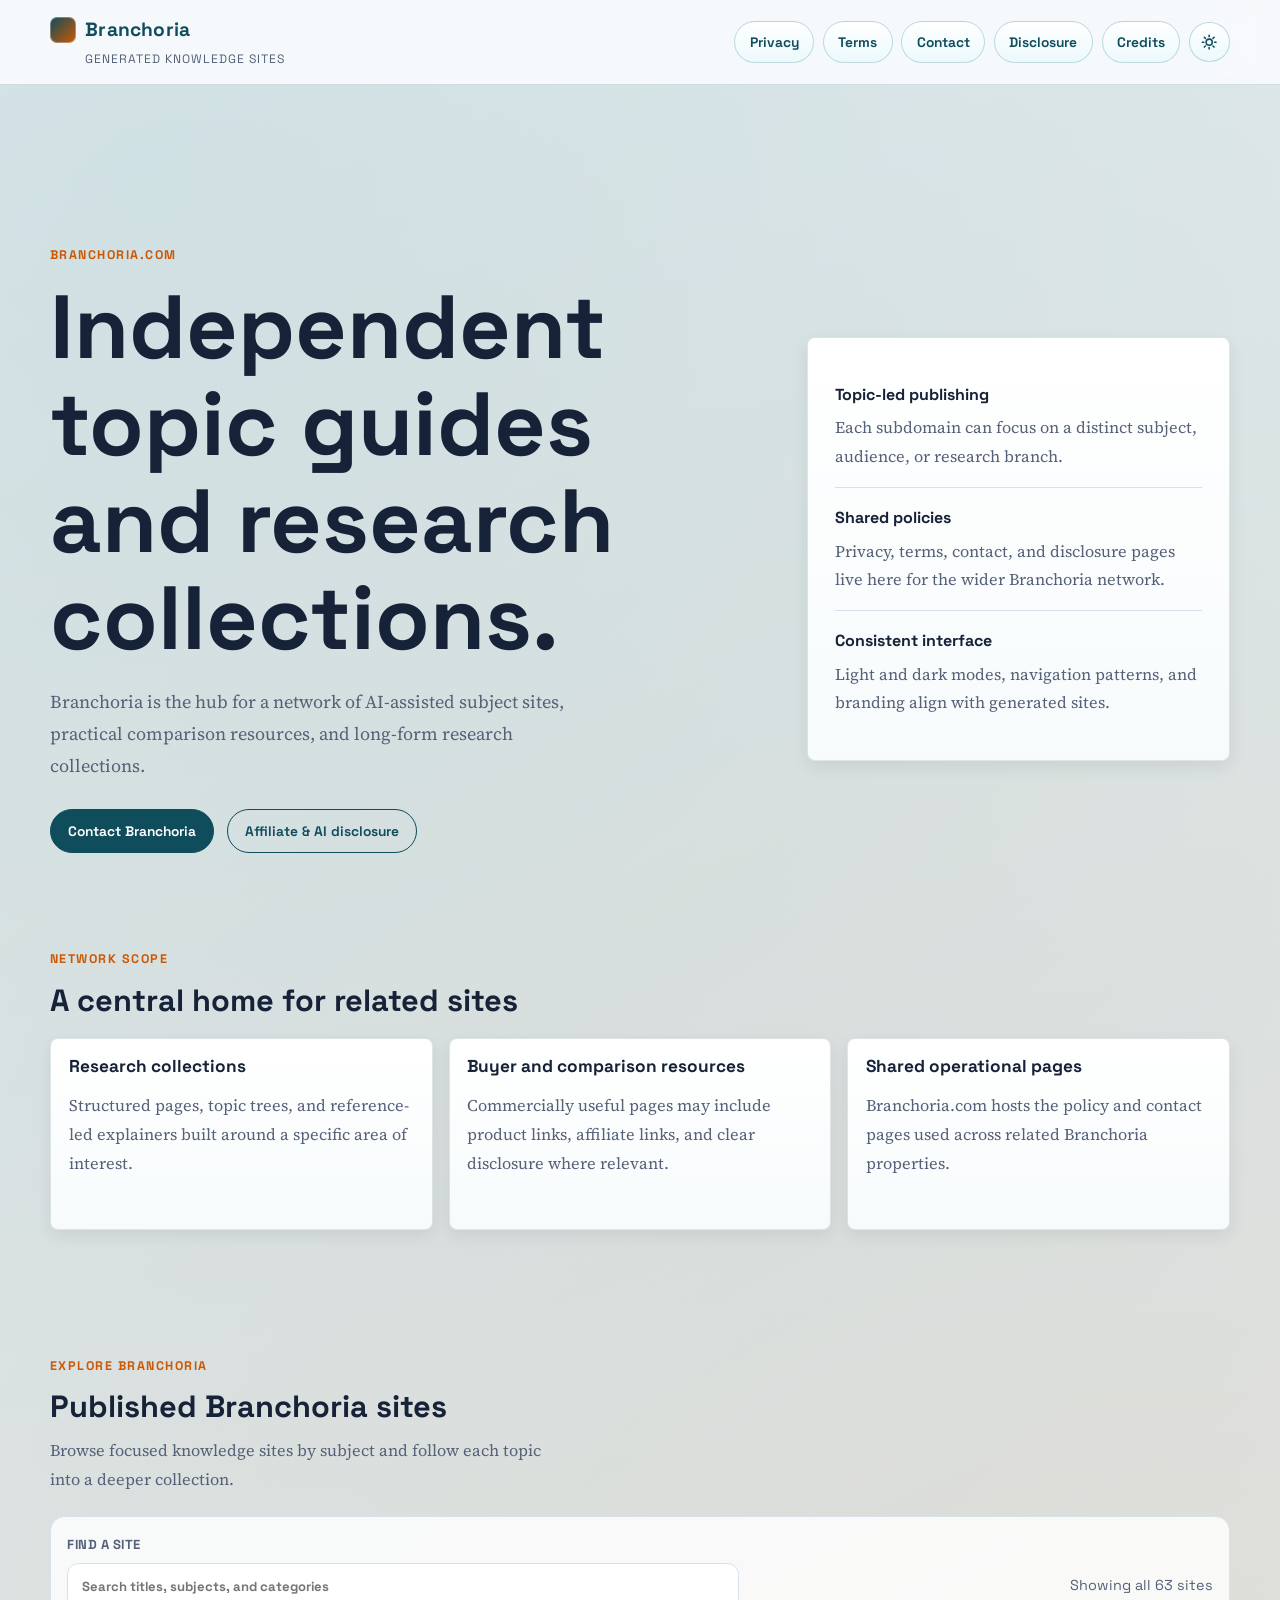
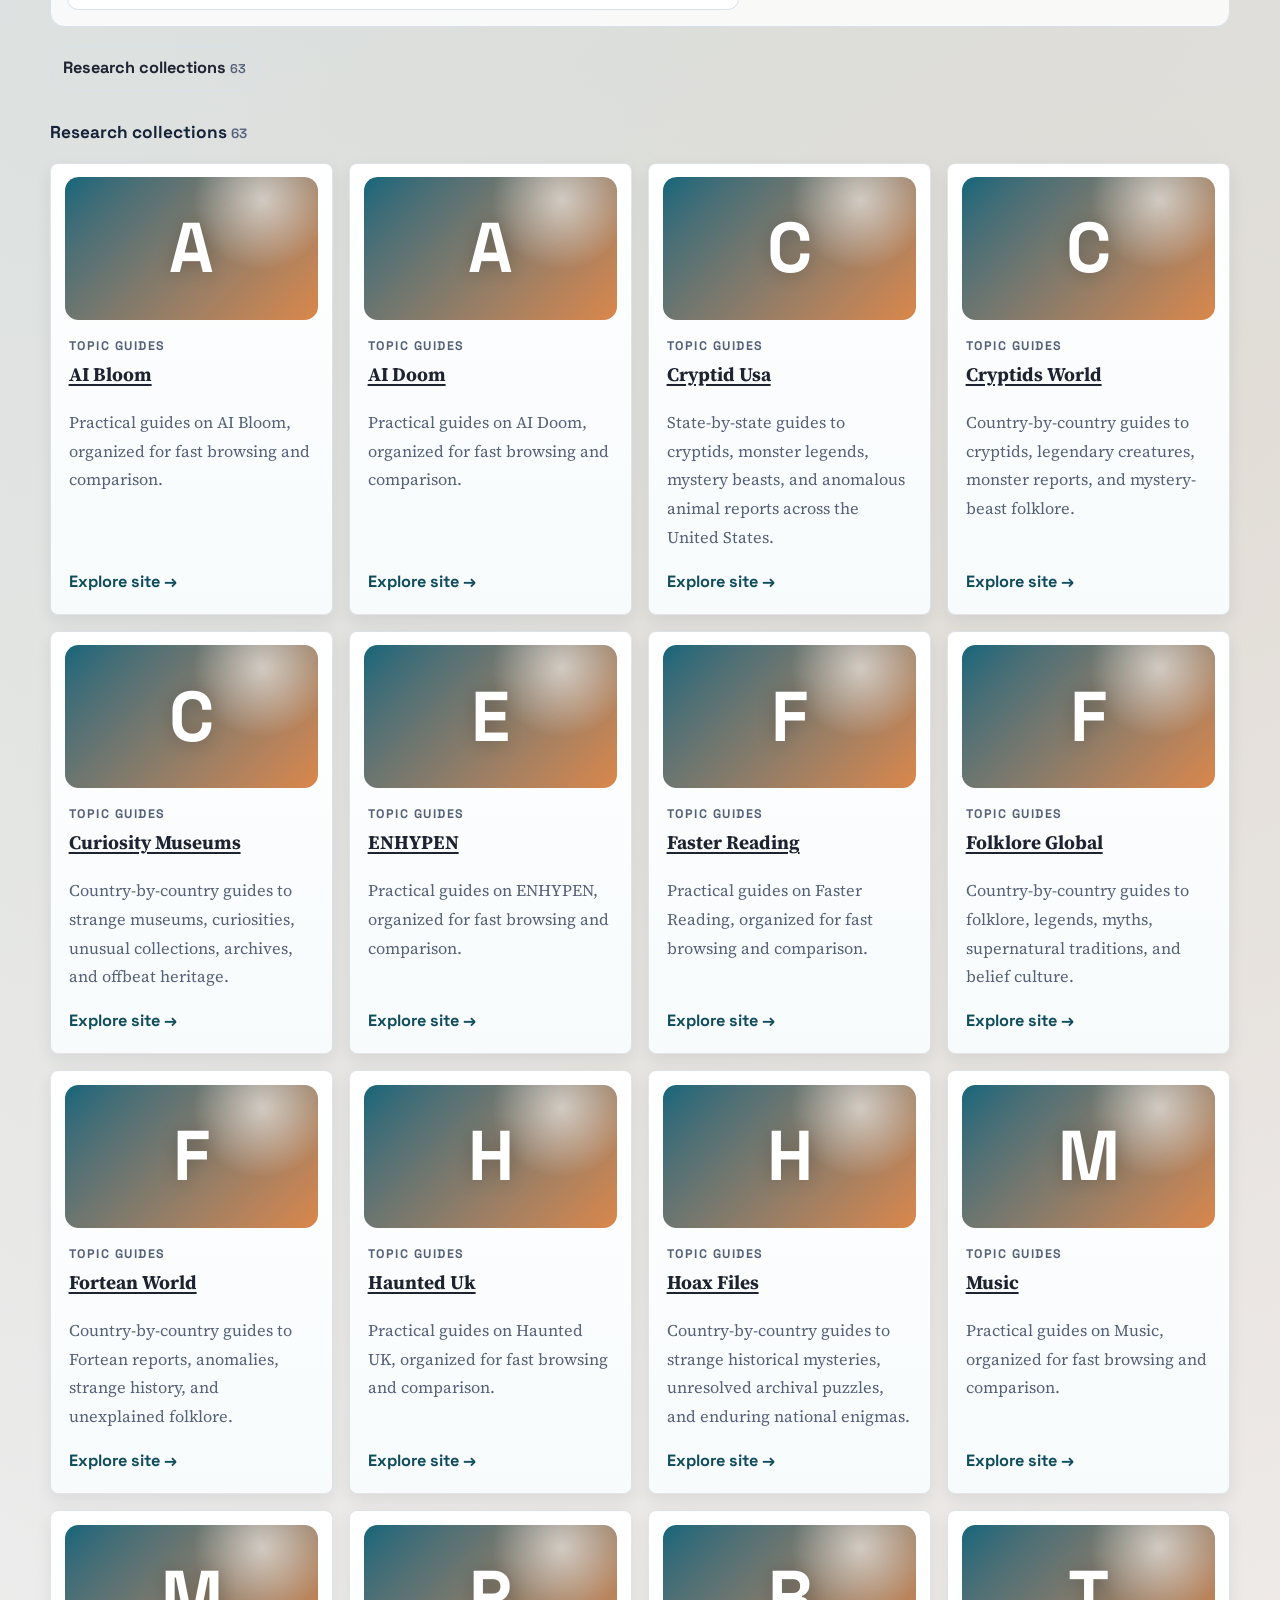
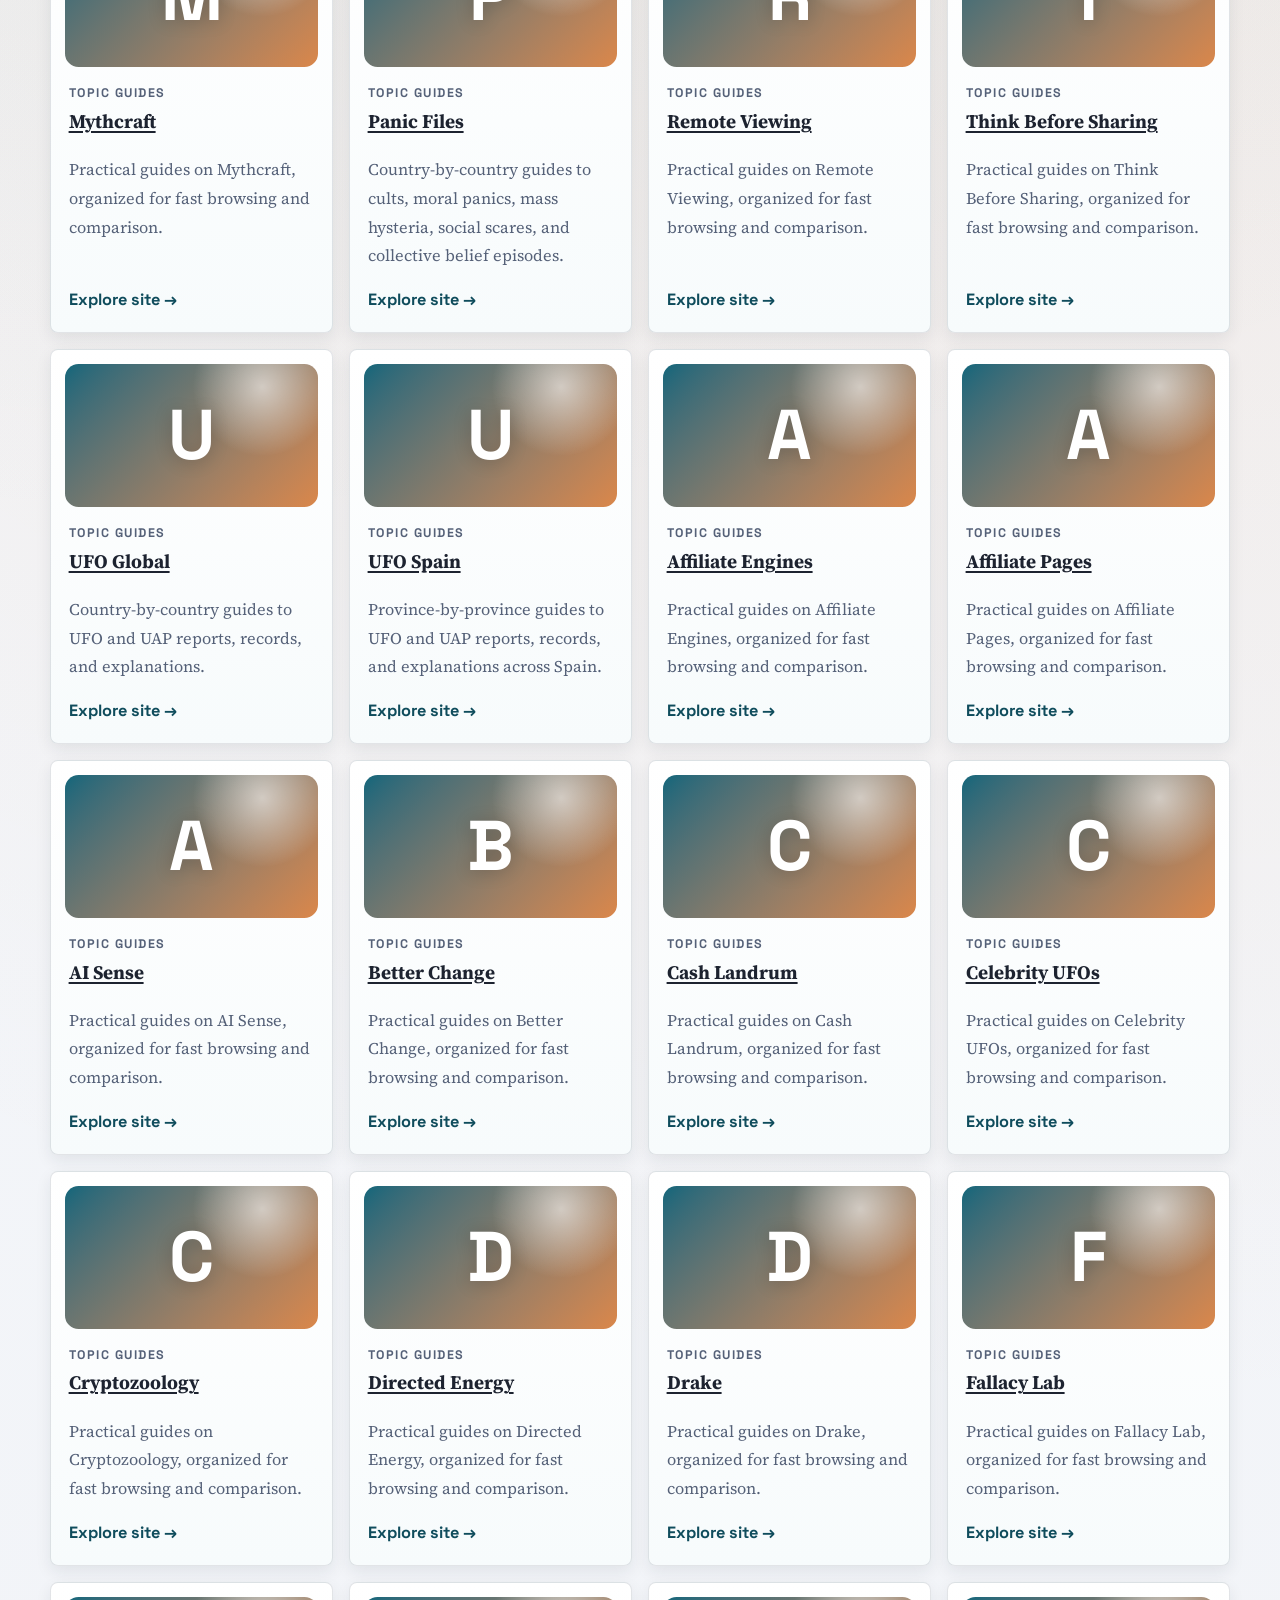
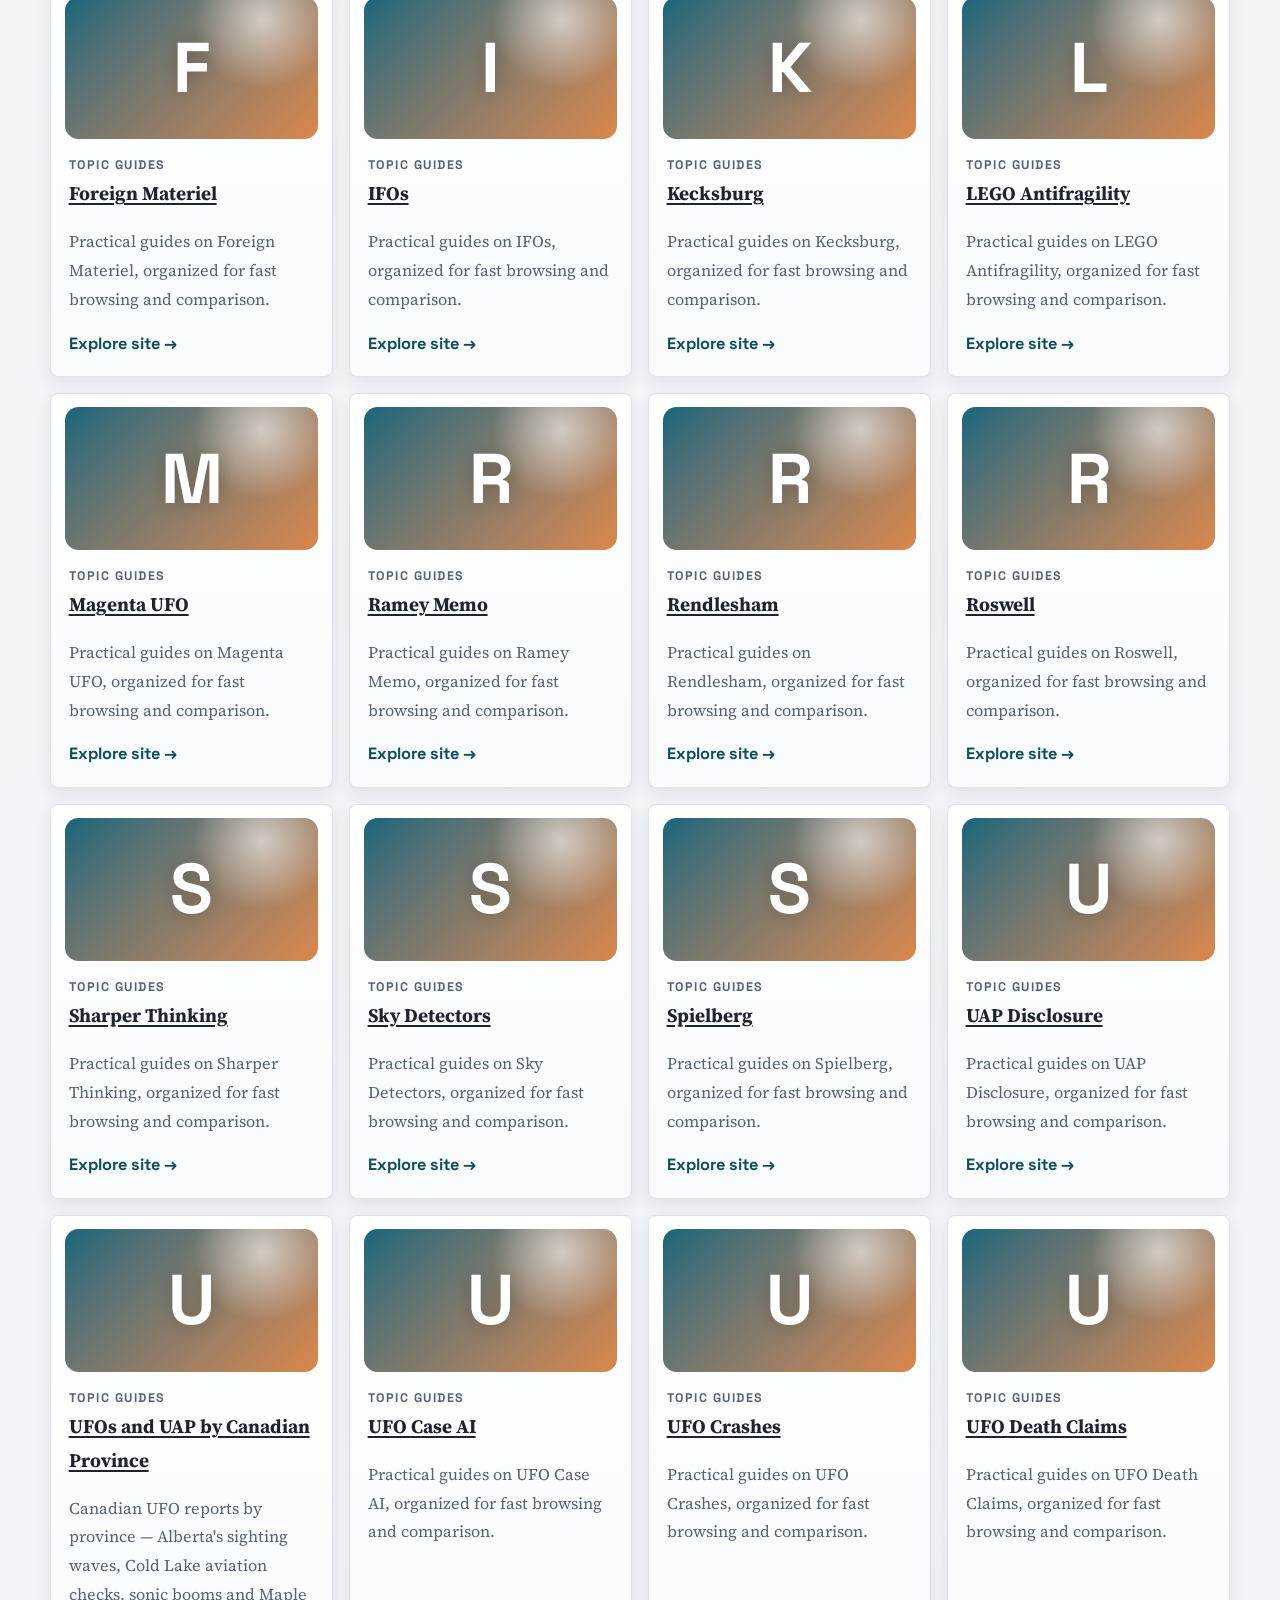
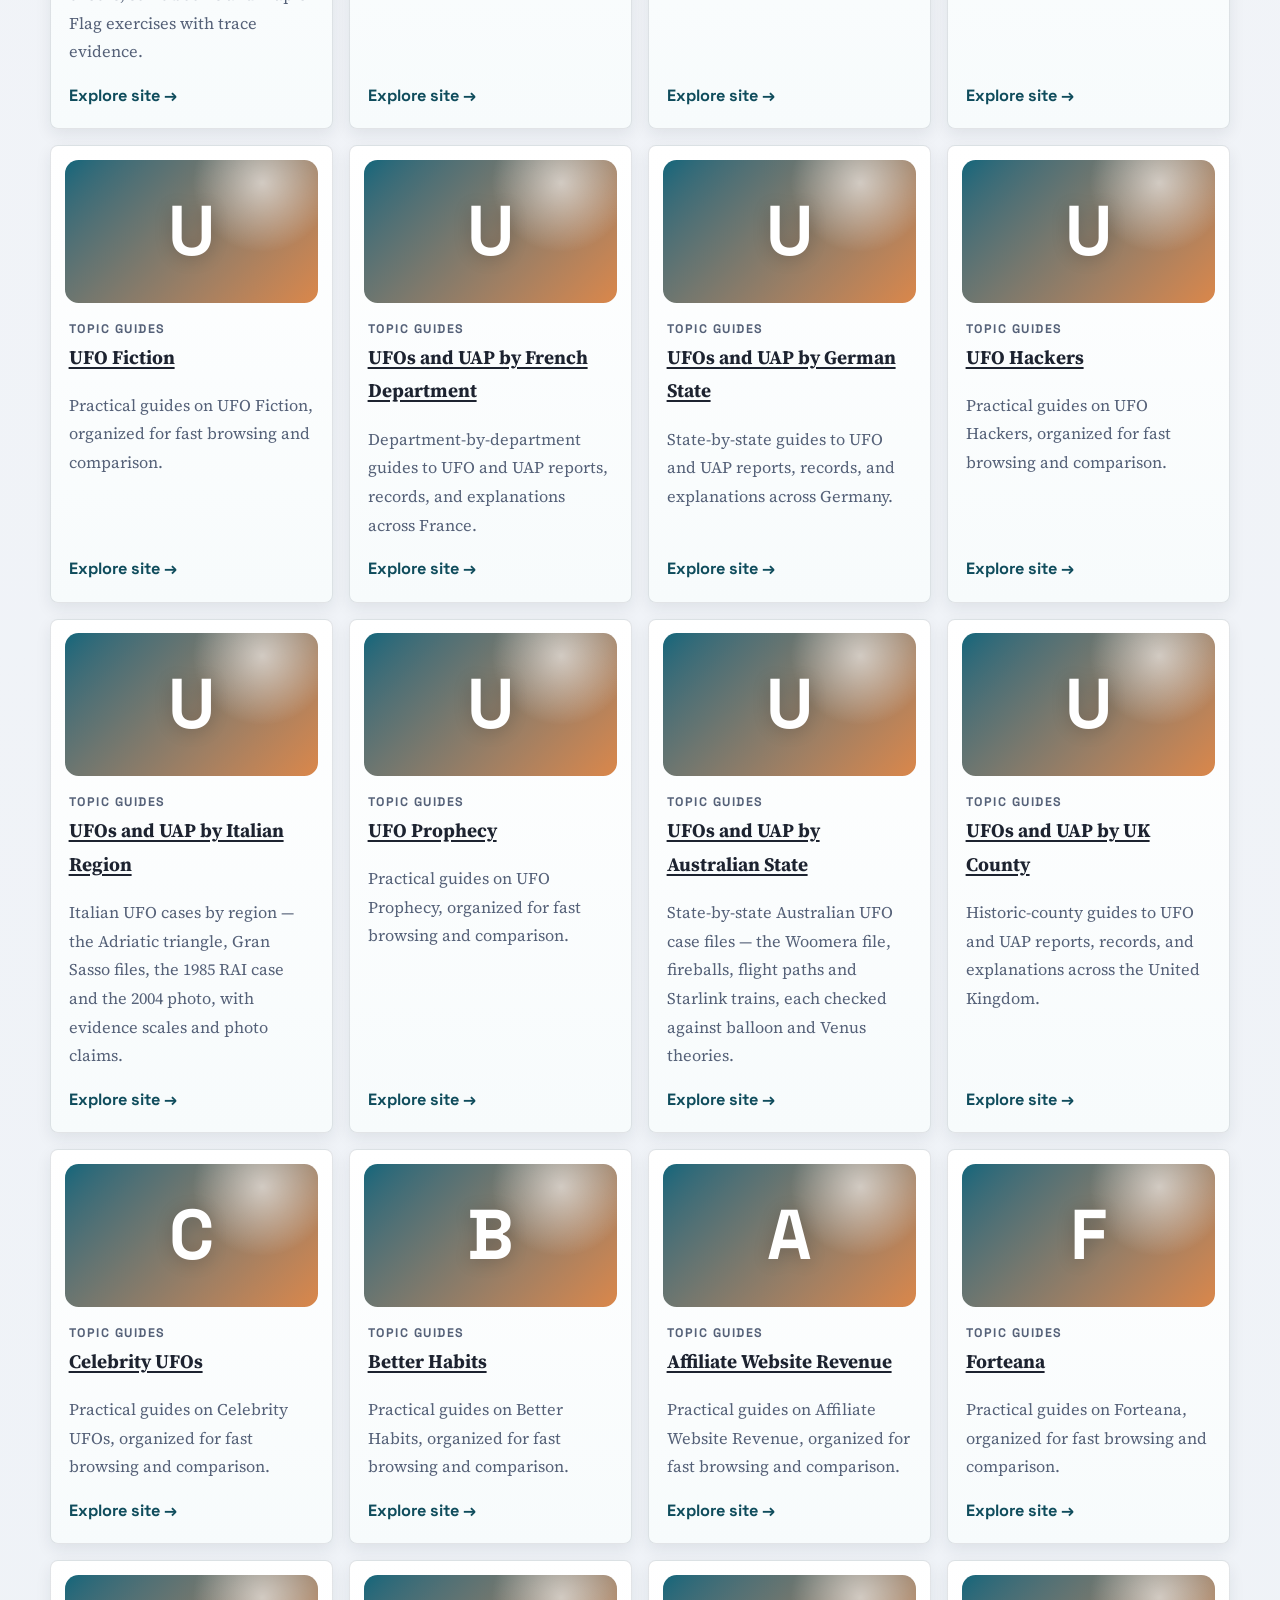
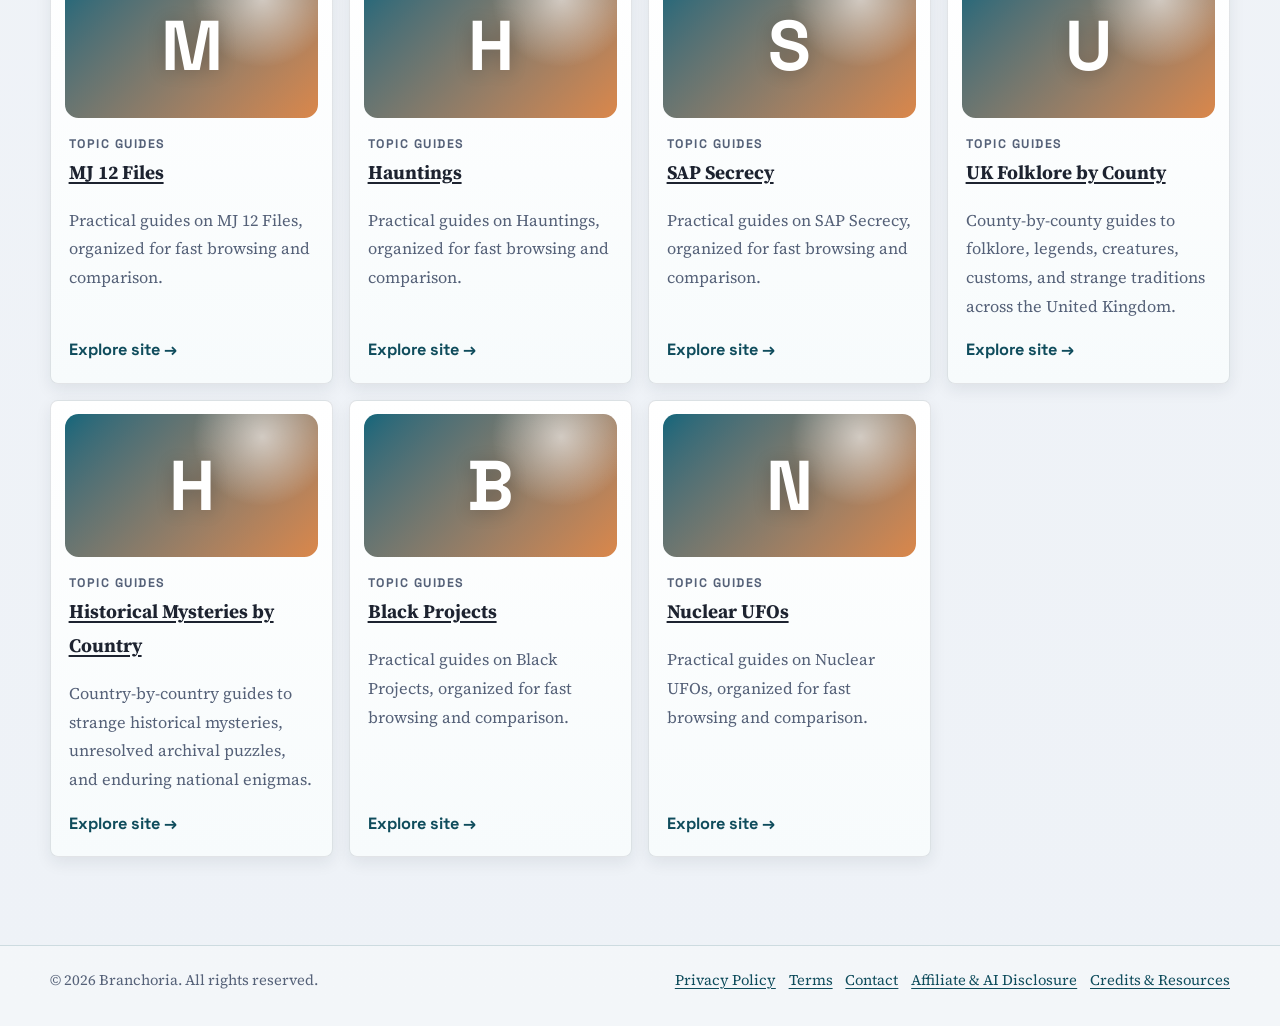
==== index.html @ f09fe83a "feat(hub): integrate the 9 dark-cohort branchoria properties into the network directory Adds the 202" ====
<!doctype html>
<html lang="en" data-theme="light" data-color-mode="automatic" data-appearance-color-default="automatic">
<head>
  <meta charset="utf-8">
  <meta name="viewport" content="width=device-width, initial-scale=1">
  <title>Branchoria</title>
  <meta name="description" content="Branchoria publishes focused topic guides, comparison resources, and long-form research collections.">
  <link rel="canonical" href="https://branchoria.com/" />
  <script>
    (function () {
      var root = document.documentElement;
      var mode = "automatic";
      try {
        mode = window.localStorage.getItem("phoenix-color-mode") || "automatic";
      } catch (err) {}
      var dark = false;
      try {
        dark = window.matchMedia && window.matchMedia("(prefers-color-scheme: dark)").matches;
      } catch (err) {}
      root.setAttribute("data-color-mode", mode);
      root.setAttribute("data-theme", mode === "dark" || (mode === "automatic" && dark) ? "dark" : "light");
    })();
  </script>
  <link rel="preconnect" href="https://fonts.googleapis.com">
  <link rel="preconnect" href="https://fonts.gstatic.com" crossorigin>
  <link href="https://fonts.googleapis.com/css2?family=Space+Grotesk:wght@400;500;700&family=Source+Serif+4:opsz,wght@8..60,400;8..60,600&display=swap" rel="stylesheet">
  <link rel="stylesheet" href="/assets/styles.css">
  <script src="/assets/theme-toggle.js" defer></script>
  <script src="/assets/network-directory.js" defer></script>
  <script async src="https://www.googletagmanager.com/gtag/js?id=G-67VRCP5C49"></script>
  <script>
    window.dataLayer = window.dataLayer || [];
    function gtag(){dataLayer.push(arguments);}
    gtag("js", new Date());
    gtag("config", "G-67VRCP5C49");
  </script>
</head>
<body class="page-home">
  <header class="site-header">
    <div class="container header-inner">
      <a class="brand-block" href="/" aria-label="Branchoria home">
        <span class="site-title"><span class="brand-mark" aria-hidden="true"></span>Branchoria</span>
        <span class="site-tagline">Generated knowledge sites</span>
      </a>
      <nav class="site-nav" aria-label="Primary navigation">
        <a class="nav-pill" href="/privacy-policy/">Privacy</a>
        <a class="nav-pill" href="/terms/">Terms</a>
        <a class="nav-pill" href="/contact/">Contact</a>
        <a class="nav-pill" href="/disclosure/">Disclosure</a>
        <a class="nav-pill" href="/credits/">Credits</a>
        <button class="theme-toggle" type="button" data-theme-toggle aria-label="Switch color mode" title="Switch color mode">
          <svg viewBox="0 0 24 24" aria-hidden="true"><path d="M12 3v2"></path><path d="M12 19v2"></path><path d="m5.64 5.64 1.42 1.42"></path><path d="m16.94 16.94 1.42 1.42"></path><path d="M3 12h2"></path><path d="M19 12h2"></path><path d="m5.64 18.36 1.42-1.42"></path><path d="m16.94 7.06 1.42-1.42"></path><circle cx="12" cy="12" r="4"></circle></svg>
        </button>
      </nav>
    </div>
  </header>

  <main class="page-content">
    <div class="container">
      <section class="hero" aria-labelledby="branchoria-title">
        <div>
          <p class="eyebrow">Branchoria.com</p>
          <h1 id="branchoria-title">Independent topic guides and research collections.</h1>
          <p class="lede">Branchoria is the hub for a network of AI-assisted subject sites, practical comparison resources, and long-form research collections.</p>
          <div class="actions">
            <a class="button" href="/contact/">Contact Branchoria</a>
            <a class="button secondary" href="/disclosure/">Affiliate &amp; AI disclosure</a>
          </div>
        </div>
        <aside class="hero-panel" aria-label="Branchoria network summary">
          <div class="hero-stat">
            <strong>Topic-led publishing</strong>
            <span>Each subdomain can focus on a distinct subject, audience, or research branch.</span>
          </div>
          <div class="hero-stat">
            <strong>Shared policies</strong>
            <span>Privacy, terms, contact, and disclosure pages live here for the wider Branchoria network.</span>
          </div>
          <div class="hero-stat">
            <strong>Consistent interface</strong>
            <span>Light and dark modes, navigation patterns, and branding align with generated sites.</span>
          </div>
        </aside>
      </section>

      <section aria-labelledby="network-scope">
        <p class="eyebrow">Network scope</p>
        <h2 id="network-scope">A central home for related sites</h2>
        <div class="section-grid">
          <article class="feature-card">
            <h3>Research collections</h3>
            <p>Structured pages, topic trees, and reference-led explainers built around a specific area of interest.</p>
          </article>
          <article class="feature-card">
            <h3>Buyer and comparison resources</h3>
            <p>Commercially useful pages may include product links, affiliate links, and clear disclosure where relevant.</p>
          </article>
          <article class="feature-card">
            <h3>Shared operational pages</h3>
            <p>Branchoria.com hosts the policy and contact pages used across related Branchoria properties.</p>
          </article>
        </div>
      </section>
<!-- PHOENIX:NETWORK-DIRECTORY:START -->
      <section class="network-directory network-directory-branchoria" aria-labelledby="network-directory-title-branchoria" data-network-directory>
        <p class="eyebrow">Explore Branchoria</p>
        <h2 id="network-directory-title-branchoria">Published Branchoria sites</h2>
        <p class="section-intro">Browse focused knowledge sites by subject and follow each topic into a deeper collection.</p>
        <div class="network-directory-toolbar">
          <label for="network-filter-branchoria"><span>Find a site</span><input id="network-filter-branchoria" type="search" placeholder="Search titles, subjects, and categories" autocomplete="off" data-network-filter></label>
          <p class="network-results" aria-live="polite" data-network-results>Showing all 63 sites</p>
        </div>
        <nav class="network-category-index" aria-label="Site categories">
          <a class="network-category-link" href="#network-branchoria-research-collections-1" data-network-category-link="network-branchoria-research-collections-1">Research collections <span>63</span></a>
        </nav>
        <section class="network-category" aria-labelledby="network-branchoria-research-collections-1" data-network-category>
          <h3 id="network-branchoria-research-collections-1">Research collections <span class="network-category-count">63</span></h3>
          <div class="section-grid network-site-grid">
            <article class="feature-card network-site-card" data-network-site-card data-search-text="ai bloom practical guides on ai bloom, organized for fast browsing and comparison. research collections topic guides ">
              <div class="network-site-media network-site-placeholder" aria-hidden="true"><span>A</span></div>
              <p class="eyebrow">Topic guides</p>
              <h4><a href="https://ai-bloom.branchoria.com/">AI Bloom</a></h4>
              <p>Practical guides on AI Bloom, organized for fast browsing and comparison.</p>
              <a class="network-site-link" href="https://ai-bloom.branchoria.com/">Explore site <span aria-hidden="true">&rarr;</span></a>
            </article>
            <article class="feature-card network-site-card" data-network-site-card data-search-text="ai doom practical guides on ai doom, organized for fast browsing and comparison. research collections topic guides ">
              <div class="network-site-media network-site-placeholder" aria-hidden="true"><span>A</span></div>
              <p class="eyebrow">Topic guides</p>
              <h4><a href="https://ai-doom.branchoria.com/">AI Doom</a></h4>
              <p>Practical guides on AI Doom, organized for fast browsing and comparison.</p>
              <a class="network-site-link" href="https://ai-doom.branchoria.com/">Explore site <span aria-hidden="true">&rarr;</span></a>
            </article>
            <article class="feature-card network-site-card" data-network-site-card data-search-text="cryptid usa state-by-state guides to cryptids, monster legends, mystery beasts, and anomalous animal reports across the united states. research collections topic guides ">
              <div class="network-site-media network-site-placeholder" aria-hidden="true"><span>C</span></div>
              <p class="eyebrow">Topic guides</p>
              <h4><a href="https://cryptid-usa.branchoria.com/">Cryptid Usa</a></h4>
              <p>State-by-state guides to cryptids, monster legends, mystery beasts, and anomalous animal reports across the United States.</p>
              <a class="network-site-link" href="https://cryptid-usa.branchoria.com/">Explore site <span aria-hidden="true">&rarr;</span></a>
            </article>
            <article class="feature-card network-site-card" data-network-site-card data-search-text="cryptids world country-by-country guides to cryptids, legendary creatures, monster reports, and mystery-beast folklore. research collections topic guides ">
              <div class="network-site-media network-site-placeholder" aria-hidden="true"><span>C</span></div>
              <p class="eyebrow">Topic guides</p>
              <h4><a href="https://cryptids-world.branchoria.com/">Cryptids World</a></h4>
              <p>Country-by-country guides to cryptids, legendary creatures, monster reports, and mystery-beast folklore.</p>
              <a class="network-site-link" href="https://cryptids-world.branchoria.com/">Explore site <span aria-hidden="true">&rarr;</span></a>
            </article>
            <article class="feature-card network-site-card" data-network-site-card data-search-text="curiosity museums country-by-country guides to strange museums, curiosities, unusual collections, archives, and offbeat heritage. research collections topic guides ">
              <div class="network-site-media network-site-placeholder" aria-hidden="true"><span>C</span></div>
              <p class="eyebrow">Topic guides</p>
              <h4><a href="https://curiosity-museums.branchoria.com/">Curiosity Museums</a></h4>
              <p>Country-by-country guides to strange museums, curiosities, unusual collections, archives, and offbeat heritage.</p>
              <a class="network-site-link" href="https://curiosity-museums.branchoria.com/">Explore site <span aria-hidden="true">&rarr;</span></a>
            </article>
            <article class="feature-card network-site-card" data-network-site-card data-search-text="enhypen practical guides on enhypen, organized for fast browsing and comparison. research collections topic guides ">
              <div class="network-site-media network-site-placeholder" aria-hidden="true"><span>E</span></div>
              <p class="eyebrow">Topic guides</p>
              <h4><a href="https://enhypen.branchoria.com/">ENHYPEN</a></h4>
              <p>Practical guides on ENHYPEN, organized for fast browsing and comparison.</p>
              <a class="network-site-link" href="https://enhypen.branchoria.com/">Explore site <span aria-hidden="true">&rarr;</span></a>
            </article>
            <article class="feature-card network-site-card" data-network-site-card data-search-text="faster reading practical guides on faster reading, organized for fast browsing and comparison. research collections topic guides ">
              <div class="network-site-media network-site-placeholder" aria-hidden="true"><span>F</span></div>
              <p class="eyebrow">Topic guides</p>
              <h4><a href="https://faster-reading.branchoria.com/">Faster Reading</a></h4>
              <p>Practical guides on Faster Reading, organized for fast browsing and comparison.</p>
              <a class="network-site-link" href="https://faster-reading.branchoria.com/">Explore site <span aria-hidden="true">&rarr;</span></a>
            </article>
            <article class="feature-card network-site-card" data-network-site-card data-search-text="folklore global country-by-country guides to folklore, legends, myths, supernatural traditions, and belief culture. research collections topic guides ">
              <div class="network-site-media network-site-placeholder" aria-hidden="true"><span>F</span></div>
              <p class="eyebrow">Topic guides</p>
              <h4><a href="https://folklore-global.branchoria.com/">Folklore Global</a></h4>
              <p>Country-by-country guides to folklore, legends, myths, supernatural traditions, and belief culture.</p>
              <a class="network-site-link" href="https://folklore-global.branchoria.com/">Explore site <span aria-hidden="true">&rarr;</span></a>
            </article>
            <article class="feature-card network-site-card" data-network-site-card data-search-text="fortean world country-by-country guides to fortean reports, anomalies, strange history, and unexplained folklore. research collections topic guides ">
              <div class="network-site-media network-site-placeholder" aria-hidden="true"><span>F</span></div>
              <p class="eyebrow">Topic guides</p>
              <h4><a href="https://fortean-world.branchoria.com/">Fortean World</a></h4>
              <p>Country-by-country guides to Fortean reports, anomalies, strange history, and unexplained folklore.</p>
              <a class="network-site-link" href="https://fortean-world.branchoria.com/">Explore site <span aria-hidden="true">&rarr;</span></a>
            </article>
            <article class="feature-card network-site-card" data-network-site-card data-search-text="haunted uk practical guides on haunted uk, organized for fast browsing and comparison. research collections topic guides ">
              <div class="network-site-media network-site-placeholder" aria-hidden="true"><span>H</span></div>
              <p class="eyebrow">Topic guides</p>
              <h4><a href="https://haunted-uk.branchoria.com/">Haunted Uk</a></h4>
              <p>Practical guides on Haunted UK, organized for fast browsing and comparison.</p>
              <a class="network-site-link" href="https://haunted-uk.branchoria.com/">Explore site <span aria-hidden="true">&rarr;</span></a>
            </article>
            <article class="feature-card network-site-card" data-network-site-card data-search-text="hoax files country-by-country guides to strange historical mysteries, unresolved archival puzzles, and enduring national enigmas. research collections topic guides ">
              <div class="network-site-media network-site-placeholder" aria-hidden="true"><span>H</span></div>
              <p class="eyebrow">Topic guides</p>
              <h4><a href="https://hoax-files.branchoria.com/">Hoax Files</a></h4>
              <p>Country-by-country guides to strange historical mysteries, unresolved archival puzzles, and enduring national enigmas.</p>
              <a class="network-site-link" href="https://hoax-files.branchoria.com/">Explore site <span aria-hidden="true">&rarr;</span></a>
            </article>
            <article class="feature-card network-site-card" data-network-site-card data-search-text="music practical guides on music, organized for fast browsing and comparison. research collections topic guides ">
              <div class="network-site-media network-site-placeholder" aria-hidden="true"><span>M</span></div>
              <p class="eyebrow">Topic guides</p>
              <h4><a href="https://music.branchoria.com/">Music</a></h4>
              <p>Practical guides on Music, organized for fast browsing and comparison.</p>
              <a class="network-site-link" href="https://music.branchoria.com/">Explore site <span aria-hidden="true">&rarr;</span></a>
            </article>
            <article class="feature-card network-site-card" data-network-site-card data-search-text="mythcraft practical guides on mythcraft, organized for fast browsing and comparison. research collections topic guides ">
              <div class="network-site-media network-site-placeholder" aria-hidden="true"><span>M</span></div>
              <p class="eyebrow">Topic guides</p>
              <h4><a href="https://mythcraft.branchoria.com/">Mythcraft</a></h4>
              <p>Practical guides on Mythcraft, organized for fast browsing and comparison.</p>
              <a class="network-site-link" href="https://mythcraft.branchoria.com/">Explore site <span aria-hidden="true">&rarr;</span></a>
            </article>
            <article class="feature-card network-site-card" data-network-site-card data-search-text="panic files country-by-country guides to cults, moral panics, mass hysteria, social scares, and collective belief episodes. research collections topic guides ">
              <div class="network-site-media network-site-placeholder" aria-hidden="true"><span>P</span></div>
              <p class="eyebrow">Topic guides</p>
              <h4><a href="https://panic-files.branchoria.com/">Panic Files</a></h4>
              <p>Country-by-country guides to cults, moral panics, mass hysteria, social scares, and collective belief episodes.</p>
              <a class="network-site-link" href="https://panic-files.branchoria.com/">Explore site <span aria-hidden="true">&rarr;</span></a>
            </article>
            <article class="feature-card network-site-card" data-network-site-card data-search-text="remote viewing practical guides on remote viewing, organized for fast browsing and comparison. research collections topic guides ">
              <div class="network-site-media network-site-placeholder" aria-hidden="true"><span>R</span></div>
              <p class="eyebrow">Topic guides</p>
              <h4><a href="https://remote-viewing.branchoria.com/">Remote Viewing</a></h4>
              <p>Practical guides on Remote Viewing, organized for fast browsing and comparison.</p>
              <a class="network-site-link" href="https://remote-viewing.branchoria.com/">Explore site <span aria-hidden="true">&rarr;</span></a>
            </article>
            <article class="feature-card network-site-card" data-network-site-card data-search-text="think before sharing practical guides on think before sharing, organized for fast browsing and comparison. research collections topic guides ">
              <div class="network-site-media network-site-placeholder" aria-hidden="true"><span>T</span></div>
              <p class="eyebrow">Topic guides</p>
              <h4><a href="https://think-before-sharing.branchoria.com/">Think Before Sharing</a></h4>
              <p>Practical guides on Think Before Sharing, organized for fast browsing and comparison.</p>
              <a class="network-site-link" href="https://think-before-sharing.branchoria.com/">Explore site <span aria-hidden="true">&rarr;</span></a>
            </article>
            <article class="feature-card network-site-card" data-network-site-card data-search-text="ufo global country-by-country guides to ufo and uap reports, records, and explanations. research collections topic guides ">
              <div class="network-site-media network-site-placeholder" aria-hidden="true"><span>U</span></div>
              <p class="eyebrow">Topic guides</p>
              <h4><a href="https://ufo-global.branchoria.com/">UFO Global</a></h4>
              <p>Country-by-country guides to UFO and UAP reports, records, and explanations.</p>
              <a class="network-site-link" href="https://ufo-global.branchoria.com/">Explore site <span aria-hidden="true">&rarr;</span></a>
            </article>
            <article class="feature-card network-site-card" data-network-site-card data-search-text="ufo spain province-by-province guides to ufo and uap reports, records, and explanations across spain. research collections topic guides ">
              <div class="network-site-media network-site-placeholder" aria-hidden="true"><span>U</span></div>
              <p class="eyebrow">Topic guides</p>
              <h4><a href="https://ufo-spain.branchoria.com/">UFO Spain</a></h4>
              <p>Province-by-province guides to UFO and UAP reports, records, and explanations across Spain.</p>
              <a class="network-site-link" href="https://ufo-spain.branchoria.com/">Explore site <span aria-hidden="true">&rarr;</span></a>
            </article>
            <article class="feature-card network-site-card" data-network-site-card data-search-text="affiliate engines practical guides on affiliate engines, organized for fast browsing and comparison. research collections topic guides ">
              <div class="network-site-media network-site-placeholder" aria-hidden="true"><span>A</span></div>
              <p class="eyebrow">Topic guides</p>
              <h4><a href="https://affiliate-engines.branchoria.com/">Affiliate Engines</a></h4>
              <p>Practical guides on Affiliate Engines, organized for fast browsing and comparison.</p>
              <a class="network-site-link" href="https://affiliate-engines.branchoria.com/">Explore site <span aria-hidden="true">&rarr;</span></a>
            </article>
            <article class="feature-card network-site-card" data-network-site-card data-search-text="affiliate pages practical guides on affiliate pages, organized for fast browsing and comparison. research collections topic guides ">
              <div class="network-site-media network-site-placeholder" aria-hidden="true"><span>A</span></div>
              <p class="eyebrow">Topic guides</p>
              <h4><a href="https://affiliate-pages.branchoria.com/">Affiliate Pages</a></h4>
              <p>Practical guides on Affiliate Pages, organized for fast browsing and comparison.</p>
              <a class="network-site-link" href="https://affiliate-pages.branchoria.com/">Explore site <span aria-hidden="true">&rarr;</span></a>
            </article>
            <article class="feature-card network-site-card" data-network-site-card data-search-text="ai sense practical guides on ai sense, organized for fast browsing and comparison. research collections topic guides ">
              <div class="network-site-media network-site-placeholder" aria-hidden="true"><span>A</span></div>
              <p class="eyebrow">Topic guides</p>
              <h4><a href="https://ai-sense.branchoria.com/">AI Sense</a></h4>
              <p>Practical guides on AI Sense, organized for fast browsing and comparison.</p>
              <a class="network-site-link" href="https://ai-sense.branchoria.com/">Explore site <span aria-hidden="true">&rarr;</span></a>
            </article>
            <article class="feature-card network-site-card" data-network-site-card data-search-text="better change practical guides on better change, organized for fast browsing and comparison. research collections topic guides ">
              <div class="network-site-media network-site-placeholder" aria-hidden="true"><span>B</span></div>
              <p class="eyebrow">Topic guides</p>
              <h4><a href="https://better-change.branchoria.com/">Better Change</a></h4>
              <p>Practical guides on Better Change, organized for fast browsing and comparison.</p>
              <a class="network-site-link" href="https://better-change.branchoria.com/">Explore site <span aria-hidden="true">&rarr;</span></a>
            </article>
            <article class="feature-card network-site-card" data-network-site-card data-search-text="cash landrum practical guides on cash landrum, organized for fast browsing and comparison. research collections topic guides ">
              <div class="network-site-media network-site-placeholder" aria-hidden="true"><span>C</span></div>
              <p class="eyebrow">Topic guides</p>
              <h4><a href="https://cash-landrum.branchoria.com/">Cash Landrum</a></h4>
              <p>Practical guides on Cash Landrum, organized for fast browsing and comparison.</p>
              <a class="network-site-link" href="https://cash-landrum.branchoria.com/">Explore site <span aria-hidden="true">&rarr;</span></a>
            </article>
            <article class="feature-card network-site-card" data-network-site-card data-search-text="celebrity ufos practical guides on celebrity ufos, organized for fast browsing and comparison. research collections topic guides ">
              <div class="network-site-media network-site-placeholder" aria-hidden="true"><span>C</span></div>
              <p class="eyebrow">Topic guides</p>
              <h4><a href="https://celebrity-ufos.branchoria.com/">Celebrity UFOs</a></h4>
              <p>Practical guides on Celebrity UFOs, organized for fast browsing and comparison.</p>
              <a class="network-site-link" href="https://celebrity-ufos.branchoria.com/">Explore site <span aria-hidden="true">&rarr;</span></a>
            </article>
            <article class="feature-card network-site-card" data-network-site-card data-search-text="cryptozoology practical guides on cryptozoology, organized for fast browsing and comparison. research collections topic guides ">
              <div class="network-site-media network-site-placeholder" aria-hidden="true"><span>C</span></div>
              <p class="eyebrow">Topic guides</p>
              <h4><a href="https://cryptozoology.branchoria.com/">Cryptozoology</a></h4>
              <p>Practical guides on Cryptozoology, organized for fast browsing and comparison.</p>
              <a class="network-site-link" href="https://cryptozoology.branchoria.com/">Explore site <span aria-hidden="true">&rarr;</span></a>
            </article>
            <article class="feature-card network-site-card" data-network-site-card data-search-text="directed energy practical guides on directed energy, organized for fast browsing and comparison. research collections topic guides ">
              <div class="network-site-media network-site-placeholder" aria-hidden="true"><span>D</span></div>
              <p class="eyebrow">Topic guides</p>
              <h4><a href="https://directed-energy.branchoria.com/">Directed Energy</a></h4>
              <p>Practical guides on Directed Energy, organized for fast browsing and comparison.</p>
              <a class="network-site-link" href="https://directed-energy.branchoria.com/">Explore site <span aria-hidden="true">&rarr;</span></a>
            </article>
            <article class="feature-card network-site-card" data-network-site-card data-search-text="drake practical guides on drake, organized for fast browsing and comparison. research collections topic guides ">
              <div class="network-site-media network-site-placeholder" aria-hidden="true"><span>D</span></div>
              <p class="eyebrow">Topic guides</p>
              <h4><a href="https://drake.branchoria.com/">Drake</a></h4>
              <p>Practical guides on Drake, organized for fast browsing and comparison.</p>
              <a class="network-site-link" href="https://drake.branchoria.com/">Explore site <span aria-hidden="true">&rarr;</span></a>
            </article>
            <article class="feature-card network-site-card" data-network-site-card data-search-text="fallacy lab practical guides on fallacy lab, organized for fast browsing and comparison. research collections topic guides ">
              <div class="network-site-media network-site-placeholder" aria-hidden="true"><span>F</span></div>
              <p class="eyebrow">Topic guides</p>
              <h4><a href="https://fallacy-lab.branchoria.com/">Fallacy Lab</a></h4>
              <p>Practical guides on Fallacy Lab, organized for fast browsing and comparison.</p>
              <a class="network-site-link" href="https://fallacy-lab.branchoria.com/">Explore site <span aria-hidden="true">&rarr;</span></a>
            </article>
            <article class="feature-card network-site-card" data-network-site-card data-search-text="foreign materiel practical guides on foreign materiel, organized for fast browsing and comparison. research collections topic guides ">
              <div class="network-site-media network-site-placeholder" aria-hidden="true"><span>F</span></div>
              <p class="eyebrow">Topic guides</p>
              <h4><a href="https://foreign-materiel.branchoria.com/">Foreign Materiel</a></h4>
              <p>Practical guides on Foreign Materiel, organized for fast browsing and comparison.</p>
              <a class="network-site-link" href="https://foreign-materiel.branchoria.com/">Explore site <span aria-hidden="true">&rarr;</span></a>
            </article>
            <article class="feature-card network-site-card" data-network-site-card data-search-text="ifos practical guides on ifos, organized for fast browsing and comparison. research collections topic guides ">
              <div class="network-site-media network-site-placeholder" aria-hidden="true"><span>I</span></div>
              <p class="eyebrow">Topic guides</p>
              <h4><a href="https://ifos.branchoria.com/">IFOs</a></h4>
              <p>Practical guides on IFOs, organized for fast browsing and comparison.</p>
              <a class="network-site-link" href="https://ifos.branchoria.com/">Explore site <span aria-hidden="true">&rarr;</span></a>
            </article>
            <article class="feature-card network-site-card" data-network-site-card data-search-text="kecksburg practical guides on kecksburg, organized for fast browsing and comparison. research collections topic guides ">
              <div class="network-site-media network-site-placeholder" aria-hidden="true"><span>K</span></div>
              <p class="eyebrow">Topic guides</p>
              <h4><a href="https://kecksburg.branchoria.com/">Kecksburg</a></h4>
              <p>Practical guides on Kecksburg, organized for fast browsing and comparison.</p>
              <a class="network-site-link" href="https://kecksburg.branchoria.com/">Explore site <span aria-hidden="true">&rarr;</span></a>
            </article>
            <article class="feature-card network-site-card" data-network-site-card data-search-text="lego antifragility practical guides on lego antifragility, organized for fast browsing and comparison. research collections topic guides ">
              <div class="network-site-media network-site-placeholder" aria-hidden="true"><span>L</span></div>
              <p class="eyebrow">Topic guides</p>
              <h4><a href="https://lego-antifragility.branchoria.com/">LEGO Antifragility</a></h4>
              <p>Practical guides on LEGO Antifragility, organized for fast browsing and comparison.</p>
              <a class="network-site-link" href="https://lego-antifragility.branchoria.com/">Explore site <span aria-hidden="true">&rarr;</span></a>
            </article>
            <article class="feature-card network-site-card" data-network-site-card data-search-text="magenta ufo practical guides on magenta ufo, organized for fast browsing and comparison. research collections topic guides ">
              <div class="network-site-media network-site-placeholder" aria-hidden="true"><span>M</span></div>
              <p class="eyebrow">Topic guides</p>
              <h4><a href="https://magenta-ufo.branchoria.com/">Magenta UFO</a></h4>
              <p>Practical guides on Magenta UFO, organized for fast browsing and comparison.</p>
              <a class="network-site-link" href="https://magenta-ufo.branchoria.com/">Explore site <span aria-hidden="true">&rarr;</span></a>
            </article>
            <article class="feature-card network-site-card" data-network-site-card data-search-text="ramey memo practical guides on ramey memo, organized for fast browsing and comparison. research collections topic guides ">
              <div class="network-site-media network-site-placeholder" aria-hidden="true"><span>R</span></div>
              <p class="eyebrow">Topic guides</p>
              <h4><a href="https://ramey-memo.branchoria.com/">Ramey Memo</a></h4>
              <p>Practical guides on Ramey Memo, organized for fast browsing and comparison.</p>
              <a class="network-site-link" href="https://ramey-memo.branchoria.com/">Explore site <span aria-hidden="true">&rarr;</span></a>
            </article>
            <article class="feature-card network-site-card" data-network-site-card data-search-text="rendlesham practical guides on rendlesham, organized for fast browsing and comparison. research collections topic guides ">
              <div class="network-site-media network-site-placeholder" aria-hidden="true"><span>R</span></div>
              <p class="eyebrow">Topic guides</p>
              <h4><a href="https://rendlesham.branchoria.com/">Rendlesham</a></h4>
              <p>Practical guides on Rendlesham, organized for fast browsing and comparison.</p>
              <a class="network-site-link" href="https://rendlesham.branchoria.com/">Explore site <span aria-hidden="true">&rarr;</span></a>
            </article>
            <article class="feature-card network-site-card" data-network-site-card data-search-text="roswell practical guides on roswell, organized for fast browsing and comparison. research collections topic guides ">
              <div class="network-site-media network-site-placeholder" aria-hidden="true"><span>R</span></div>
              <p class="eyebrow">Topic guides</p>
              <h4><a href="https://roswell.branchoria.com/">Roswell</a></h4>
              <p>Practical guides on Roswell, organized for fast browsing and comparison.</p>
              <a class="network-site-link" href="https://roswell.branchoria.com/">Explore site <span aria-hidden="true">&rarr;</span></a>
            </article>
            <article class="feature-card network-site-card" data-network-site-card data-search-text="sharper thinking practical guides on sharper thinking, organized for fast browsing and comparison. research collections topic guides ">
              <div class="network-site-media network-site-placeholder" aria-hidden="true"><span>S</span></div>
              <p class="eyebrow">Topic guides</p>
              <h4><a href="https://sharper-thinking.branchoria.com/">Sharper Thinking</a></h4>
              <p>Practical guides on Sharper Thinking, organized for fast browsing and comparison.</p>
              <a class="network-site-link" href="https://sharper-thinking.branchoria.com/">Explore site <span aria-hidden="true">&rarr;</span></a>
            </article>
            <article class="feature-card network-site-card" data-network-site-card data-search-text="sky detectors practical guides on sky detectors, organized for fast browsing and comparison. research collections topic guides ">
              <div class="network-site-media network-site-placeholder" aria-hidden="true"><span>S</span></div>
              <p class="eyebrow">Topic guides</p>
              <h4><a href="https://sky-detectors.branchoria.com/">Sky Detectors</a></h4>
              <p>Practical guides on Sky Detectors, organized for fast browsing and comparison.</p>
              <a class="network-site-link" href="https://sky-detectors.branchoria.com/">Explore site <span aria-hidden="true">&rarr;</span></a>
            </article>
            <article class="feature-card network-site-card" data-network-site-card data-search-text="spielberg practical guides on spielberg, organized for fast browsing and comparison. research collections topic guides ">
              <div class="network-site-media network-site-placeholder" aria-hidden="true"><span>S</span></div>
              <p class="eyebrow">Topic guides</p>
              <h4><a href="https://spielberg.branchoria.com/">Spielberg</a></h4>
              <p>Practical guides on Spielberg, organized for fast browsing and comparison.</p>
              <a class="network-site-link" href="https://spielberg.branchoria.com/">Explore site <span aria-hidden="true">&rarr;</span></a>
            </article>
            <article class="feature-card network-site-card" data-network-site-card data-search-text="uap disclosure practical guides on uap disclosure, organized for fast browsing and comparison. research collections topic guides ">
              <div class="network-site-media network-site-placeholder" aria-hidden="true"><span>U</span></div>
              <p class="eyebrow">Topic guides</p>
              <h4><a href="https://uap-disclosure.branchoria.com/">UAP Disclosure</a></h4>
              <p>Practical guides on UAP Disclosure, organized for fast browsing and comparison.</p>
              <a class="network-site-link" href="https://uap-disclosure.branchoria.com/">Explore site <span aria-hidden="true">&rarr;</span></a>
            </article>
            <article class="feature-card network-site-card" data-network-site-card data-search-text="ufos and uap by canadian province canadian ufo reports by province — alberta&#x27;s sighting waves, cold lake aviation checks, sonic booms and maple flag exercises with trace evidence. research collections topic guides ">
              <div class="network-site-media network-site-placeholder" aria-hidden="true"><span>U</span></div>
              <p class="eyebrow">Topic guides</p>
              <h4><a href="https://ufo-canada.branchoria.com/">UFOs and UAP by Canadian Province</a></h4>
              <p>Canadian UFO reports by province — Alberta&#x27;s sighting waves, Cold Lake aviation checks, sonic booms and Maple Flag exercises with trace evidence.</p>
              <a class="network-site-link" href="https://ufo-canada.branchoria.com/">Explore site <span aria-hidden="true">&rarr;</span></a>
            </article>
            <article class="feature-card network-site-card" data-network-site-card data-search-text="ufo case ai practical guides on ufo case ai, organized for fast browsing and comparison. research collections topic guides ">
              <div class="network-site-media network-site-placeholder" aria-hidden="true"><span>U</span></div>
              <p class="eyebrow">Topic guides</p>
              <h4><a href="https://ufo-case-ai.branchoria.com/">UFO Case AI</a></h4>
              <p>Practical guides on UFO Case AI, organized for fast browsing and comparison.</p>
              <a class="network-site-link" href="https://ufo-case-ai.branchoria.com/">Explore site <span aria-hidden="true">&rarr;</span></a>
            </article>
            <article class="feature-card network-site-card" data-network-site-card data-search-text="ufo crashes practical guides on ufo crashes, organized for fast browsing and comparison. research collections topic guides ">
              <div class="network-site-media network-site-placeholder" aria-hidden="true"><span>U</span></div>
              <p class="eyebrow">Topic guides</p>
              <h4><a href="https://ufo-crashes.branchoria.com/">UFO Crashes</a></h4>
              <p>Practical guides on UFO Crashes, organized for fast browsing and comparison.</p>
              <a class="network-site-link" href="https://ufo-crashes.branchoria.com/">Explore site <span aria-hidden="true">&rarr;</span></a>
            </article>
            <article class="feature-card network-site-card" data-network-site-card data-search-text="ufo death claims practical guides on ufo death claims, organized for fast browsing and comparison. research collections topic guides ">
              <div class="network-site-media network-site-placeholder" aria-hidden="true"><span>U</span></div>
              <p class="eyebrow">Topic guides</p>
              <h4><a href="https://ufo-death-claims.branchoria.com/">UFO Death Claims</a></h4>
              <p>Practical guides on UFO Death Claims, organized for fast browsing and comparison.</p>
              <a class="network-site-link" href="https://ufo-death-claims.branchoria.com/">Explore site <span aria-hidden="true">&rarr;</span></a>
            </article>
            <article class="feature-card network-site-card" data-network-site-card data-search-text="ufo fiction practical guides on ufo fiction, organized for fast browsing and comparison. research collections topic guides ">
              <div class="network-site-media network-site-placeholder" aria-hidden="true"><span>U</span></div>
              <p class="eyebrow">Topic guides</p>
              <h4><a href="https://ufo-fiction.branchoria.com/">UFO Fiction</a></h4>
              <p>Practical guides on UFO Fiction, organized for fast browsing and comparison.</p>
              <a class="network-site-link" href="https://ufo-fiction.branchoria.com/">Explore site <span aria-hidden="true">&rarr;</span></a>
            </article>
            <article class="feature-card network-site-card" data-network-site-card data-search-text="ufos and uap by french department department-by-department guides to ufo and uap reports, records, and explanations across france. research collections topic guides ">
              <div class="network-site-media network-site-placeholder" aria-hidden="true"><span>U</span></div>
              <p class="eyebrow">Topic guides</p>
              <h4><a href="https://ufo-france.branchoria.com/">UFOs and UAP by French Department</a></h4>
              <p>Department-by-department guides to UFO and UAP reports, records, and explanations across France.</p>
              <a class="network-site-link" href="https://ufo-france.branchoria.com/">Explore site <span aria-hidden="true">&rarr;</span></a>
            </article>
            <article class="feature-card network-site-card" data-network-site-card data-search-text="ufos and uap by german state state-by-state guides to ufo and uap reports, records, and explanations across germany. research collections topic guides ">
              <div class="network-site-media network-site-placeholder" aria-hidden="true"><span>U</span></div>
              <p class="eyebrow">Topic guides</p>
              <h4><a href="https://ufo-germany.branchoria.com/">UFOs and UAP by German State</a></h4>
              <p>State-by-state guides to UFO and UAP reports, records, and explanations across Germany.</p>
              <a class="network-site-link" href="https://ufo-germany.branchoria.com/">Explore site <span aria-hidden="true">&rarr;</span></a>
            </article>
            <article class="feature-card network-site-card" data-network-site-card data-search-text="ufo hackers practical guides on ufo hackers, organized for fast browsing and comparison. research collections topic guides ">
              <div class="network-site-media network-site-placeholder" aria-hidden="true"><span>U</span></div>
              <p class="eyebrow">Topic guides</p>
              <h4><a href="https://ufo-hackers.branchoria.com/">UFO Hackers</a></h4>
              <p>Practical guides on UFO Hackers, organized for fast browsing and comparison.</p>
              <a class="network-site-link" href="https://ufo-hackers.branchoria.com/">Explore site <span aria-hidden="true">&rarr;</span></a>
            </article>
            <article class="feature-card network-site-card" data-network-site-card data-search-text="ufos and uap by italian region italian ufo cases by region — the adriatic triangle, gran sasso files, the 1985 rai case and the 2004 photo, with evidence scales and photo claims. research collections topic guides ">
              <div class="network-site-media network-site-placeholder" aria-hidden="true"><span>U</span></div>
              <p class="eyebrow">Topic guides</p>
              <h4><a href="https://ufo-italy.branchoria.com/">UFOs and UAP by Italian Region</a></h4>
              <p>Italian UFO cases by region — the Adriatic triangle, Gran Sasso files, the 1985 RAI case and the 2004 photo, with evidence scales and photo claims.</p>
              <a class="network-site-link" href="https://ufo-italy.branchoria.com/">Explore site <span aria-hidden="true">&rarr;</span></a>
            </article>
            <article class="feature-card network-site-card" data-network-site-card data-search-text="ufo prophecy practical guides on ufo prophecy, organized for fast browsing and comparison. research collections topic guides ">
              <div class="network-site-media network-site-placeholder" aria-hidden="true"><span>U</span></div>
              <p class="eyebrow">Topic guides</p>
              <h4><a href="https://ufo-prophecy.branchoria.com/">UFO Prophecy</a></h4>
              <p>Practical guides on UFO Prophecy, organized for fast browsing and comparison.</p>
              <a class="network-site-link" href="https://ufo-prophecy.branchoria.com/">Explore site <span aria-hidden="true">&rarr;</span></a>
            </article>
            <article class="feature-card network-site-card" data-network-site-card data-search-text="ufos and uap by australian state state-by-state australian ufo case files — the woomera file, fireballs, flight paths and starlink trains, each checked against balloon and venus theories. research collections topic guides ">
              <div class="network-site-media network-site-placeholder" aria-hidden="true"><span>U</span></div>
              <p class="eyebrow">Topic guides</p>
              <h4><a href="https://ufos-and-uap-by-australian-state.branchoria.com/">UFOs and UAP by Australian State</a></h4>
              <p>State-by-state Australian UFO case files — the Woomera file, fireballs, flight paths and Starlink trains, each checked against balloon and Venus theories.</p>
              <a class="network-site-link" href="https://ufos-and-uap-by-australian-state.branchoria.com/">Explore site <span aria-hidden="true">&rarr;</span></a>
            </article>
            <article class="feature-card network-site-card" data-network-site-card data-search-text="ufos and uap by uk county historic-county guides to ufo and uap reports, records, and explanations across the united kingdom. research collections topic guides ">
              <div class="network-site-media network-site-placeholder" aria-hidden="true"><span>U</span></div>
              <p class="eyebrow">Topic guides</p>
              <h4><a href="https://ufos-and-uap-by-uk-county.branchoria.com/">UFOs and UAP by UK County</a></h4>
              <p>Historic-county guides to UFO and UAP reports, records, and explanations across the United Kingdom.</p>
              <a class="network-site-link" href="https://ufos-and-uap-by-uk-county.branchoria.com/">Explore site <span aria-hidden="true">&rarr;</span></a>
            </article>
            <article class="feature-card network-site-card" data-network-site-card data-search-text="celebrity ufos practical guides on celebrity ufos, organized for fast browsing and comparison. research collections topic guides ">
              <div class="network-site-media network-site-placeholder" aria-hidden="true"><span>C</span></div>
              <p class="eyebrow">Topic guides</p>
              <h4><a href="https://ufos-celebrities.branchoria.com/">Celebrity UFOs</a></h4>
              <p>Practical guides on Celebrity UFOs, organized for fast browsing and comparison.</p>
              <a class="network-site-link" href="https://ufos-celebrities.branchoria.com/">Explore site <span aria-hidden="true">&rarr;</span></a>
            </article>
            <article class="feature-card network-site-card" data-network-site-card data-search-text="better habits practical guides on better habits, organized for fast browsing and comparison. research collections topic guides ">
              <div class="network-site-media network-site-placeholder" aria-hidden="true"><span>B</span></div>
              <p class="eyebrow">Topic guides</p>
              <h4><a href="https://better-habits.branchoria.com/">Better Habits</a></h4>
              <p>Practical guides on Better Habits, organized for fast browsing and comparison.</p>
              <a class="network-site-link" href="https://better-habits.branchoria.com/">Explore site <span aria-hidden="true">&rarr;</span></a>
            </article>
            <article class="feature-card network-site-card" data-network-site-card data-search-text="affiliate website revenue practical guides on affiliate website revenue, organized for fast browsing and comparison. research collections topic guides ">
              <div class="network-site-media network-site-placeholder" aria-hidden="true"><span>A</span></div>
              <p class="eyebrow">Topic guides</p>
              <h4><a href="https://affiliate-websites.branchoria.com/">Affiliate Website Revenue</a></h4>
              <p>Practical guides on Affiliate Website Revenue, organized for fast browsing and comparison.</p>
              <a class="network-site-link" href="https://affiliate-websites.branchoria.com/">Explore site <span aria-hidden="true">&rarr;</span></a>
            </article>
            <article class="feature-card network-site-card" data-network-site-card data-search-text="forteana practical guides on forteana, organized for fast browsing and comparison. research collections topic guides ">
              <div class="network-site-media network-site-placeholder" aria-hidden="true"><span>F</span></div>
              <p class="eyebrow">Topic guides</p>
              <h4><a href="https://forteana.branchoria.com/">Forteana</a></h4>
              <p>Practical guides on Forteana, organized for fast browsing and comparison.</p>
              <a class="network-site-link" href="https://forteana.branchoria.com/">Explore site <span aria-hidden="true">&rarr;</span></a>
            </article>
            <article class="feature-card network-site-card" data-network-site-card data-search-text="mj 12 files practical guides on mj 12 files, organized for fast browsing and comparison. research collections topic guides ">
              <div class="network-site-media network-site-placeholder" aria-hidden="true"><span>M</span></div>
              <p class="eyebrow">Topic guides</p>
              <h4><a href="https://mj-12-files.branchoria.com/">MJ 12 Files</a></h4>
              <p>Practical guides on MJ 12 Files, organized for fast browsing and comparison.</p>
              <a class="network-site-link" href="https://mj-12-files.branchoria.com/">Explore site <span aria-hidden="true">&rarr;</span></a>
            </article>
            <article class="feature-card network-site-card" data-network-site-card data-search-text="hauntings practical guides on hauntings, organized for fast browsing and comparison. research collections topic guides ">
              <div class="network-site-media network-site-placeholder" aria-hidden="true"><span>H</span></div>
              <p class="eyebrow">Topic guides</p>
              <h4><a href="https://hauntings.branchoria.com/">Hauntings</a></h4>
              <p>Practical guides on Hauntings, organized for fast browsing and comparison.</p>
              <a class="network-site-link" href="https://hauntings.branchoria.com/">Explore site <span aria-hidden="true">&rarr;</span></a>
            </article>
            <article class="feature-card network-site-card" data-network-site-card data-search-text="sap secrecy practical guides on sap secrecy, organized for fast browsing and comparison. research collections topic guides ">
              <div class="network-site-media network-site-placeholder" aria-hidden="true"><span>S</span></div>
              <p class="eyebrow">Topic guides</p>
              <h4><a href="https://sap-secrecy.branchoria.com/">SAP Secrecy</a></h4>
              <p>Practical guides on SAP Secrecy, organized for fast browsing and comparison.</p>
              <a class="network-site-link" href="https://sap-secrecy.branchoria.com/">Explore site <span aria-hidden="true">&rarr;</span></a>
            </article>
            <article class="feature-card network-site-card" data-network-site-card data-search-text="uk folklore by county county-by-county guides to folklore, legends, creatures, customs, and strange traditions across the united kingdom. research collections topic guides ">
              <div class="network-site-media network-site-placeholder" aria-hidden="true"><span>U</span></div>
              <p class="eyebrow">Topic guides</p>
              <h4><a href="https://folklore-uk.branchoria.com/">UK Folklore by County</a></h4>
              <p>County-by-county guides to folklore, legends, creatures, customs, and strange traditions across the United Kingdom.</p>
              <a class="network-site-link" href="https://folklore-uk.branchoria.com/">Explore site <span aria-hidden="true">&rarr;</span></a>
            </article>
            <article class="feature-card network-site-card" data-network-site-card data-search-text="historical mysteries by country country-by-country guides to strange historical mysteries, unresolved archival puzzles, and enduring national enigmas. research collections topic guides ">
              <div class="network-site-media network-site-placeholder" aria-hidden="true"><span>H</span></div>
              <p class="eyebrow">Topic guides</p>
              <h4><a href="https://history-mysteries.branchoria.com/">Historical Mysteries by Country</a></h4>
              <p>Country-by-country guides to strange historical mysteries, unresolved archival puzzles, and enduring national enigmas.</p>
              <a class="network-site-link" href="https://history-mysteries.branchoria.com/">Explore site <span aria-hidden="true">&rarr;</span></a>
            </article>
            <article class="feature-card network-site-card" data-network-site-card data-search-text="black projects practical guides on black projects, organized for fast browsing and comparison. research collections topic guides ">
              <div class="network-site-media network-site-placeholder" aria-hidden="true"><span>B</span></div>
              <p class="eyebrow">Topic guides</p>
              <h4><a href="https://black-projects.branchoria.com/">Black Projects</a></h4>
              <p>Practical guides on Black Projects, organized for fast browsing and comparison.</p>
              <a class="network-site-link" href="https://black-projects.branchoria.com/">Explore site <span aria-hidden="true">&rarr;</span></a>
            </article>
            <article class="feature-card network-site-card" data-network-site-card data-search-text="nuclear ufos practical guides on nuclear ufos, organized for fast browsing and comparison. research collections topic guides ">
              <div class="network-site-media network-site-placeholder" aria-hidden="true"><span>N</span></div>
              <p class="eyebrow">Topic guides</p>
              <h4><a href="https://nuclear-ufos.branchoria.com/">Nuclear UFOs</a></h4>
              <p>Practical guides on Nuclear UFOs, organized for fast browsing and comparison.</p>
              <a class="network-site-link" href="https://nuclear-ufos.branchoria.com/">Explore site <span aria-hidden="true">&rarr;</span></a>
            </article>
          </div>
        </section>
      </section>
<!-- PHOENIX:NETWORK-DIRECTORY:END -->
    </div>
  </main>

  <footer class="site-footer">
    <div class="container footer-inner">
      <p>&copy; 2026 Branchoria. All rights reserved.</p>
      <nav class="footer-links" aria-label="Footer navigation">
        <a href="/privacy-policy/">Privacy Policy</a>
        <a href="/terms/">Terms</a>
        <a href="/contact/">Contact</a>
        <a href="/disclosure/">Affiliate &amp; AI Disclosure</a>
        <a href="/credits/">Credits &amp; Resources</a>
      </nav>
    </div>
  </footer>
</body>
</html>
---- assets/styles.css ----
:root {
  color-scheme: light;
  --page-bg: #f2f4f8;
  --surface: #ffffff;
  --surface-alt: #fafbfd;
  --text: #1d2330;
  --muted: #556178;
  --heading: #162238;
  --brand: #0b7285;
  --brand-dark: #0f4c5c;
  --accent: #cc5803;
  --border: #d8e1eb;
  --surface-border: rgba(23, 32, 56, 0.12);
  --header-bg: rgba(249, 251, 253, 0.92);
  --header-border: rgba(12, 76, 92, 0.16);
  --card-bg: linear-gradient(180deg, #ffffff 0%, #f7fbfc 100%);
  --card-shadow: 0 6px 16px rgba(23, 32, 56, 0.08);
  --toggle-bg: linear-gradient(180deg, #ffffff 0%, #ecf9fc 100%);
  --toggle-border: rgba(11, 114, 133, 0.25);
  --toggle-color: #0f4c5c;
  --toggle-hover-bg: linear-gradient(180deg, #ffffff 0%, #dbf0f5 100%);
  --layout-max-width: 1180px;
  --layout-fluid-width: 94vw;
}

:root[data-theme="dark"] {
  color-scheme: dark;
  --page-bg: #101725;
  --surface: #111a2b;
  --surface-alt: #0f1a2e;
  --text: #d9e4f2;
  --muted: #9ab0c8;
  --heading: #eef5ff;
  --brand: #7ed2df;
  --brand-dark: #bde7f0;
  --accent: #ffbe86;
  --border: #2c3a52;
  --surface-border: rgba(126, 210, 223, 0.2);
  --header-bg: rgba(11, 18, 31, 0.9);
  --header-border: rgba(126, 210, 223, 0.24);
  --card-bg: linear-gradient(180deg, #17243a 0%, #121d31 100%);
  --card-shadow: 0 10px 22px rgba(0, 0, 0, 0.32);
  --toggle-bg: linear-gradient(180deg, #1e2e46 0%, #18263b 100%);
  --toggle-border: rgba(126, 210, 223, 0.35);
  --toggle-color: #d3ebff;
  --toggle-hover-bg: linear-gradient(180deg, #263a59 0%, #1e2e46 100%);
}

* {
  box-sizing: border-box;
}

html {
  scroll-padding-top: 7rem;
}

body {
  margin: 0;
  min-height: 100vh;
  overflow-x: hidden;
  background:
    radial-gradient(circle at 12% 2%, rgba(11, 114, 133, 0.16) 0%, rgba(11, 114, 133, 0) 40%),
    radial-gradient(circle at 90% 22%, rgba(204, 88, 3, 0.12) 0%, rgba(204, 88, 3, 0) 37%),
    linear-gradient(180deg, #f7fafc 0%, var(--page-bg) 56%, #eef2f7 100%);
  color: var(--text);
  font-family: "Source Serif 4", Georgia, serif;
  font-size: 1.02rem;
  line-height: 1.76;
}

:root[data-theme="dark"] body {
  background:
    radial-gradient(circle at 12% 2%, rgba(126, 210, 223, 0.16) 0%, rgba(126, 210, 223, 0) 40%),
    radial-gradient(circle at 90% 22%, rgba(255, 190, 134, 0.14) 0%, rgba(255, 190, 134, 0) 37%),
    linear-gradient(180deg, #0a1220 0%, var(--page-bg) 56%, #0b1322 100%);
}

a {
  color: var(--brand-dark);
  text-decoration-thickness: 0.08em;
  text-underline-offset: 0.18em;
}

.container {
  width: min(var(--layout-max-width), var(--layout-fluid-width));
  margin: 0 auto;
}

.site-header {
  position: sticky;
  top: 0;
  z-index: 20;
  border-bottom: 1px solid var(--header-border);
  background: var(--header-bg);
  backdrop-filter: blur(8px);
}

.header-inner {
  display: flex;
  flex-wrap: wrap;
  gap: 0.75rem 1.3rem;
  align-items: center;
  justify-content: space-between;
  padding: 0.8rem 0;
}

.brand-block {
  display: grid;
  gap: 0.18rem;
  text-decoration: none;
}

.site-title {
  display: inline-flex;
  gap: 0.55rem;
  align-items: center;
  color: var(--brand-dark);
  font-family: "Space Grotesk", "Segoe UI", sans-serif;
  font-size: clamp(1rem, 1.5vw, 1.2rem);
  font-weight: 700;
  letter-spacing: 0.01em;
}

.brand-mark {
  width: 1.65rem;
  height: 1.65rem;
  border-radius: 0.45rem;
  background: linear-gradient(135deg, var(--brand-dark), var(--accent));
  box-shadow: inset 0 0 0 1px rgba(255, 255, 255, 0.32);
}

.site-tagline {
  margin: 0 0 0 2.2rem;
  color: var(--muted);
  font-family: "Space Grotesk", "Segoe UI", sans-serif;
  font-size: 0.76rem;
  letter-spacing: 0.08em;
  text-transform: uppercase;
}

.site-nav {
  display: flex;
  flex-wrap: wrap;
  gap: 0.55rem;
  align-items: center;
  justify-content: flex-end;
  max-width: 100%;
}

.nav-pill,
.theme-toggle,
.button {
  display: inline-flex;
  align-items: center;
  justify-content: center;
  min-height: 2.5rem;
  border-radius: 999px;
  font-family: "Space Grotesk", "Segoe UI", sans-serif;
  font-size: 0.86rem;
  font-weight: 650;
}

.nav-pill {
  padding: 0.5rem 0.9rem;
  border: 1px solid rgba(11, 114, 133, 0.25);
  background: var(--toggle-bg);
  color: var(--brand-dark);
  text-decoration: none;
}

.nav-pill:hover,
.theme-toggle:hover {
  background: var(--toggle-hover-bg);
  border-color: rgba(15, 76, 92, 0.5);
}

.theme-toggle {
  width: 2.55rem;
  border: 1px solid var(--toggle-border);
  background: var(--toggle-bg);
  color: var(--toggle-color);
  cursor: pointer;
}

.theme-toggle svg {
  width: 1.15rem;
  height: 1.15rem;
  fill: none;
  stroke: currentColor;
  stroke-width: 2;
  stroke-linecap: round;
  stroke-linejoin: round;
}

.page-content {
  padding: clamp(2rem, 5vw, 4rem) 0 clamp(3rem, 7vw, 5.5rem);
}

.hero {
  display: grid;
  grid-template-columns: minmax(0, 1.25fr) minmax(280px, 0.75fr);
  gap: clamp(1.6rem, 4vw, 4rem);
  align-items: center;
  min-height: min(720px, calc(100vh - 5rem));
  padding: clamp(3rem, 8vw, 6rem) 0;
}

.eyebrow {
  margin: 0 0 0.8rem;
  color: var(--accent);
  font-family: "Space Grotesk", "Segoe UI", sans-serif;
  font-size: 0.78rem;
  font-weight: 800;
  letter-spacing: 0.12em;
  text-transform: uppercase;
}

h1,
h2,
h3 {
  margin: 0;
  color: var(--heading);
  font-family: "Space Grotesk", "Segoe UI", sans-serif;
  letter-spacing: 0;
  line-height: 1.08;
}

h1 {
  max-width: 14ch;
  font-size: clamp(2.65rem, 7vw, 5.8rem);
}

.article-hero h1 {
  max-width: 18ch;
  font-size: clamp(2.2rem, 5.5vw, 4.8rem);
}

h2 {
  font-size: clamp(1.35rem, 2.4vw, 2rem);
}

h3 {
  font-size: 1.08rem;
}

.lede {
  max-width: 62ch;
  margin: 1.25rem 0 0;
  color: var(--muted);
  font-size: 1.13rem;
}

.hero-panel,
.content-panel {
  border: 1px solid var(--surface-border);
  border-radius: 8px;
  background: var(--card-bg);
  box-shadow: var(--card-shadow);
}

.hero-panel {
  padding: clamp(1.2rem, 3vw, 1.7rem);
}

.hero-stat {
  padding: 1rem 0;
  border-bottom: 1px solid var(--border);
}

.hero-stat:last-child {
  border-bottom: 0;
}

.hero-stat strong {
  display: block;
  color: var(--heading);
  font-family: "Space Grotesk", "Segoe UI", sans-serif;
  font-size: 1rem;
}

.hero-stat span {
  display: block;
  margin-top: 0.28rem;
  color: var(--muted);
}

.actions {
  display: flex;
  flex-wrap: wrap;
  gap: 0.85rem;
  margin-top: 1.7rem;
}

.button {
  padding: 0.56rem 1.05rem;
  border: 1px solid var(--brand-dark);
  background: var(--brand-dark);
  color: var(--surface);
  text-decoration: none;
}

.button.secondary {
  background: transparent;
  color: var(--brand-dark);
}

.section-grid {
  display: grid;
  grid-template-columns: repeat(3, minmax(0, 1fr));
  gap: 1rem;
  margin-top: 1.3rem;
}

.feature-card {
  min-height: 12rem;
  padding: 1.1rem;
  border: 1px solid var(--surface-border);
  border-radius: 8px;
  background: var(--card-bg);
  box-shadow: var(--card-shadow);
}

.feature-card p,
.content-panel p,
.article-section p {
  color: var(--muted);
}

.feature-card p {
  margin-bottom: 0;
}

.network-directory {
  margin-top: clamp(2.5rem, 6vw, 5rem);
  padding-top: clamp(2rem, 4vw, 3rem);
  border-top: 1px solid var(--border);
}

.section-intro {
  max-width: 62ch;
  margin: 0.8rem 0 0;
  color: var(--muted);
}

.network-site-card {
  display: flex;
  flex-direction: column;
  position: relative;
  overflow: hidden;
  transition: transform 160ms ease, border-color 160ms ease, box-shadow 160ms ease;
}

.network-site-card:hover {
  transform: translateY(-2px);
  border-color: color-mix(in srgb, var(--brand) 38%, var(--surface-border));
  box-shadow: 0 18px 36px rgba(17, 35, 63, 0.12);
}

.network-site-card.is-featured {
  border-color: color-mix(in srgb, var(--brand) 44%, var(--surface-border));
}

.network-site-card h3 a,
.network-site-card h4 a {
  color: inherit;
  text-decoration-thickness: 0.08em;
  text-underline-offset: 0.16em;
}

.network-site-card h4 {
  margin: 0;
  font-size: 1.2rem;
}

.network-category-index {
  display: flex;
  flex-wrap: wrap;
  gap: 0.55rem;
  margin: 1.2rem 0 2rem;
}

.network-category-link {
  padding: 0.45rem 0.75rem;
  border: 1px solid var(--border);
  border-radius: 999px;
  color: inherit;
  font-family: "Space Grotesk", "Segoe UI", sans-serif;
  font-weight: 700;
  text-decoration: none;
}

.network-category-link span,
.network-category-count {
  color: var(--muted);
  font-size: 0.78em;
  font-weight: 600;
}

.network-directory-toolbar {
  display: grid;
  grid-template-columns: minmax(0, 1fr) auto;
  gap: 1rem;
  align-items: end;
  margin: 1.4rem 0 0;
  padding: 1rem;
  border: 1px solid var(--border);
  border-radius: 0.9rem;
  background: color-mix(in srgb, var(--surface) 82%, transparent);
}

.network-directory-toolbar label {
  display: grid;
  gap: 0.42rem;
  color: var(--muted);
  font-family: "Space Grotesk", "Segoe UI", sans-serif;
  font-size: 0.82rem;
  font-weight: 700;
  letter-spacing: 0.04em;
  text-transform: uppercase;
}

.network-directory-toolbar input {
  width: min(100%, 42rem);
  min-height: 2.8rem;
  padding: 0.68rem 0.85rem;
  border: 1px solid var(--border);
  border-radius: 0.7rem;
  background: var(--surface);
  color: var(--text);
  font: inherit;
  letter-spacing: normal;
  text-transform: none;
}

.network-directory-toolbar input:focus-visible {
  outline: 3px solid color-mix(in srgb, var(--brand) 24%, transparent);
  outline-offset: 2px;
}

.network-results {
  margin: 0 0 0.72rem;
  color: var(--muted);
  font-family: "Space Grotesk", "Segoe UI", sans-serif;
  font-size: 0.9rem;
  white-space: nowrap;
}

.network-category + .network-category {
  margin-top: 2.5rem;
}

.network-directory .network-site-grid {
  grid-template-columns: repeat(auto-fit, minmax(min(100%, 17rem), 1fr));
}

.network-site-media {
  display: block;
  margin: -0.25rem -0.25rem 1rem;
  overflow: hidden;
  border-radius: 0.85rem;
  aspect-ratio: 16 / 9;
  background: var(--surface);
}

.network-site-media img {
  width: 100%;
  height: 100%;
  object-fit: cover;
}

.network-site-placeholder {
  display: grid;
  place-items: center;
  background:
    radial-gradient(circle at 78% 16%, rgba(255, 255, 255, 0.6), transparent 30%),
    linear-gradient(135deg, color-mix(in srgb, var(--brand) 78%, #173b57), color-mix(in srgb, var(--accent) 72%, #ffffff));
}

.network-site-placeholder span {
  color: #fff;
  font-family: "Space Grotesk", "Segoe UI", sans-serif;
  font-size: clamp(2.4rem, 6vw, 4.4rem);
  font-weight: 700;
  line-height: 1;
  text-shadow: 0 2px 18px rgba(0, 0, 0, 0.2);
}

.network-site-badge {
  align-self: flex-start;
  margin: -0.2rem 0 0.65rem;
  padding: 0.28rem 0.5rem;
  border-radius: 999px;
  background: color-mix(in srgb, var(--brand) 12%, var(--surface));
  color: var(--brand-dark);
  font-family: "Space Grotesk", "Segoe UI", sans-serif;
  font-size: 0.7rem;
  font-weight: 700;
  letter-spacing: 0.04em;
  text-transform: uppercase;
}

[data-network-site-card][hidden],
[data-network-category][hidden],
[data-network-category-link][hidden] {
  display: none !important;
}

.network-site-link {
  margin-top: auto;
  padding-top: 1rem;
  font-family: "Space Grotesk", "Segoe UI", sans-serif;
  font-weight: 700;
  text-decoration: none;
}

.article-shell {
  display: grid;
  grid-template-columns: minmax(0, 0.72fr) minmax(0, 1.28fr);
  gap: clamp(1.6rem, 4vw, 3rem);
  align-items: start;
}

.article-shell > * {
  min-width: 0;
}

.article-hero {
  position: sticky;
  top: 6.2rem;
}

.content-panel {
  max-width: 100%;
  min-width: 0;
  padding: clamp(1.2rem, 3vw, 2rem);
}

.article-section {
  padding: 1.25rem 0;
  border-bottom: 1px solid var(--border);
}

.article-section:first-child {
  padding-top: 0;
}

.article-section:last-child {
  padding-bottom: 0;
  border-bottom: 0;
}

.article-section h2 {
  margin-bottom: 0.65rem;
}

.article-section p {
  max-width: 74ch;
}

.lede,
.article-section p,
.feature-card p,
.hero-stat span {
  overflow-wrap: anywhere;
}

.site-footer {
  border-top: 1px solid var(--header-border);
  background: rgba(255, 255, 255, 0.28);
}

:root[data-theme="dark"] .site-footer {
  background: rgba(8, 14, 25, 0.32);
}

.footer-inner {
  display: flex;
  flex-wrap: wrap;
  gap: 0.8rem 1rem;
  align-items: center;
  justify-content: space-between;
  padding: 1.35rem 0 2rem;
  color: var(--muted);
  font-size: 0.92rem;
}

.footer-inner p {
  margin: 0;
}

.footer-links {
  display: flex;
  flex-wrap: wrap;
  gap: 0.55rem 0.8rem;
}

@media (max-width: 900px) {
  .hero,
  .article-shell,
  .section-grid {
    grid-template-columns: 1fr;
  }

  .article-hero {
    position: static;
  }
}

@media (max-width: 680px) {
  .container {
    width: calc(100% - 2rem);
  }

  .header-inner {
    align-items: flex-start;
    flex-direction: column;
  }

  .site-nav {
    display: grid;
    grid-template-columns: repeat(2, max-content);
    justify-content: flex-start;
    width: 100%;
  }

  .nav-pill,
  .theme-toggle {
    min-height: 2.35rem;
    font-size: 0.82rem;
  }

  .nav-pill {
    padding-inline: 0.72rem;
  }

  .content-panel {
    max-width: calc(100vw - 2rem);
    padding: 1.05rem;
    width: min(100%, 330px);
  }

  .lede,
  .article-section p {
    max-width: 30ch;
  }

  .article-section p {
    max-width: 28ch;
  }

  h1,
  .article-hero h1 {
    max-width: 11ch;
    font-size: 2.65rem;
  }

  .network-directory-toolbar {
    grid-template-columns: 1fr;
    align-items: stretch;
  }

  .network-results {
    margin: 0;
    white-space: normal;
  }
}
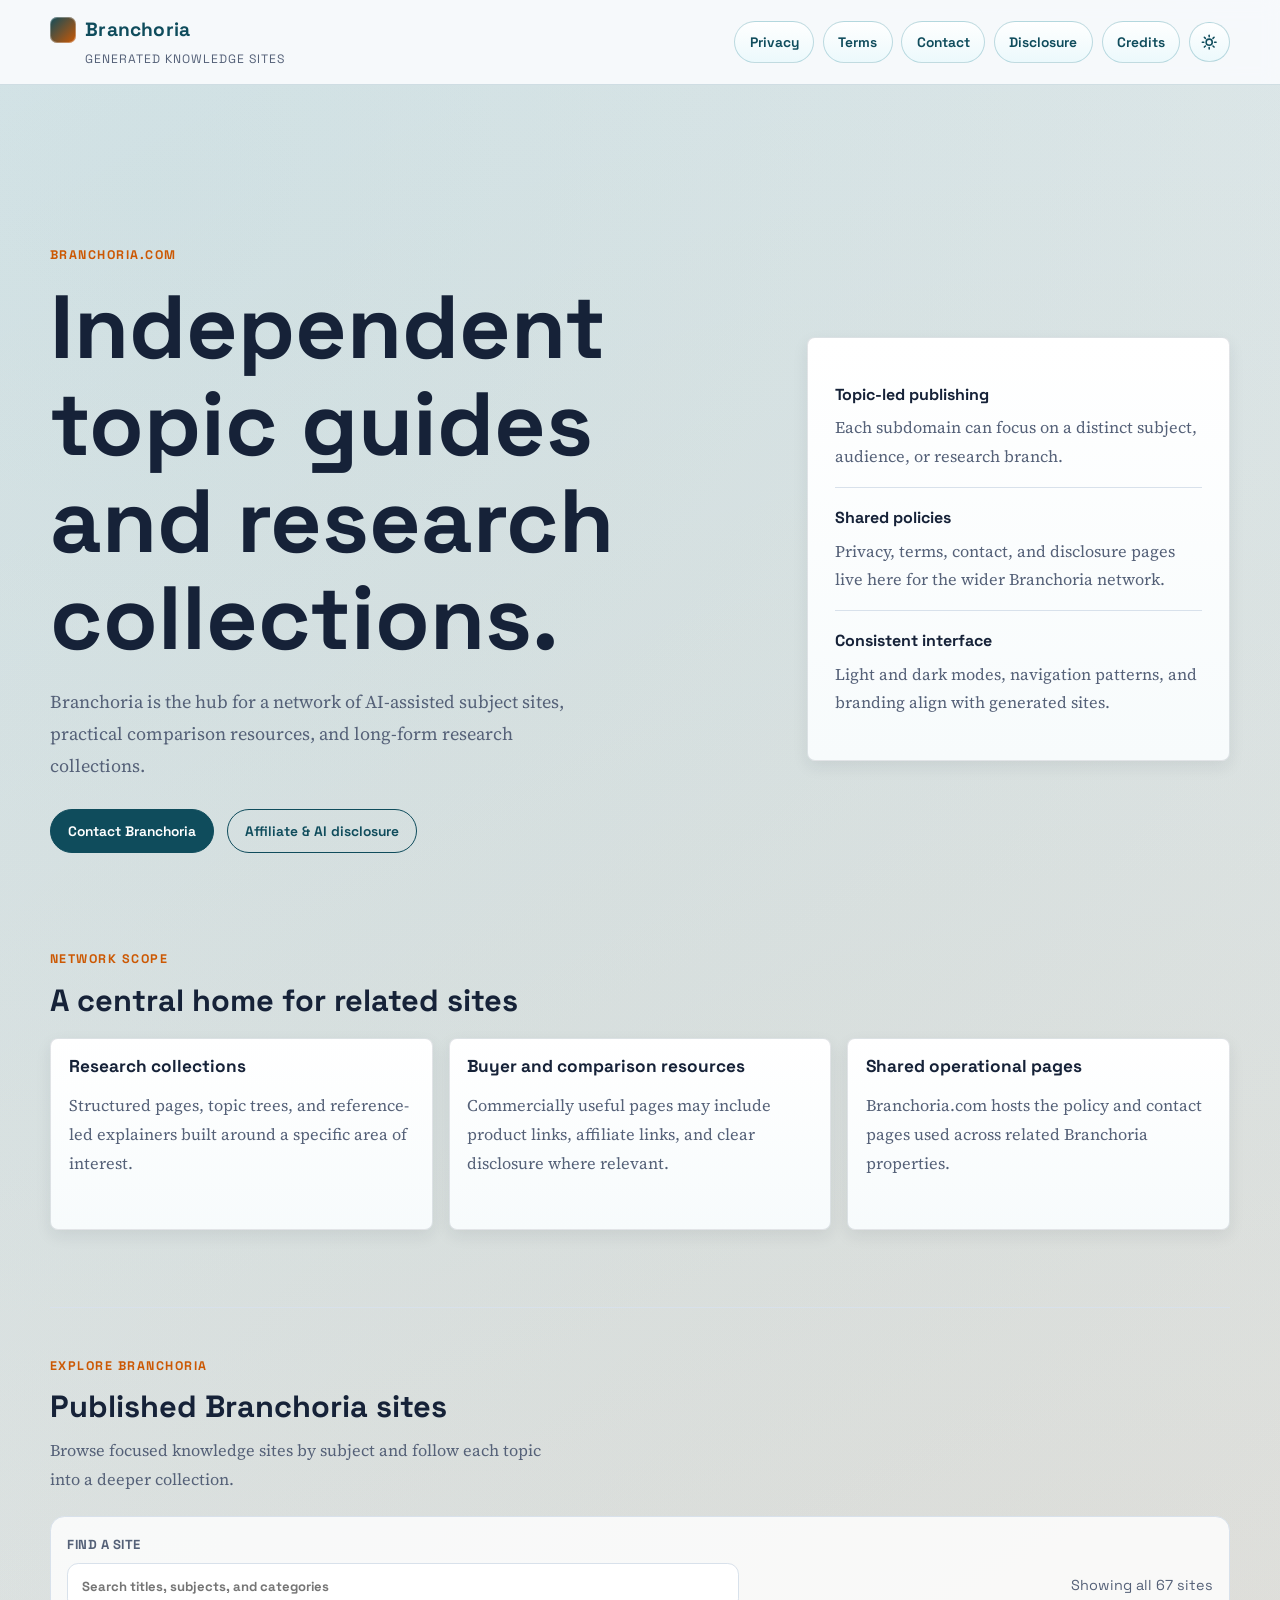
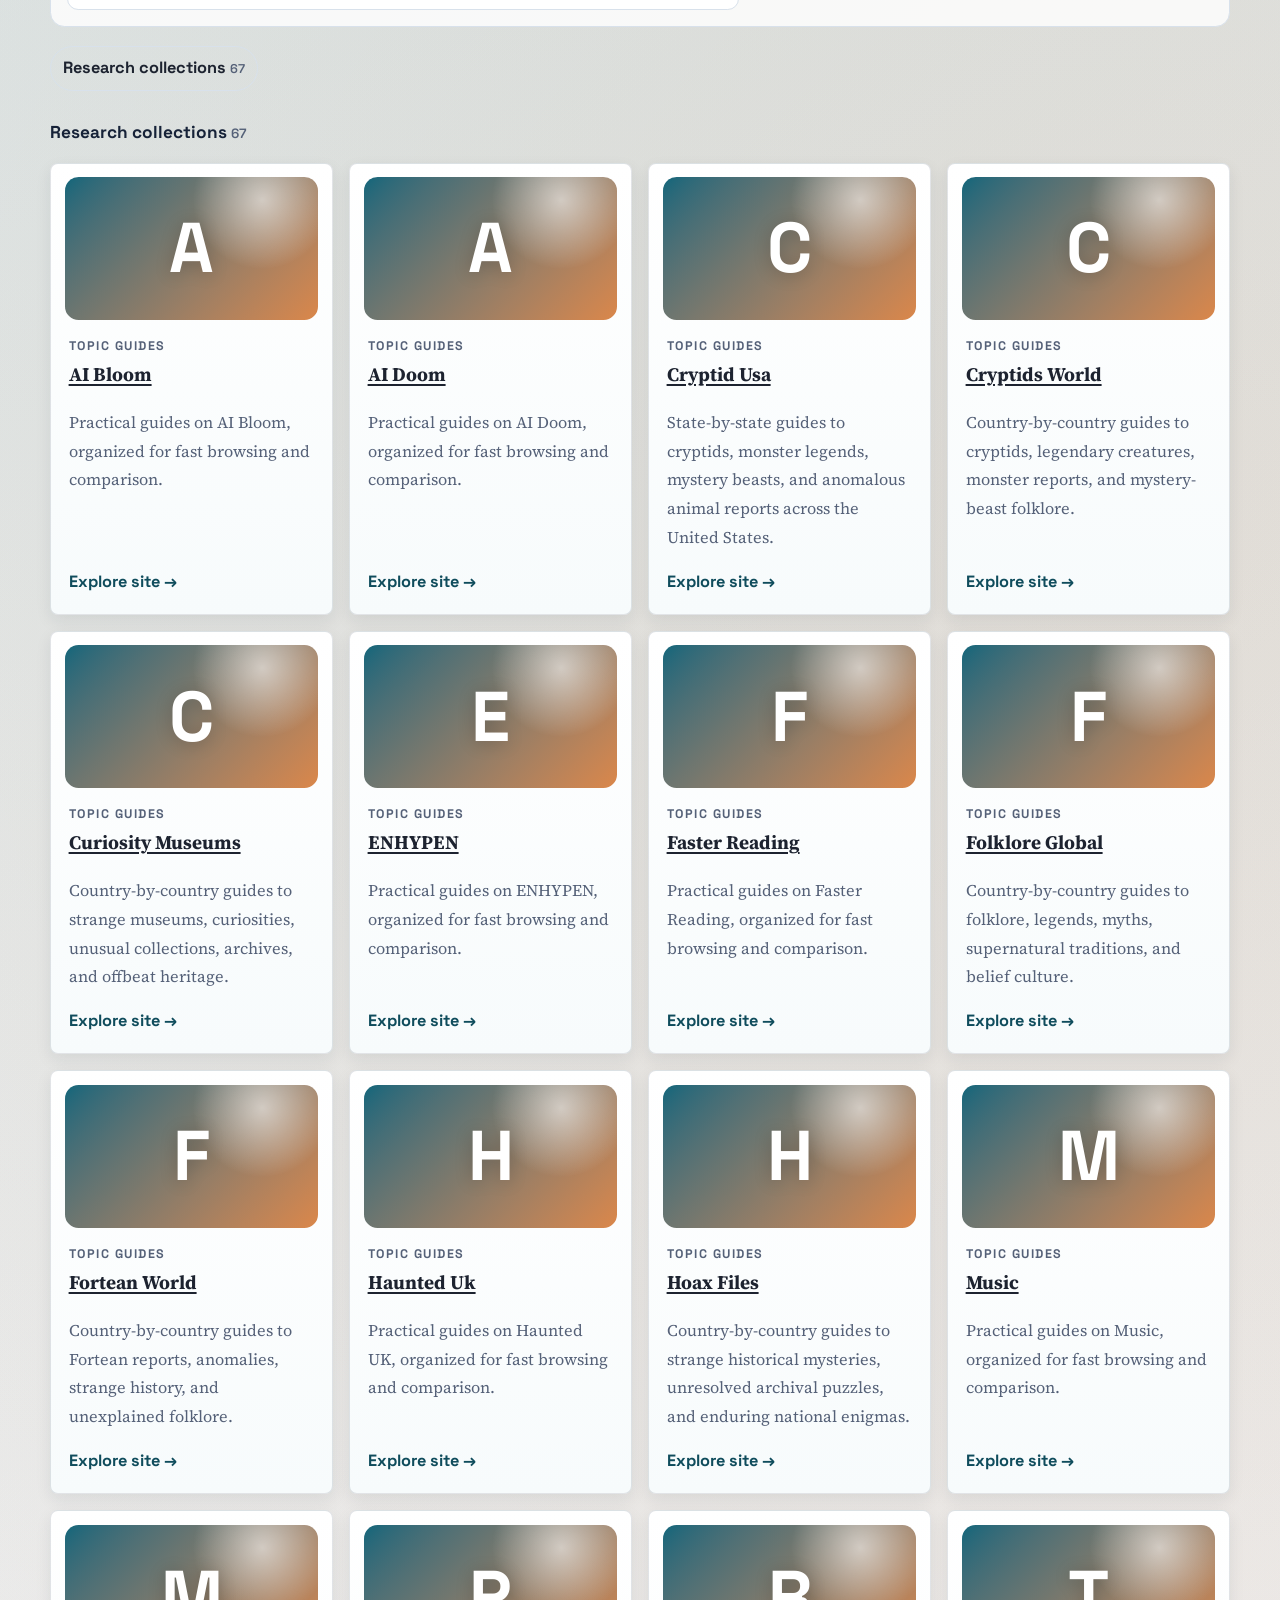
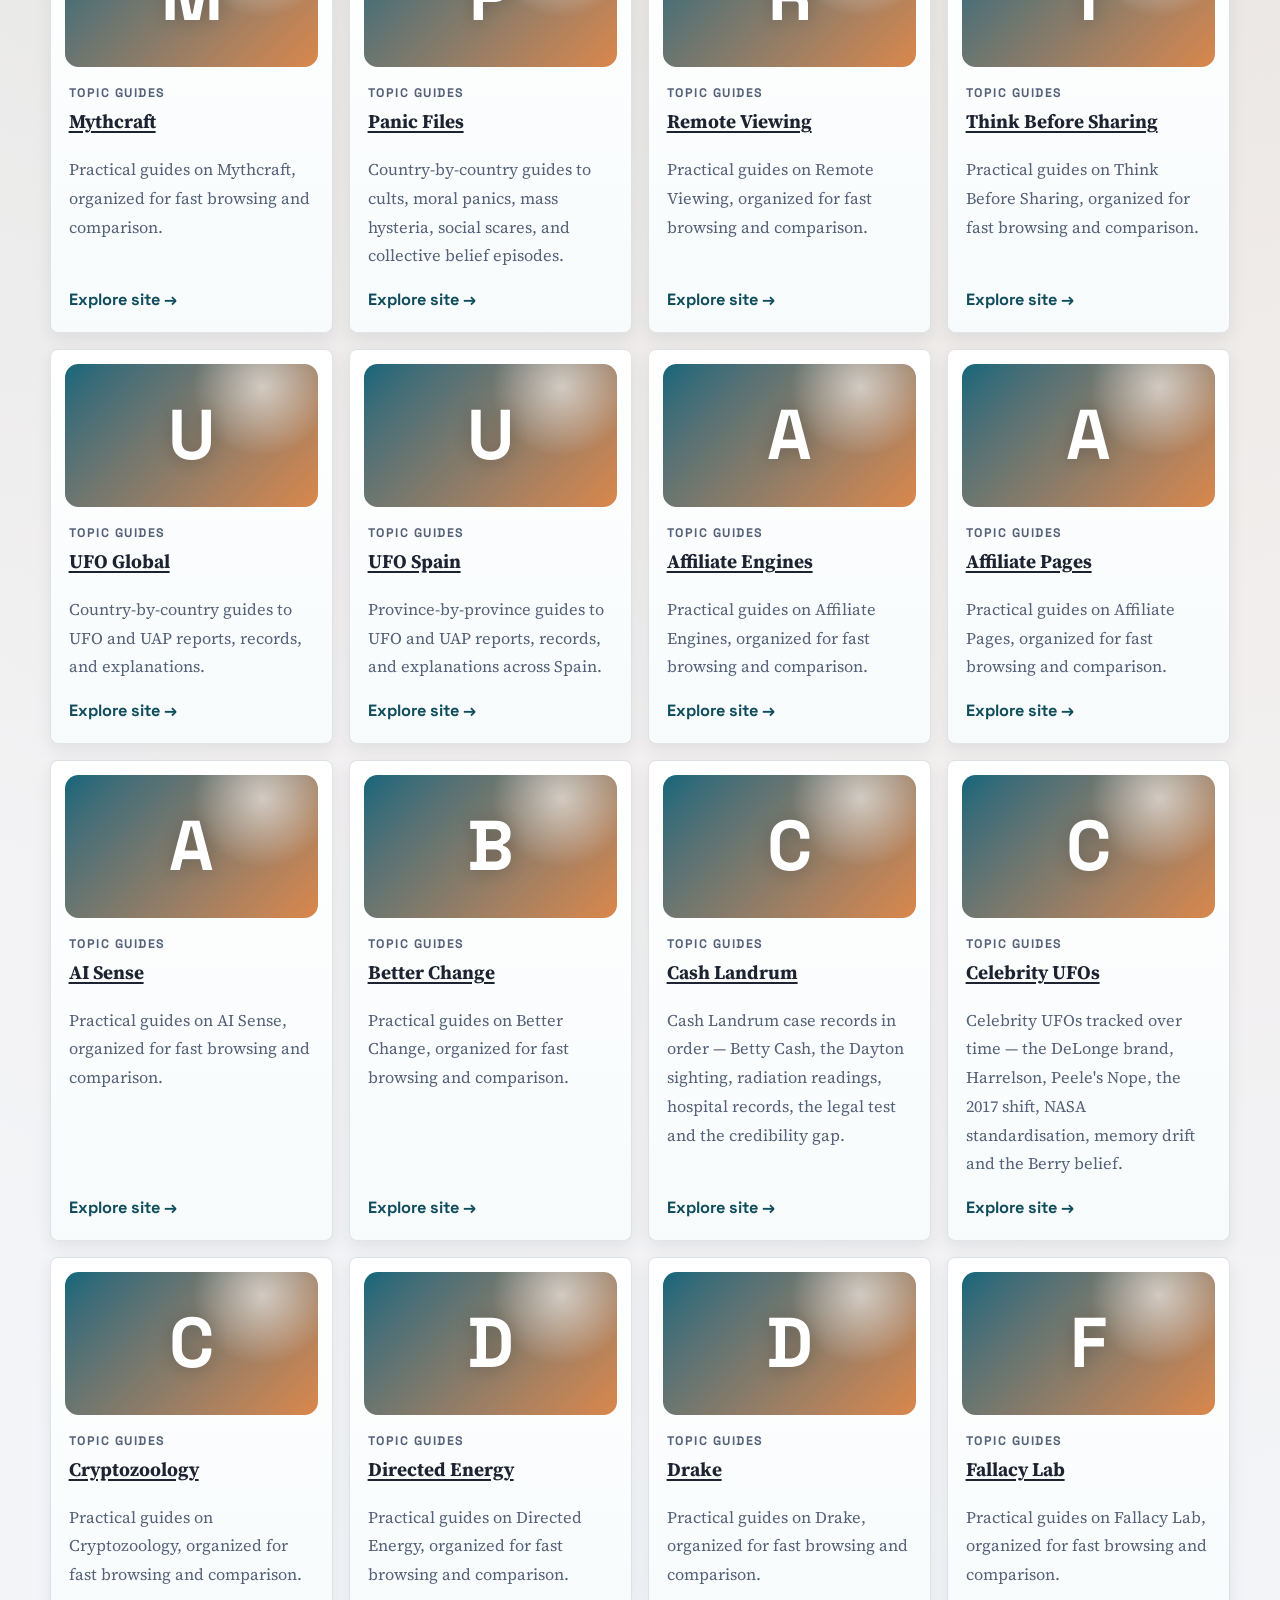
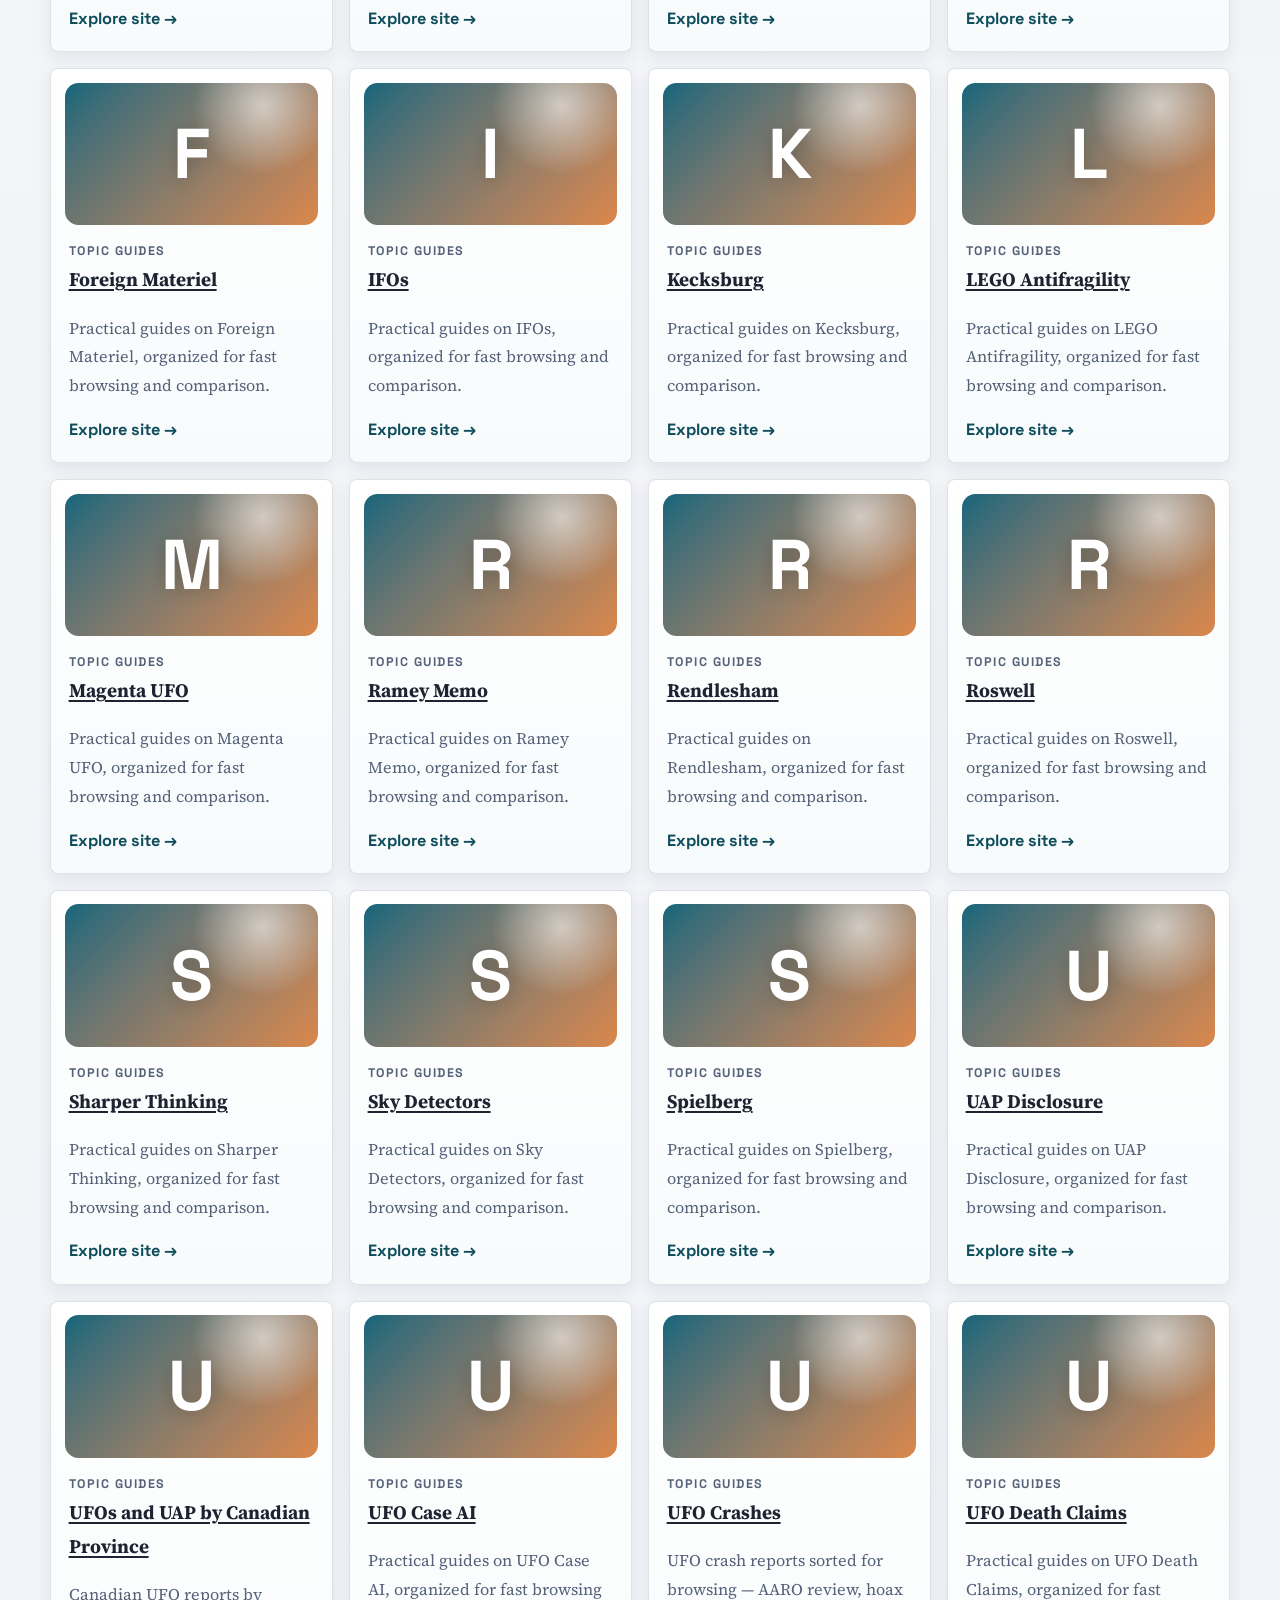
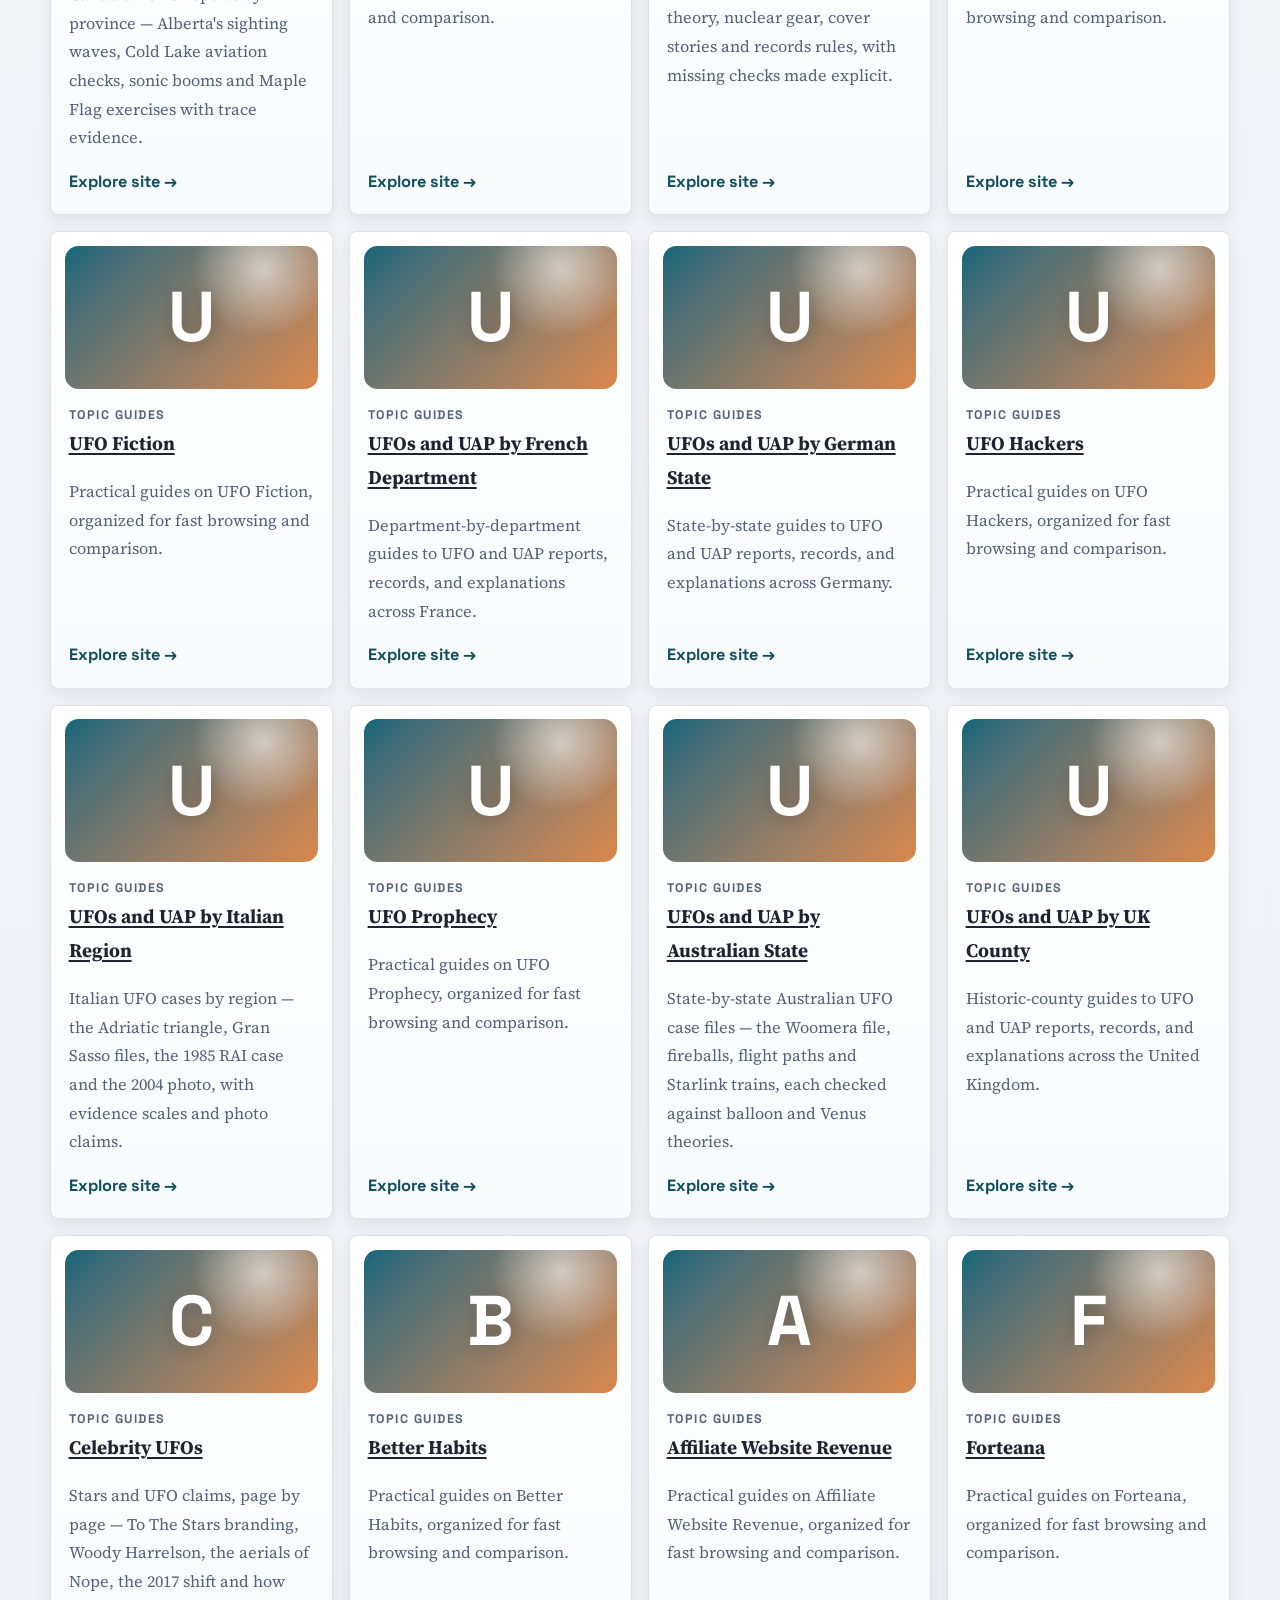
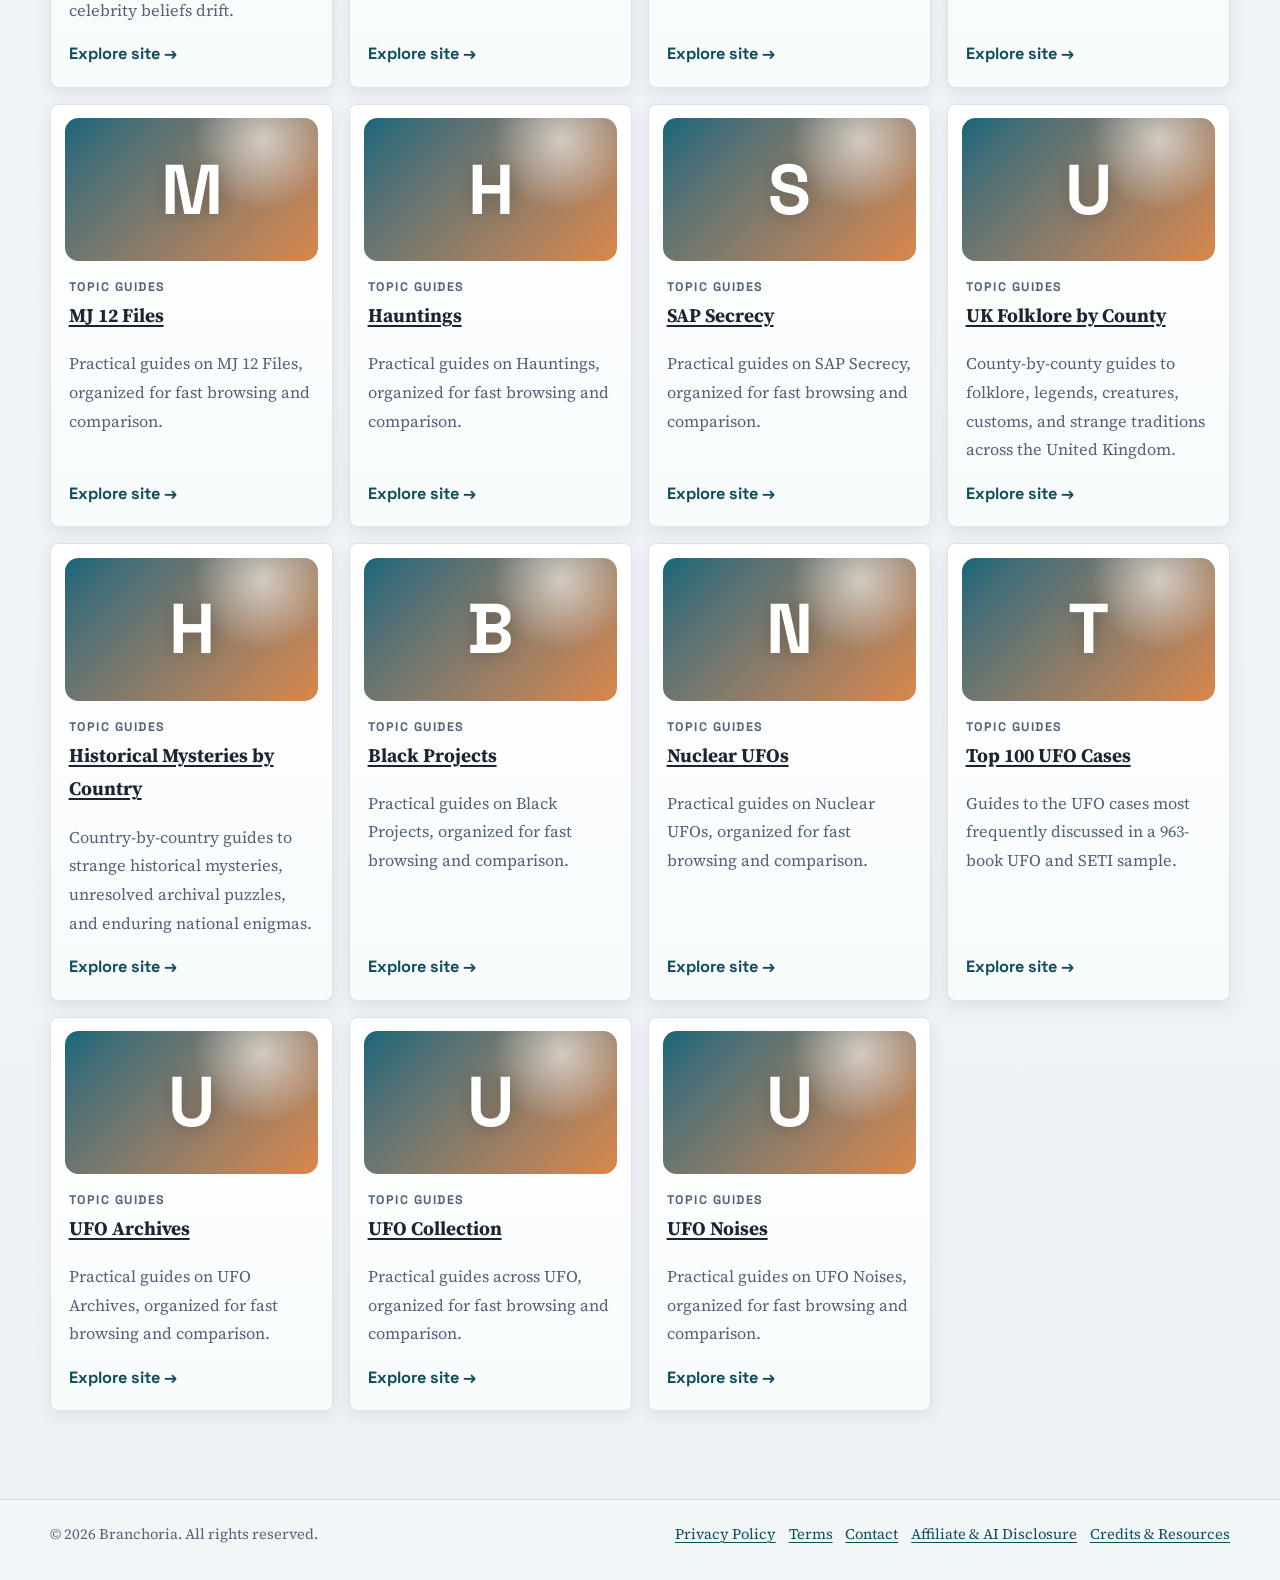
==== commit 6d88df2b: "feat(hub): wave-2 residual integration — add the 4 unlisted branchoria twins on top of the wave-1 di" ====
--- a/index.html
+++ b/index.html
@@ -108,13 +108,13 @@
         <p class="section-intro">Browse focused knowledge sites by subject and follow each topic into a deeper collection.</p>
         <div class="network-directory-toolbar">
           <label for="network-filter-branchoria"><span>Find a site</span><input id="network-filter-branchoria" type="search" placeholder="Search titles, subjects, and categories" autocomplete="off" data-network-filter></label>
-          <p class="network-results" aria-live="polite" data-network-results>Showing all 63 sites</p>
+          <p class="network-results" aria-live="polite" data-network-results>Showing all 67 sites</p>
         </div>
         <nav class="network-category-index" aria-label="Site categories">
-          <a class="network-category-link" href="#network-branchoria-research-collections-1" data-network-category-link="network-branchoria-research-collections-1">Research collections <span>63</span></a>
+          <a class="network-category-link" href="#network-branchoria-research-collections-1" data-network-category-link="network-branchoria-research-collections-1">Research collections <span>67</span></a>
         </nav>
         <section class="network-category" aria-labelledby="network-branchoria-research-collections-1" data-network-category>
-          <h3 id="network-branchoria-research-collections-1">Research collections <span class="network-category-count">63</span></h3>
+          <h3 id="network-branchoria-research-collections-1">Research collections <span class="network-category-count">67</span></h3>
           <div class="section-grid network-site-grid">
             <article class="feature-card network-site-card" data-network-site-card data-search-text="ai bloom practical guides on ai bloom, organized for fast browsing and comparison. research collections topic guides ">
               <div class="network-site-media network-site-placeholder" aria-hidden="true"><span>A</span></div>
@@ -270,18 +270,18 @@
               <p>Practical guides on Better Change, organized for fast browsing and comparison.</p>
               <a class="network-site-link" href="https://better-change.branchoria.com/">Explore site <span aria-hidden="true">&rarr;</span></a>
             </article>
-            <article class="feature-card network-site-card" data-network-site-card data-search-text="cash landrum practical guides on cash landrum, organized for fast browsing and comparison. research collections topic guides ">
+            <article class="feature-card network-site-card" data-network-site-card data-search-text="cash landrum cash landrum case records in order — betty cash, the dayton sighting, radiation readings, hospital records, the legal test and the credibility gap. research collections topic guides ">
               <div class="network-site-media network-site-placeholder" aria-hidden="true"><span>C</span></div>
               <p class="eyebrow">Topic guides</p>
               <h4><a href="https://cash-landrum.branchoria.com/">Cash Landrum</a></h4>
-              <p>Practical guides on Cash Landrum, organized for fast browsing and comparison.</p>
+              <p>Cash Landrum case records in order — Betty Cash, the Dayton sighting, radiation readings, hospital records, the legal test and the credibility gap.</p>
               <a class="network-site-link" href="https://cash-landrum.branchoria.com/">Explore site <span aria-hidden="true">&rarr;</span></a>
             </article>
-            <article class="feature-card network-site-card" data-network-site-card data-search-text="celebrity ufos practical guides on celebrity ufos, organized for fast browsing and comparison. research collections topic guides ">
+            <article class="feature-card network-site-card" data-network-site-card data-search-text="celebrity ufos celebrity ufos tracked over time — the delonge brand, harrelson, peele&#x27;s nope, the 2017 shift, nasa standardisation, memory drift and the berry belief. research collections topic guides ">
               <div class="network-site-media network-site-placeholder" aria-hidden="true"><span>C</span></div>
               <p class="eyebrow">Topic guides</p>
               <h4><a href="https://celebrity-ufos.branchoria.com/">Celebrity UFOs</a></h4>
-              <p>Practical guides on Celebrity UFOs, organized for fast browsing and comparison.</p>
+              <p>Celebrity UFOs tracked over time — the DeLonge brand, Harrelson, Peele&#x27;s Nope, the 2017 shift, NASA standardisation, memory drift and the Berry belief.</p>
               <a class="network-site-link" href="https://celebrity-ufos.branchoria.com/">Explore site <span aria-hidden="true">&rarr;</span></a>
             </article>
             <article class="feature-card network-site-card" data-network-site-card data-search-text="cryptozoology practical guides on cryptozoology, organized for fast browsing and comparison. research collections topic guides ">
@@ -410,11 +410,11 @@
               <p>Practical guides on UFO Case AI, organized for fast browsing and comparison.</p>
               <a class="network-site-link" href="https://ufo-case-ai.branchoria.com/">Explore site <span aria-hidden="true">&rarr;</span></a>
             </article>
-            <article class="feature-card network-site-card" data-network-site-card data-search-text="ufo crashes practical guides on ufo crashes, organized for fast browsing and comparison. research collections topic guides ">
+            <article class="feature-card network-site-card" data-network-site-card data-search-text="ufo crashes ufo crash reports sorted for browsing — aaro review, hoax theory, nuclear gear, cover stories and records rules, with missing checks made explicit. research collections topic guides ">
               <div class="network-site-media network-site-placeholder" aria-hidden="true"><span>U</span></div>
               <p class="eyebrow">Topic guides</p>
               <h4><a href="https://ufo-crashes.branchoria.com/">UFO Crashes</a></h4>
-              <p>Practical guides on UFO Crashes, organized for fast browsing and comparison.</p>
+              <p>UFO crash reports sorted for browsing — AARO review, hoax theory, nuclear gear, cover stories and records rules, with missing checks made explicit.</p>
               <a class="network-site-link" href="https://ufo-crashes.branchoria.com/">Explore site <span aria-hidden="true">&rarr;</span></a>
             </article>
             <article class="feature-card network-site-card" data-network-site-card data-search-text="ufo death claims practical guides on ufo death claims, organized for fast browsing and comparison. research collections topic guides ">
@@ -480,11 +480,11 @@
               <p>Historic-county guides to UFO and UAP reports, records, and explanations across the United Kingdom.</p>
               <a class="network-site-link" href="https://ufos-and-uap-by-uk-county.branchoria.com/">Explore site <span aria-hidden="true">&rarr;</span></a>
             </article>
-            <article class="feature-card network-site-card" data-network-site-card data-search-text="celebrity ufos practical guides on celebrity ufos, organized for fast browsing and comparison. research collections topic guides ">
+            <article class="feature-card network-site-card" data-network-site-card data-search-text="celebrity ufos stars and ufo claims, page by page — to the stars branding, woody harrelson, the aerials of nope, the 2017 shift and how celebrity beliefs drift. research collections topic guides ">
               <div class="network-site-media network-site-placeholder" aria-hidden="true"><span>C</span></div>
               <p class="eyebrow">Topic guides</p>
               <h4><a href="https://ufos-celebrities.branchoria.com/">Celebrity UFOs</a></h4>
-              <p>Practical guides on Celebrity UFOs, organized for fast browsing and comparison.</p>
+              <p>Stars and UFO claims, page by page — To The Stars branding, Woody Harrelson, the aerials of Nope, the 2017 shift and how celebrity beliefs drift.</p>
               <a class="network-site-link" href="https://ufos-celebrities.branchoria.com/">Explore site <span aria-hidden="true">&rarr;</span></a>
             </article>
             <article class="feature-card network-site-card" data-network-site-card data-search-text="better habits practical guides on better habits, organized for fast browsing and comparison. research collections topic guides ">
@@ -556,6 +556,34 @@
               <h4><a href="https://nuclear-ufos.branchoria.com/">Nuclear UFOs</a></h4>
               <p>Practical guides on Nuclear UFOs, organized for fast browsing and comparison.</p>
               <a class="network-site-link" href="https://nuclear-ufos.branchoria.com/">Explore site <span aria-hidden="true">&rarr;</span></a>
+            </article>
+            <article class="feature-card network-site-card" data-network-site-card data-search-text="top 100 ufo cases guides to the ufo cases most frequently discussed in a 963-book ufo and seti sample. research collections topic guides ">
+              <div class="network-site-media network-site-placeholder" aria-hidden="true"><span>T</span></div>
+              <p class="eyebrow">Topic guides</p>
+              <h4><a href="https://arnold-sighting.branchoria.com/">Top 100 UFO Cases</a></h4>
+              <p>Guides to the UFO cases most frequently discussed in a 963-book UFO and SETI sample.</p>
+              <a class="network-site-link" href="https://arnold-sighting.branchoria.com/">Explore site <span aria-hidden="true">&rarr;</span></a>
+            </article>
+            <article class="feature-card network-site-card" data-network-site-card data-search-text="ufo archives practical guides on ufo archives, organized for fast browsing and comparison. research collections topic guides ">
+              <div class="network-site-media network-site-placeholder" aria-hidden="true"><span>U</span></div>
+              <p class="eyebrow">Topic guides</p>
+              <h4><a href="https://ufo-archives.branchoria.com/">UFO Archives</a></h4>
+              <p>Practical guides on UFO Archives, organized for fast browsing and comparison.</p>
+              <a class="network-site-link" href="https://ufo-archives.branchoria.com/">Explore site <span aria-hidden="true">&rarr;</span></a>
+            </article>
+            <article class="feature-card network-site-card" data-network-site-card data-search-text="ufo collection practical guides across ufo, organized for fast browsing and comparison. research collections topic guides ">
+              <div class="network-site-media network-site-placeholder" aria-hidden="true"><span>U</span></div>
+              <p class="eyebrow">Topic guides</p>
+              <h4><a href="https://ufo-collection.branchoria.com/">UFO Collection</a></h4>
+              <p>Practical guides across UFO, organized for fast browsing and comparison.</p>
+              <a class="network-site-link" href="https://ufo-collection.branchoria.com/">Explore site <span aria-hidden="true">&rarr;</span></a>
+            </article>
+            <article class="feature-card network-site-card" data-network-site-card data-search-text="ufo noises practical guides on ufo noises, organized for fast browsing and comparison. research collections topic guides ">
+              <div class="network-site-media network-site-placeholder" aria-hidden="true"><span>U</span></div>
+              <p class="eyebrow">Topic guides</p>
+              <h4><a href="https://ufo-noises.branchoria.com/">UFO Noises</a></h4>
+              <p>Practical guides on UFO Noises, organized for fast browsing and comparison.</p>
+              <a class="network-site-link" href="https://ufo-noises.branchoria.com/">Explore site <span aria-hidden="true">&rarr;</span></a>
             </article>
           </div>
         </section>
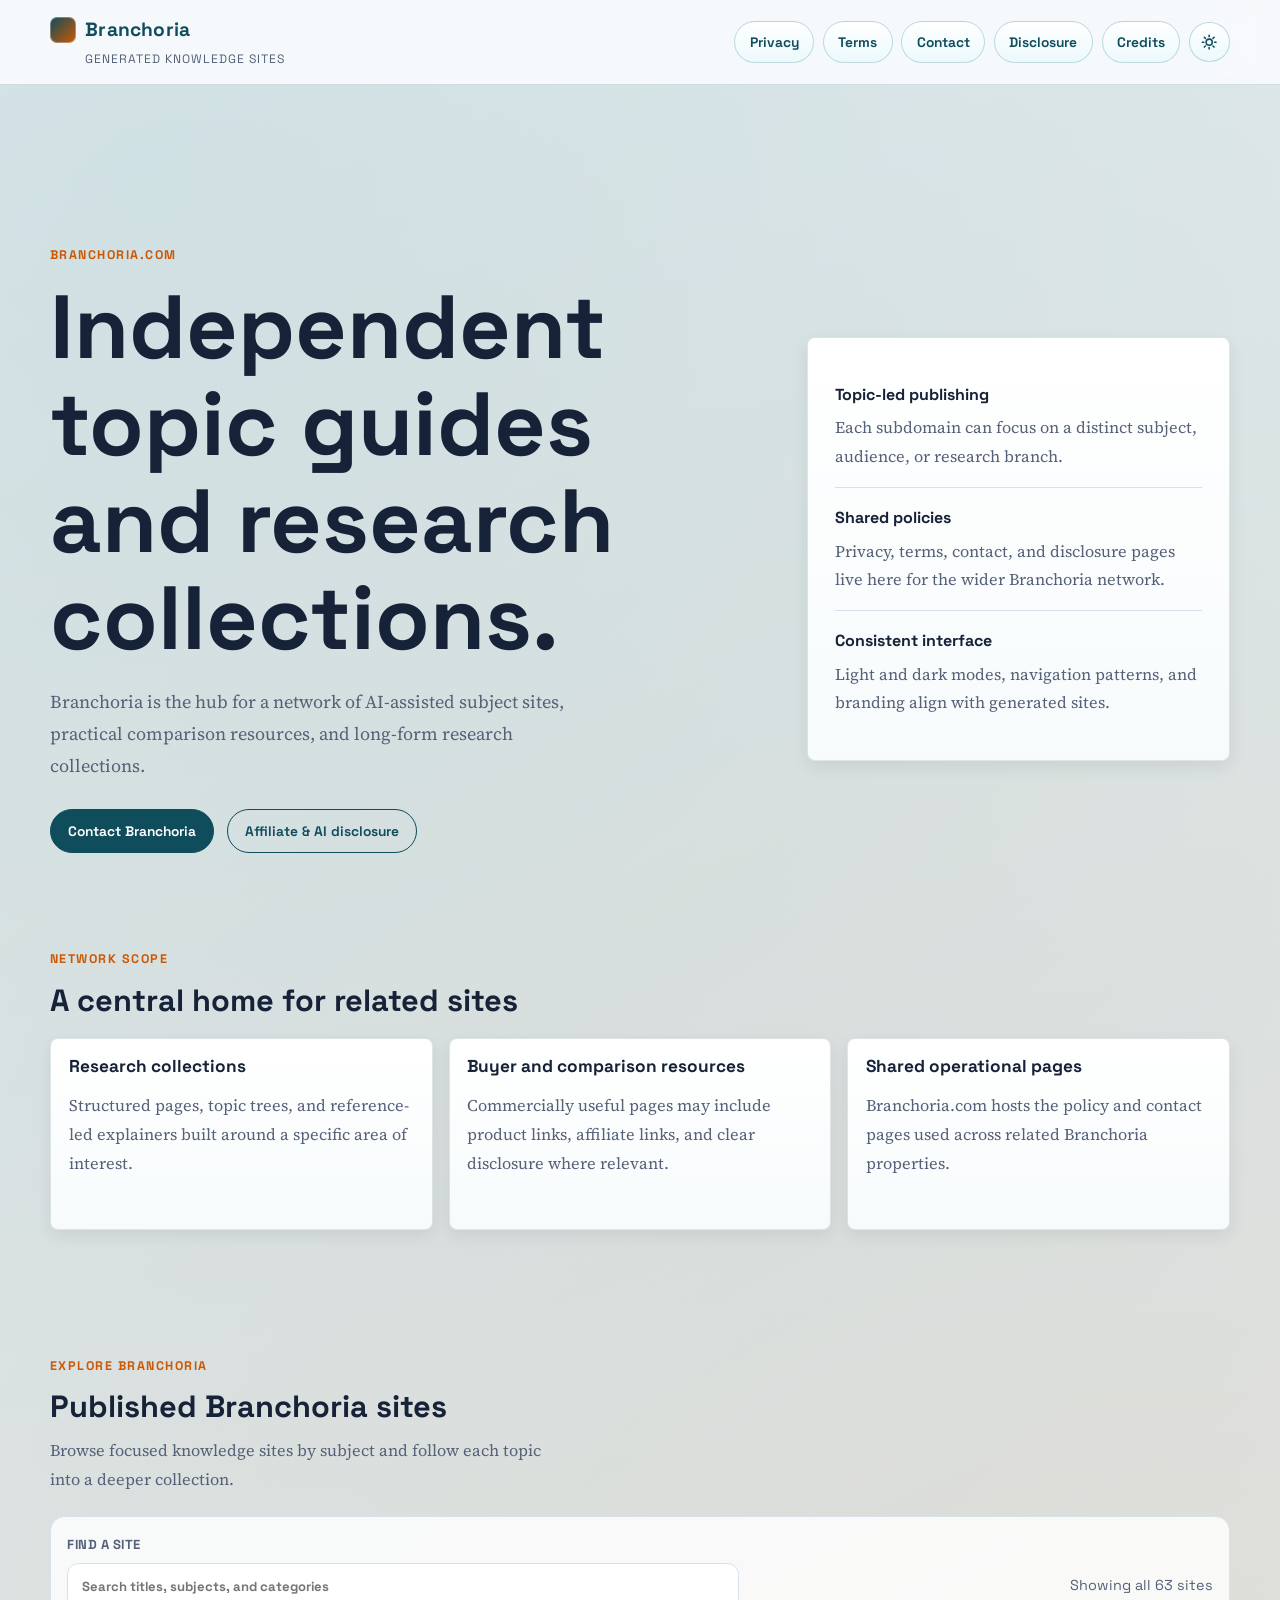
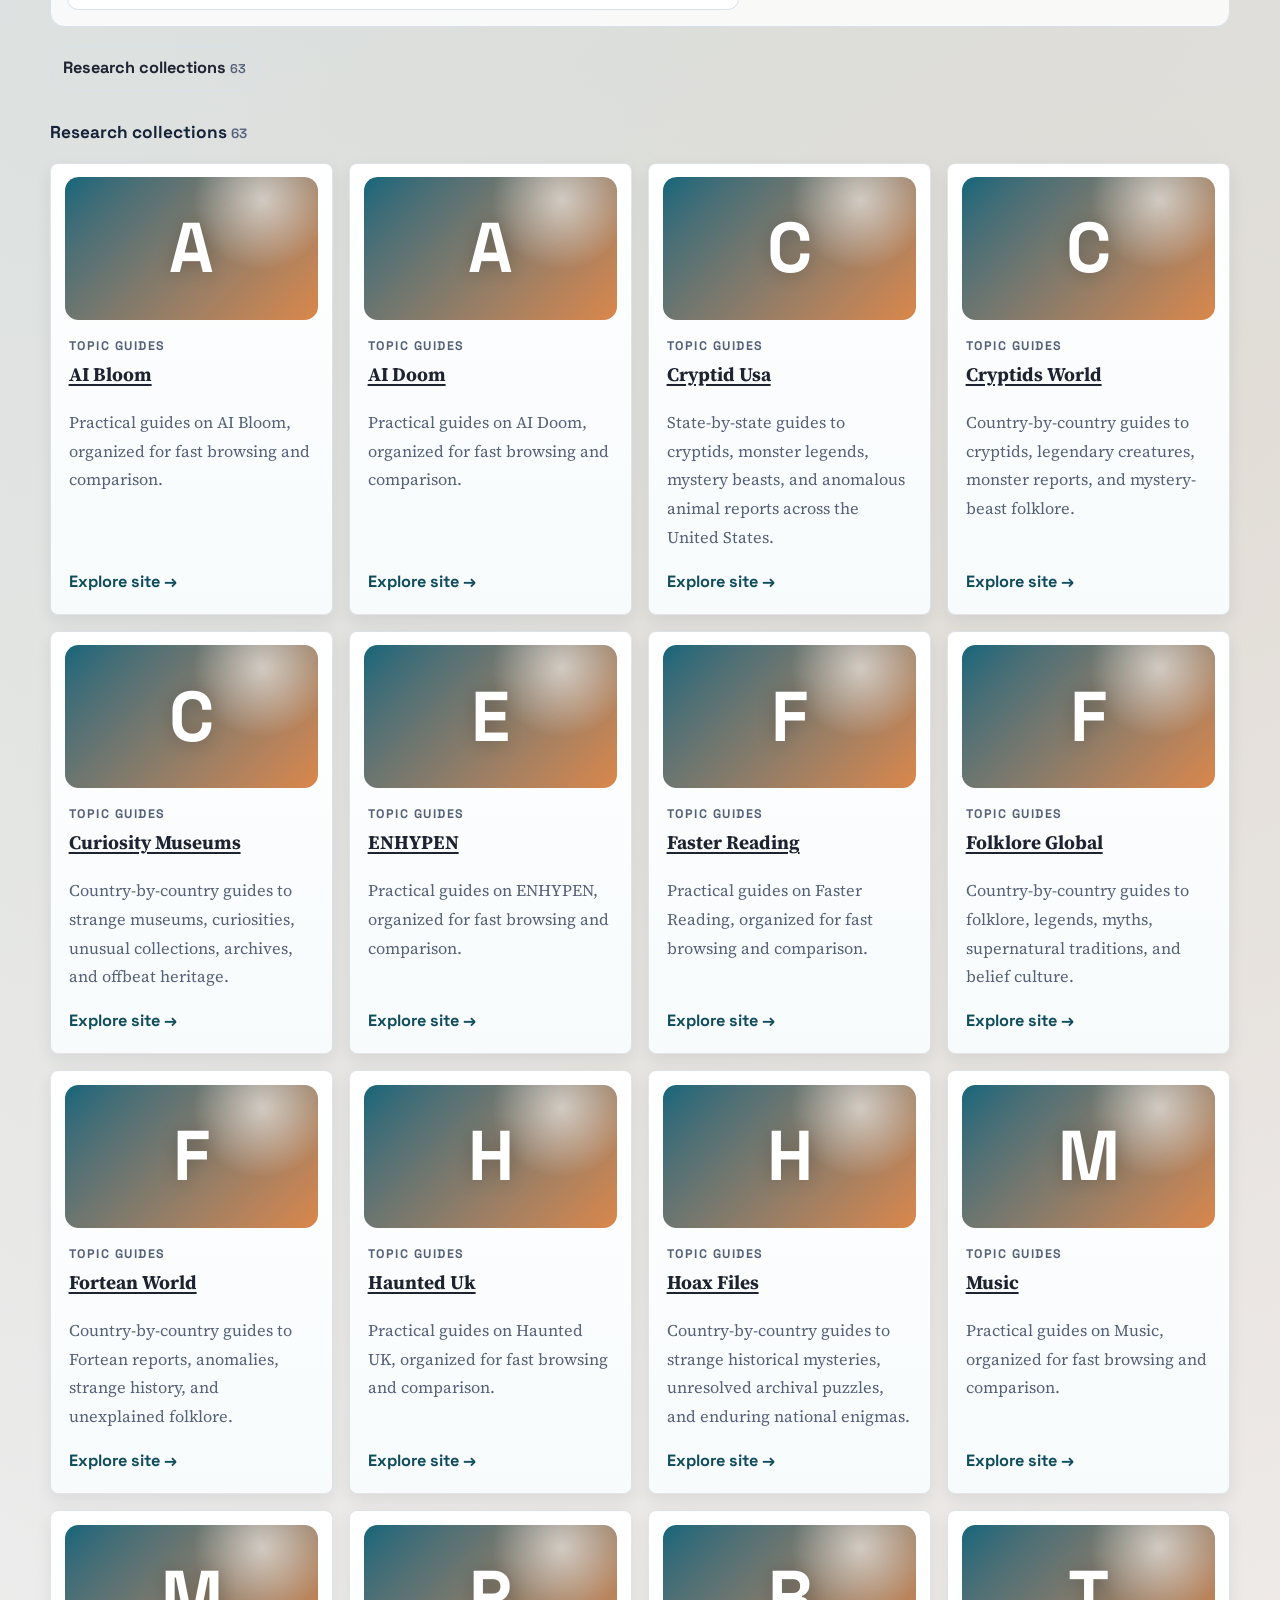
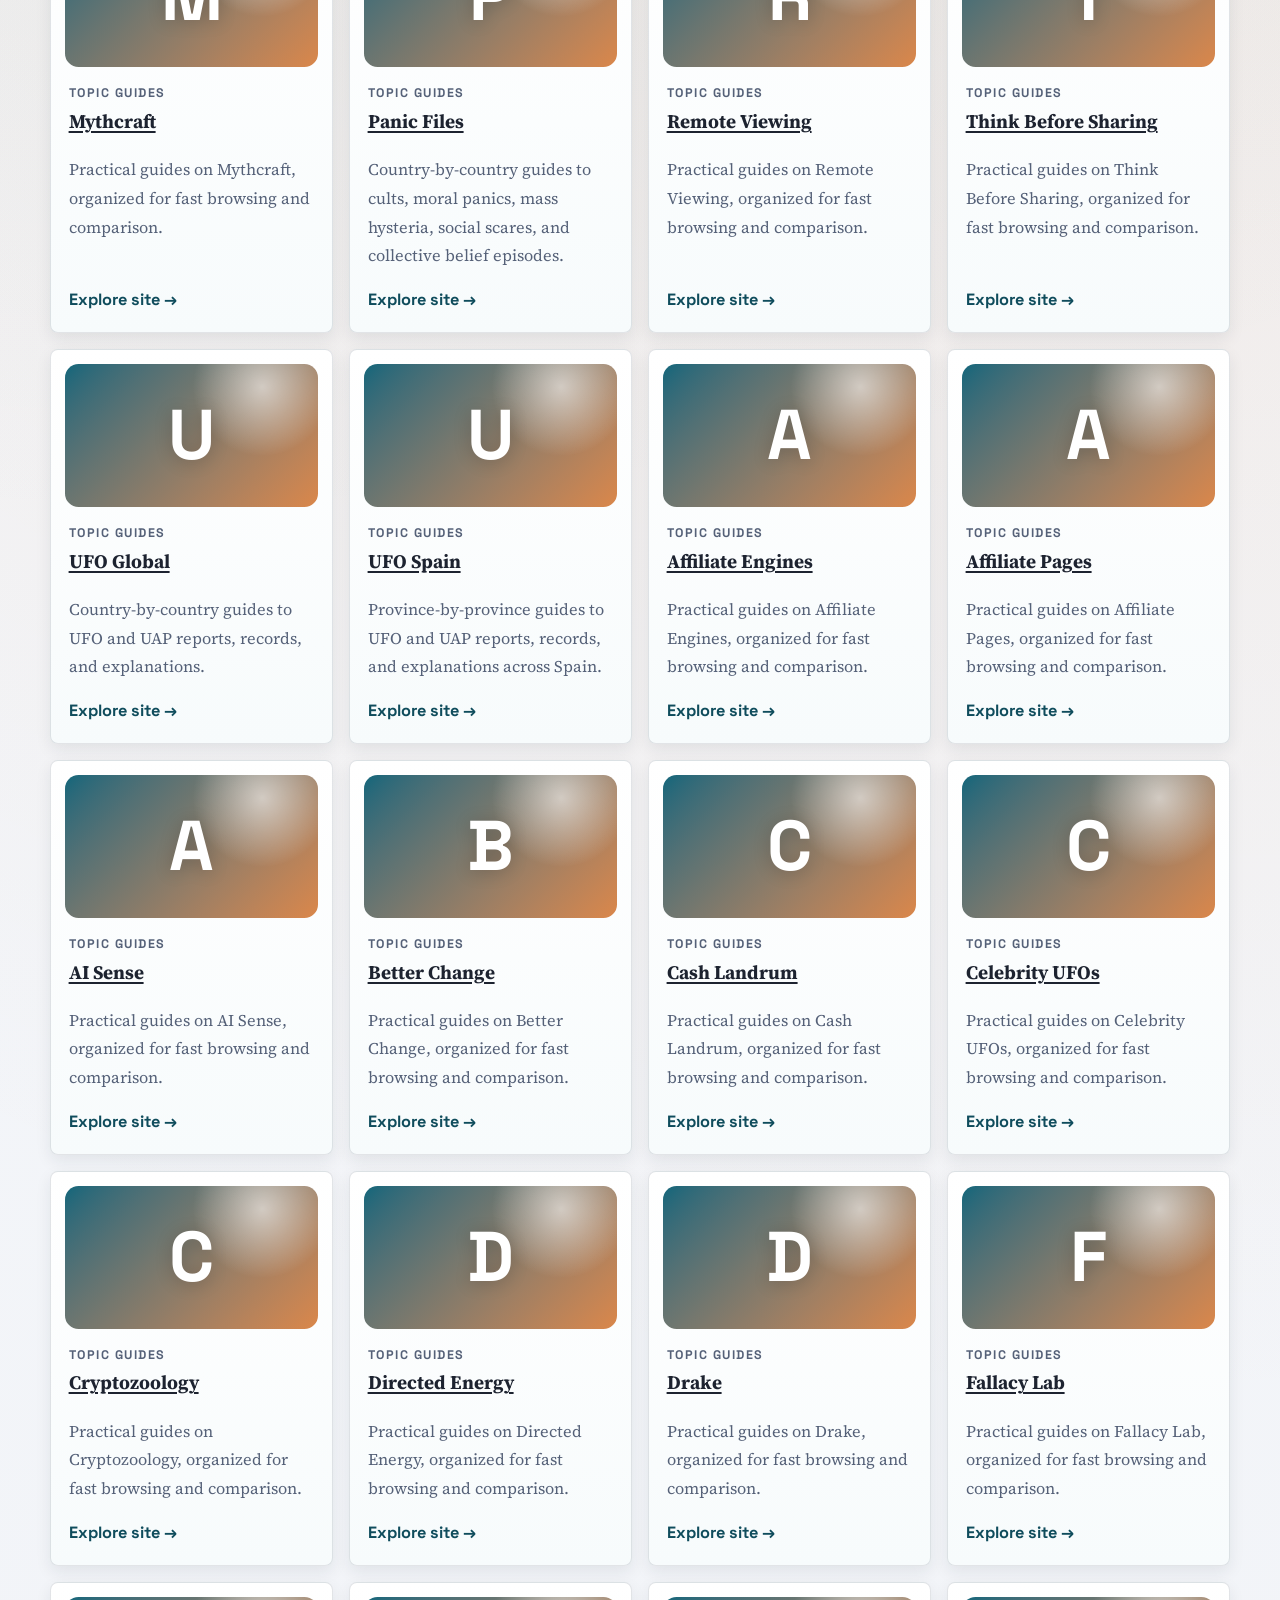
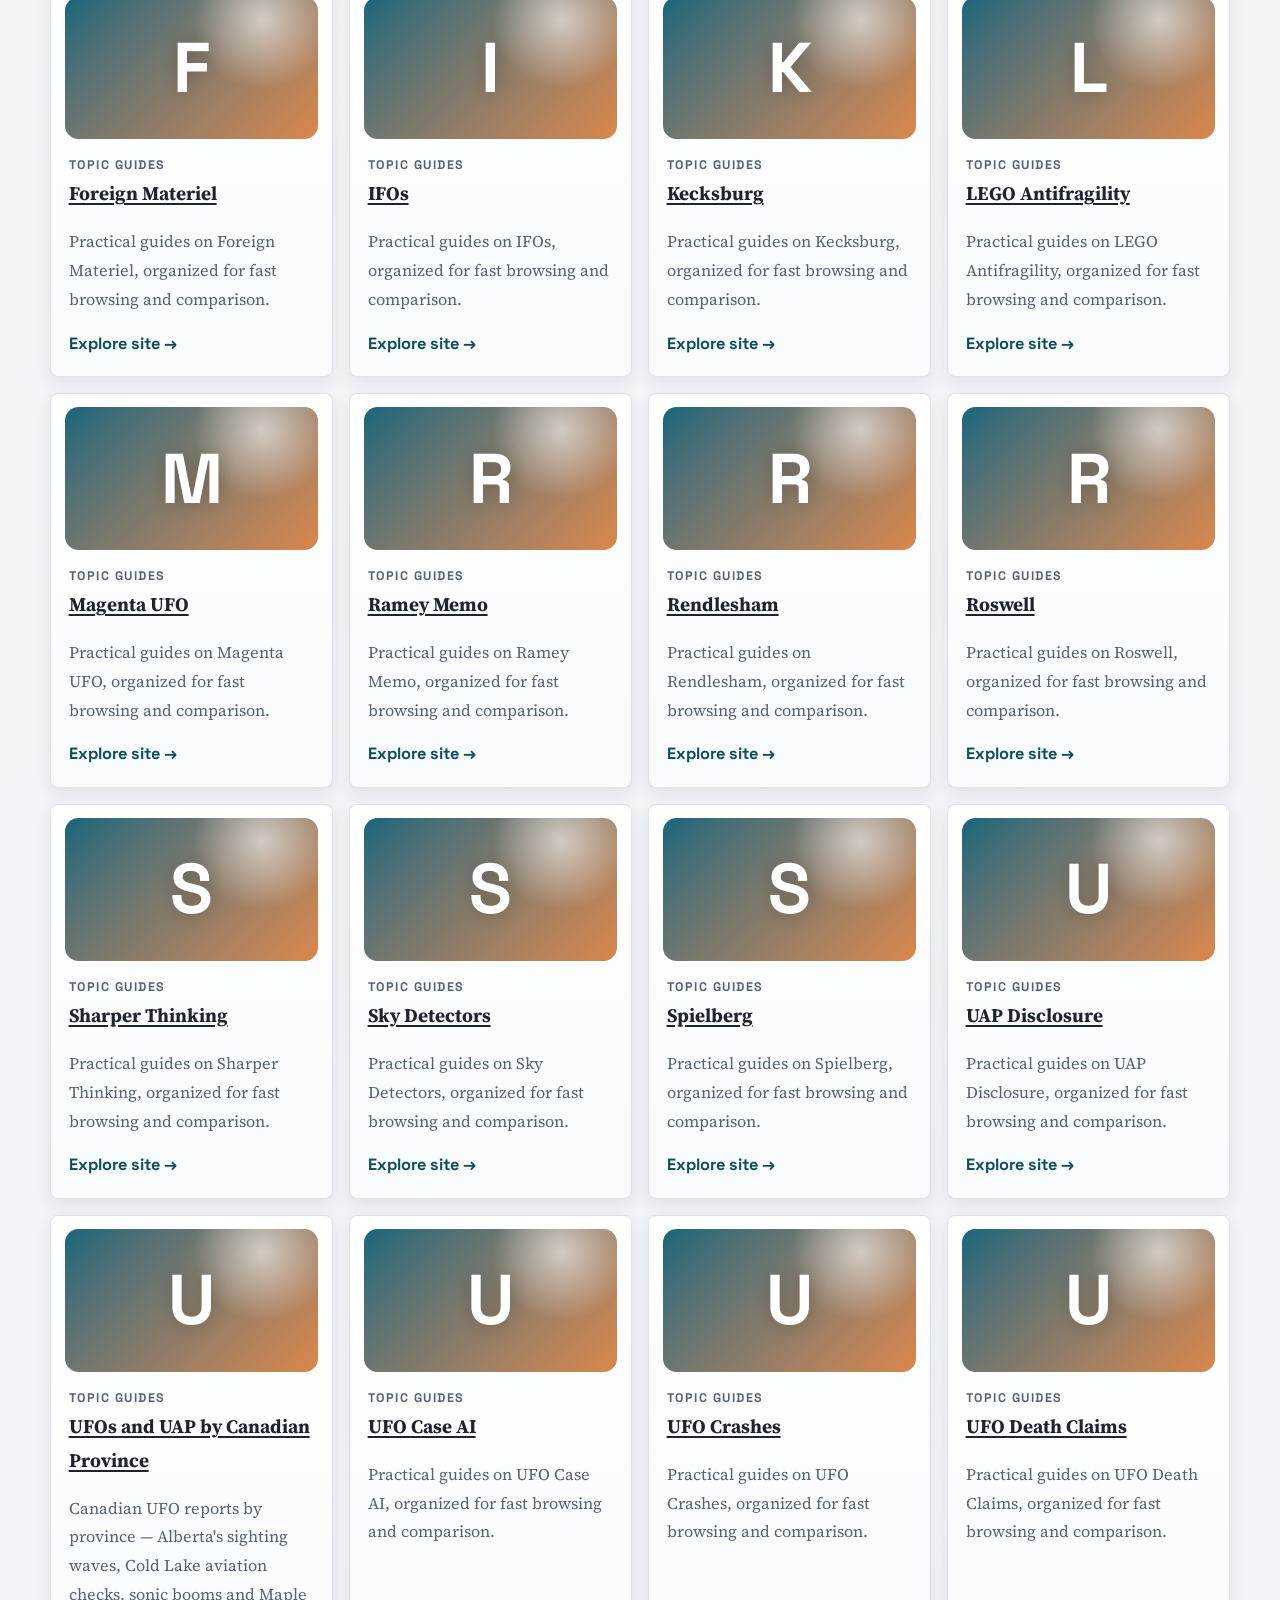
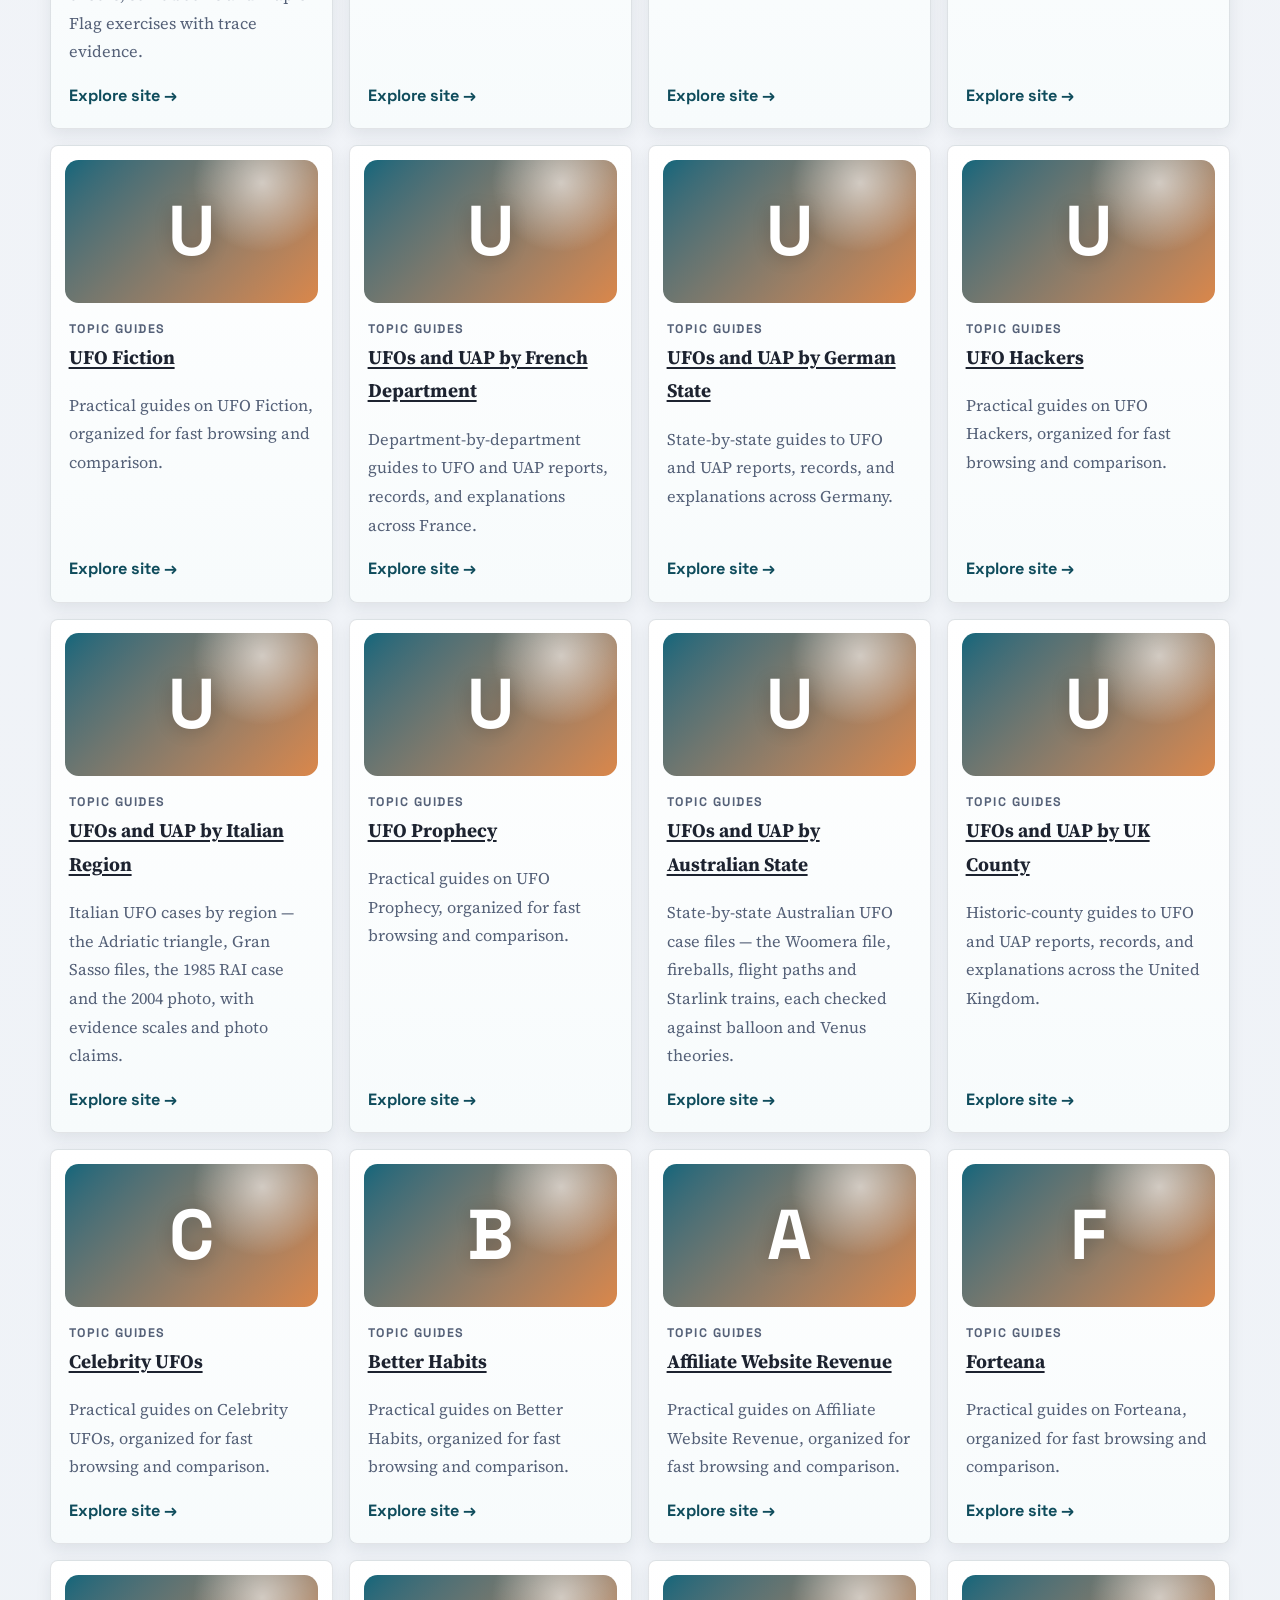
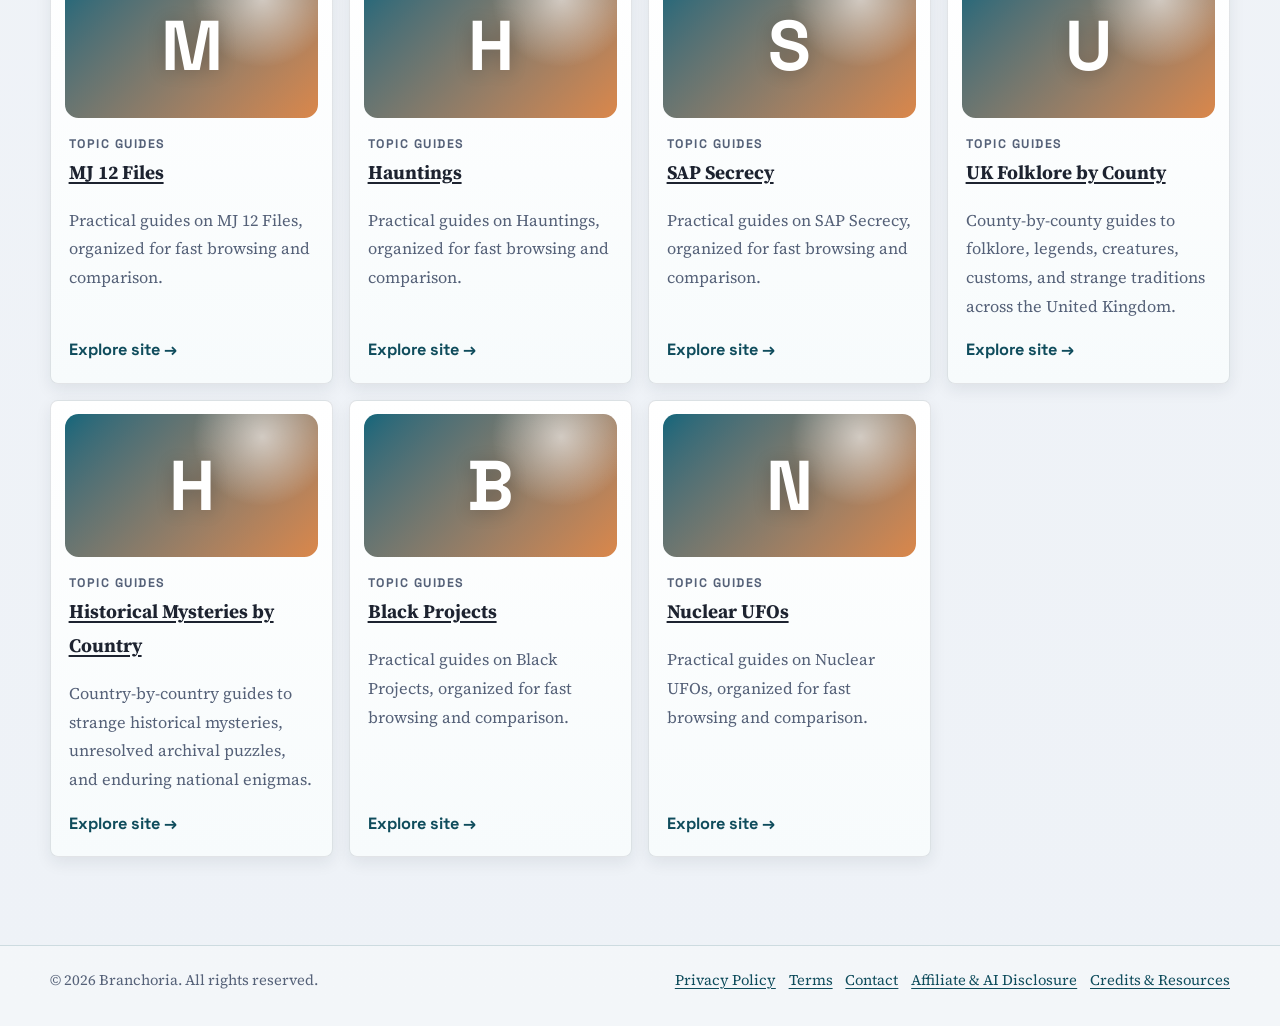
==== commit e209887c: "Merge pull request #7 from branchoria-sites/alpha/zcode-2/c2/branchoria-hub-darkcohort-20260930T1730" ====
--- a/index.html
+++ b/index.html
@@ -108,13 +108,13 @@
         <p class="section-intro">Browse focused knowledge sites by subject and follow each topic into a deeper collection.</p>
         <div class="network-directory-toolbar">
           <label for="network-filter-branchoria"><span>Find a site</span><input id="network-filter-branchoria" type="search" placeholder="Search titles, subjects, and categories" autocomplete="off" data-network-filter></label>
-          <p class="network-results" aria-live="polite" data-network-results>Showing all 67 sites</p>
+          <p class="network-results" aria-live="polite" data-network-results>Showing all 63 sites</p>
         </div>
         <nav class="network-category-index" aria-label="Site categories">
-          <a class="network-category-link" href="#network-branchoria-research-collections-1" data-network-category-link="network-branchoria-research-collections-1">Research collections <span>67</span></a>
+          <a class="network-category-link" href="#network-branchoria-research-collections-1" data-network-category-link="network-branchoria-research-collections-1">Research collections <span>63</span></a>
         </nav>
         <section class="network-category" aria-labelledby="network-branchoria-research-collections-1" data-network-category>
-          <h3 id="network-branchoria-research-collections-1">Research collections <span class="network-category-count">67</span></h3>
+          <h3 id="network-branchoria-research-collections-1">Research collections <span class="network-category-count">63</span></h3>
           <div class="section-grid network-site-grid">
             <article class="feature-card network-site-card" data-network-site-card data-search-text="ai bloom practical guides on ai bloom, organized for fast browsing and comparison. research collections topic guides ">
               <div class="network-site-media network-site-placeholder" aria-hidden="true"><span>A</span></div>
@@ -270,18 +270,18 @@
               <p>Practical guides on Better Change, organized for fast browsing and comparison.</p>
               <a class="network-site-link" href="https://better-change.branchoria.com/">Explore site <span aria-hidden="true">&rarr;</span></a>
             </article>
-            <article class="feature-card network-site-card" data-network-site-card data-search-text="cash landrum cash landrum case records in order — betty cash, the dayton sighting, radiation readings, hospital records, the legal test and the credibility gap. research collections topic guides ">
+            <article class="feature-card network-site-card" data-network-site-card data-search-text="cash landrum practical guides on cash landrum, organized for fast browsing and comparison. research collections topic guides ">
               <div class="network-site-media network-site-placeholder" aria-hidden="true"><span>C</span></div>
               <p class="eyebrow">Topic guides</p>
               <h4><a href="https://cash-landrum.branchoria.com/">Cash Landrum</a></h4>
-              <p>Cash Landrum case records in order — Betty Cash, the Dayton sighting, radiation readings, hospital records, the legal test and the credibility gap.</p>
+              <p>Practical guides on Cash Landrum, organized for fast browsing and comparison.</p>
               <a class="network-site-link" href="https://cash-landrum.branchoria.com/">Explore site <span aria-hidden="true">&rarr;</span></a>
             </article>
-            <article class="feature-card network-site-card" data-network-site-card data-search-text="celebrity ufos celebrity ufos tracked over time — the delonge brand, harrelson, peele&#x27;s nope, the 2017 shift, nasa standardisation, memory drift and the berry belief. research collections topic guides ">
+            <article class="feature-card network-site-card" data-network-site-card data-search-text="celebrity ufos practical guides on celebrity ufos, organized for fast browsing and comparison. research collections topic guides ">
               <div class="network-site-media network-site-placeholder" aria-hidden="true"><span>C</span></div>
               <p class="eyebrow">Topic guides</p>
               <h4><a href="https://celebrity-ufos.branchoria.com/">Celebrity UFOs</a></h4>
-              <p>Celebrity UFOs tracked over time — the DeLonge brand, Harrelson, Peele&#x27;s Nope, the 2017 shift, NASA standardisation, memory drift and the Berry belief.</p>
+              <p>Practical guides on Celebrity UFOs, organized for fast browsing and comparison.</p>
               <a class="network-site-link" href="https://celebrity-ufos.branchoria.com/">Explore site <span aria-hidden="true">&rarr;</span></a>
             </article>
             <article class="feature-card network-site-card" data-network-site-card data-search-text="cryptozoology practical guides on cryptozoology, organized for fast browsing and comparison. research collections topic guides ">
@@ -410,11 +410,11 @@
               <p>Practical guides on UFO Case AI, organized for fast browsing and comparison.</p>
               <a class="network-site-link" href="https://ufo-case-ai.branchoria.com/">Explore site <span aria-hidden="true">&rarr;</span></a>
             </article>
-            <article class="feature-card network-site-card" data-network-site-card data-search-text="ufo crashes ufo crash reports sorted for browsing — aaro review, hoax theory, nuclear gear, cover stories and records rules, with missing checks made explicit. research collections topic guides ">
+            <article class="feature-card network-site-card" data-network-site-card data-search-text="ufo crashes practical guides on ufo crashes, organized for fast browsing and comparison. research collections topic guides ">
               <div class="network-site-media network-site-placeholder" aria-hidden="true"><span>U</span></div>
               <p class="eyebrow">Topic guides</p>
               <h4><a href="https://ufo-crashes.branchoria.com/">UFO Crashes</a></h4>
-              <p>UFO crash reports sorted for browsing — AARO review, hoax theory, nuclear gear, cover stories and records rules, with missing checks made explicit.</p>
+              <p>Practical guides on UFO Crashes, organized for fast browsing and comparison.</p>
               <a class="network-site-link" href="https://ufo-crashes.branchoria.com/">Explore site <span aria-hidden="true">&rarr;</span></a>
             </article>
             <article class="feature-card network-site-card" data-network-site-card data-search-text="ufo death claims practical guides on ufo death claims, organized for fast browsing and comparison. research collections topic guides ">
@@ -480,11 +480,11 @@
               <p>Historic-county guides to UFO and UAP reports, records, and explanations across the United Kingdom.</p>
               <a class="network-site-link" href="https://ufos-and-uap-by-uk-county.branchoria.com/">Explore site <span aria-hidden="true">&rarr;</span></a>
             </article>
-            <article class="feature-card network-site-card" data-network-site-card data-search-text="celebrity ufos stars and ufo claims, page by page — to the stars branding, woody harrelson, the aerials of nope, the 2017 shift and how celebrity beliefs drift. research collections topic guides ">
+            <article class="feature-card network-site-card" data-network-site-card data-search-text="celebrity ufos practical guides on celebrity ufos, organized for fast browsing and comparison. research collections topic guides ">
               <div class="network-site-media network-site-placeholder" aria-hidden="true"><span>C</span></div>
               <p class="eyebrow">Topic guides</p>
               <h4><a href="https://ufos-celebrities.branchoria.com/">Celebrity UFOs</a></h4>
-              <p>Stars and UFO claims, page by page — To The Stars branding, Woody Harrelson, the aerials of Nope, the 2017 shift and how celebrity beliefs drift.</p>
+              <p>Practical guides on Celebrity UFOs, organized for fast browsing and comparison.</p>
               <a class="network-site-link" href="https://ufos-celebrities.branchoria.com/">Explore site <span aria-hidden="true">&rarr;</span></a>
             </article>
             <article class="feature-card network-site-card" data-network-site-card data-search-text="better habits practical guides on better habits, organized for fast browsing and comparison. research collections topic guides ">
@@ -556,34 +556,6 @@
               <h4><a href="https://nuclear-ufos.branchoria.com/">Nuclear UFOs</a></h4>
               <p>Practical guides on Nuclear UFOs, organized for fast browsing and comparison.</p>
               <a class="network-site-link" href="https://nuclear-ufos.branchoria.com/">Explore site <span aria-hidden="true">&rarr;</span></a>
-            </article>
-            <article class="feature-card network-site-card" data-network-site-card data-search-text="top 100 ufo cases guides to the ufo cases most frequently discussed in a 963-book ufo and seti sample. research collections topic guides ">
-              <div class="network-site-media network-site-placeholder" aria-hidden="true"><span>T</span></div>
-              <p class="eyebrow">Topic guides</p>
-              <h4><a href="https://arnold-sighting.branchoria.com/">Top 100 UFO Cases</a></h4>
-              <p>Guides to the UFO cases most frequently discussed in a 963-book UFO and SETI sample.</p>
-              <a class="network-site-link" href="https://arnold-sighting.branchoria.com/">Explore site <span aria-hidden="true">&rarr;</span></a>
-            </article>
-            <article class="feature-card network-site-card" data-network-site-card data-search-text="ufo archives practical guides on ufo archives, organized for fast browsing and comparison. research collections topic guides ">
-              <div class="network-site-media network-site-placeholder" aria-hidden="true"><span>U</span></div>
-              <p class="eyebrow">Topic guides</p>
-              <h4><a href="https://ufo-archives.branchoria.com/">UFO Archives</a></h4>
-              <p>Practical guides on UFO Archives, organized for fast browsing and comparison.</p>
-              <a class="network-site-link" href="https://ufo-archives.branchoria.com/">Explore site <span aria-hidden="true">&rarr;</span></a>
-            </article>
-            <article class="feature-card network-site-card" data-network-site-card data-search-text="ufo collection practical guides across ufo, organized for fast browsing and comparison. research collections topic guides ">
-              <div class="network-site-media network-site-placeholder" aria-hidden="true"><span>U</span></div>
-              <p class="eyebrow">Topic guides</p>
-              <h4><a href="https://ufo-collection.branchoria.com/">UFO Collection</a></h4>
-              <p>Practical guides across UFO, organized for fast browsing and comparison.</p>
-              <a class="network-site-link" href="https://ufo-collection.branchoria.com/">Explore site <span aria-hidden="true">&rarr;</span></a>
-            </article>
-            <article class="feature-card network-site-card" data-network-site-card data-search-text="ufo noises practical guides on ufo noises, organized for fast browsing and comparison. research collections topic guides ">
-              <div class="network-site-media network-site-placeholder" aria-hidden="true"><span>U</span></div>
-              <p class="eyebrow">Topic guides</p>
-              <h4><a href="https://ufo-noises.branchoria.com/">UFO Noises</a></h4>
-              <p>Practical guides on UFO Noises, organized for fast browsing and comparison.</p>
-              <a class="network-site-link" href="https://ufo-noises.branchoria.com/">Explore site <span aria-hidden="true">&rarr;</span></a>
             </article>
           </div>
         </section>
--- a/assets/styles.css
+++ b/assets/styles.css
@@ -664,3 +664,24 @@
     white-space: normal;
   }
 }
+
+/* Reduced-motion guard (estate-standard pattern, PM scaffold main.css):
+   branchoria.com was the only property of 96 classed motion_reduced_unsupported
+   by the estate reduced-motion census (2026-09-30, workbench #4754/#4439) —
+   its transition/animation declarations shipped with no prefers-reduced-motion
+   fallback. Mirrors the scaffold's reduce block verbatim; CSS-only, no
+   content or JavaScript changes. */
+@media (prefers-reduced-motion: reduce) {
+  html:focus-within {
+    scroll-behavior: auto;
+  }
+
+  *,
+  *::before,
+  *::after {
+    animation-duration: 0.01ms !important;
+    animation-iteration-count: 1 !important;
+    scroll-behavior: auto !important;
+    transition-duration: 0.01ms !important;
+  }
+}
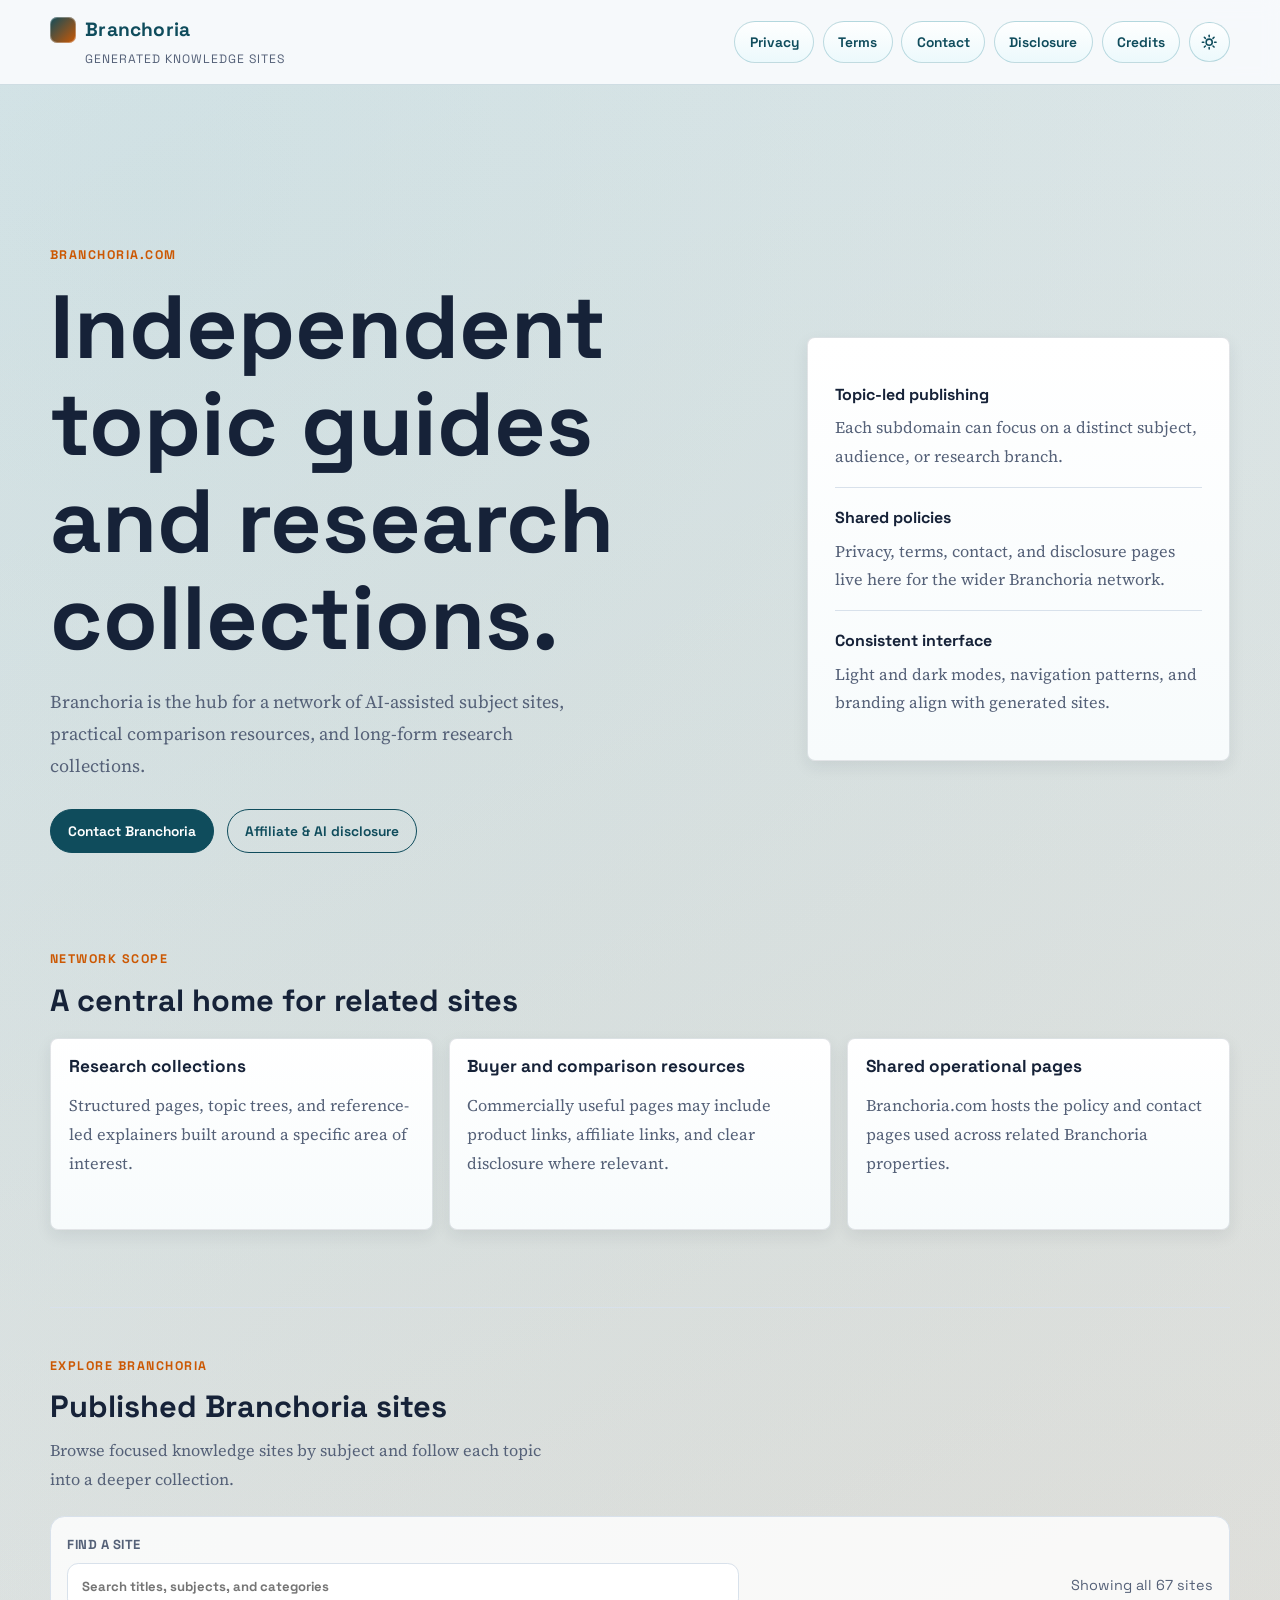
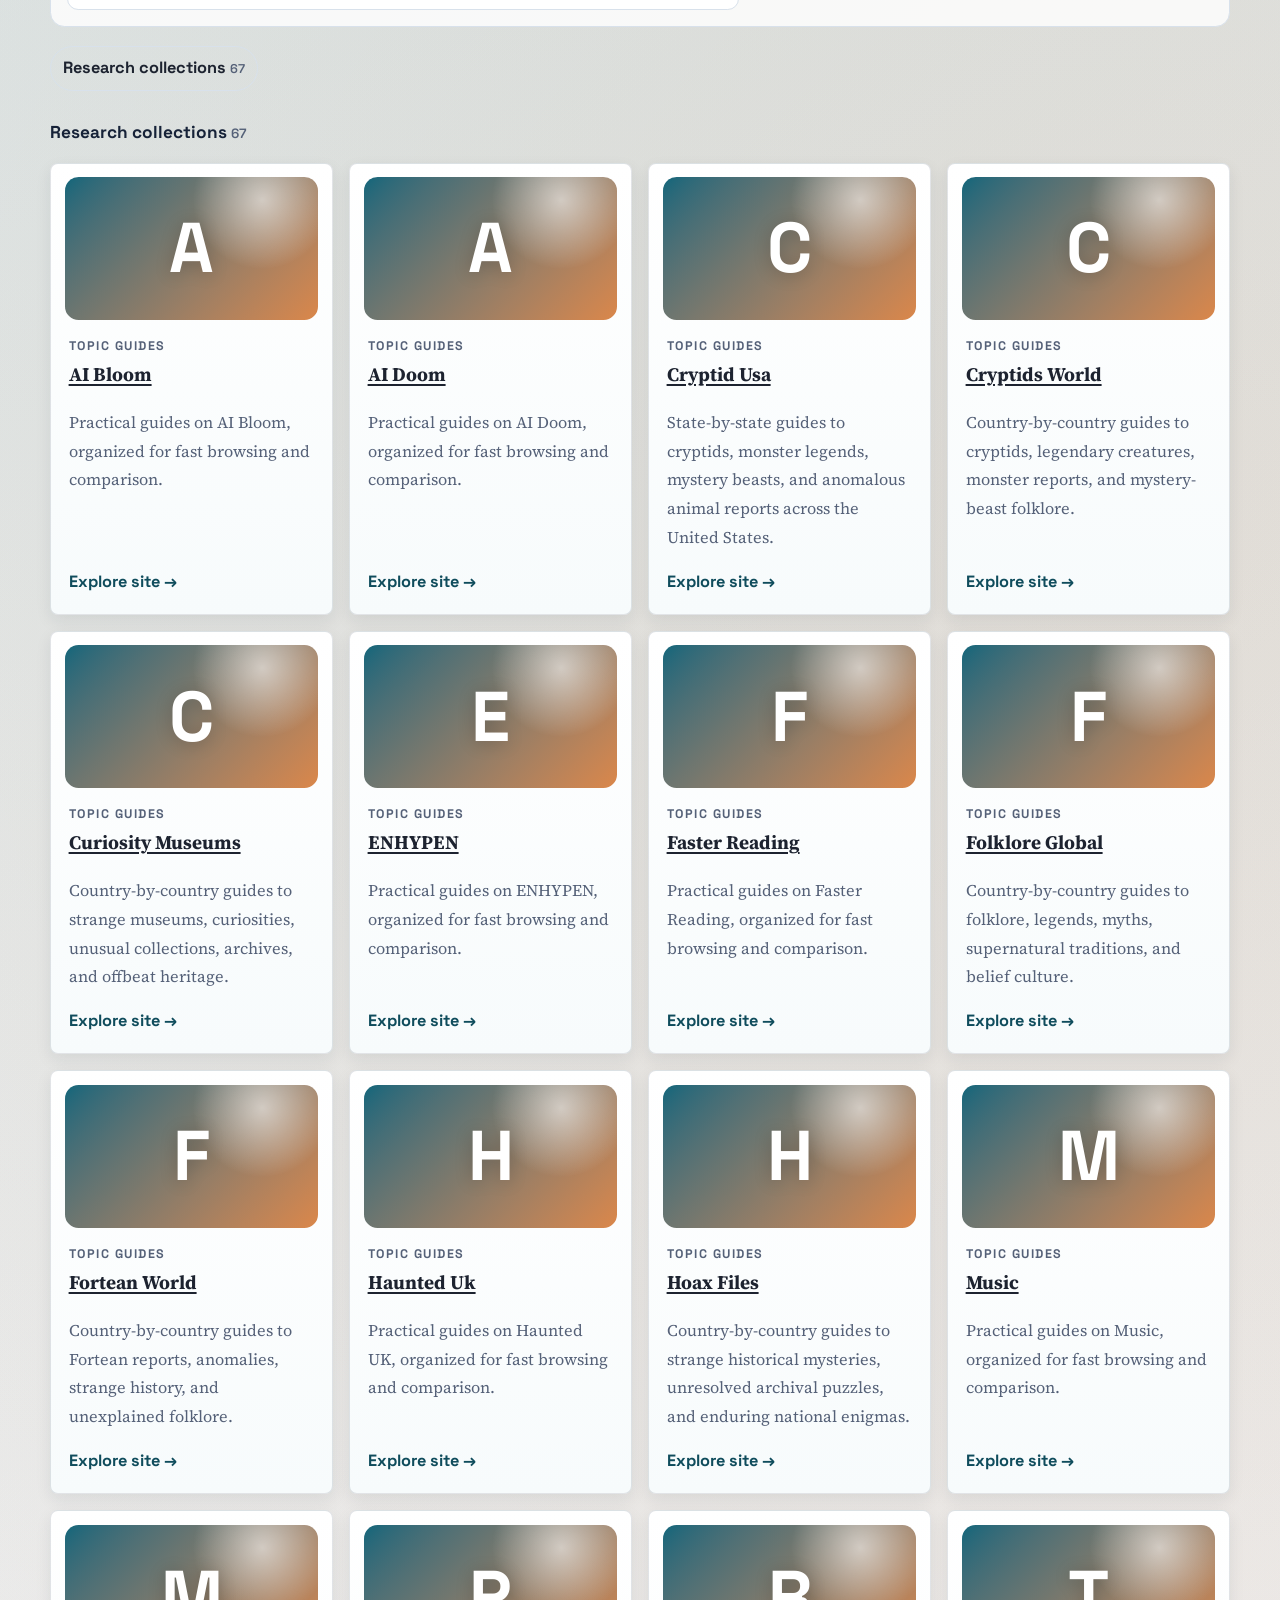
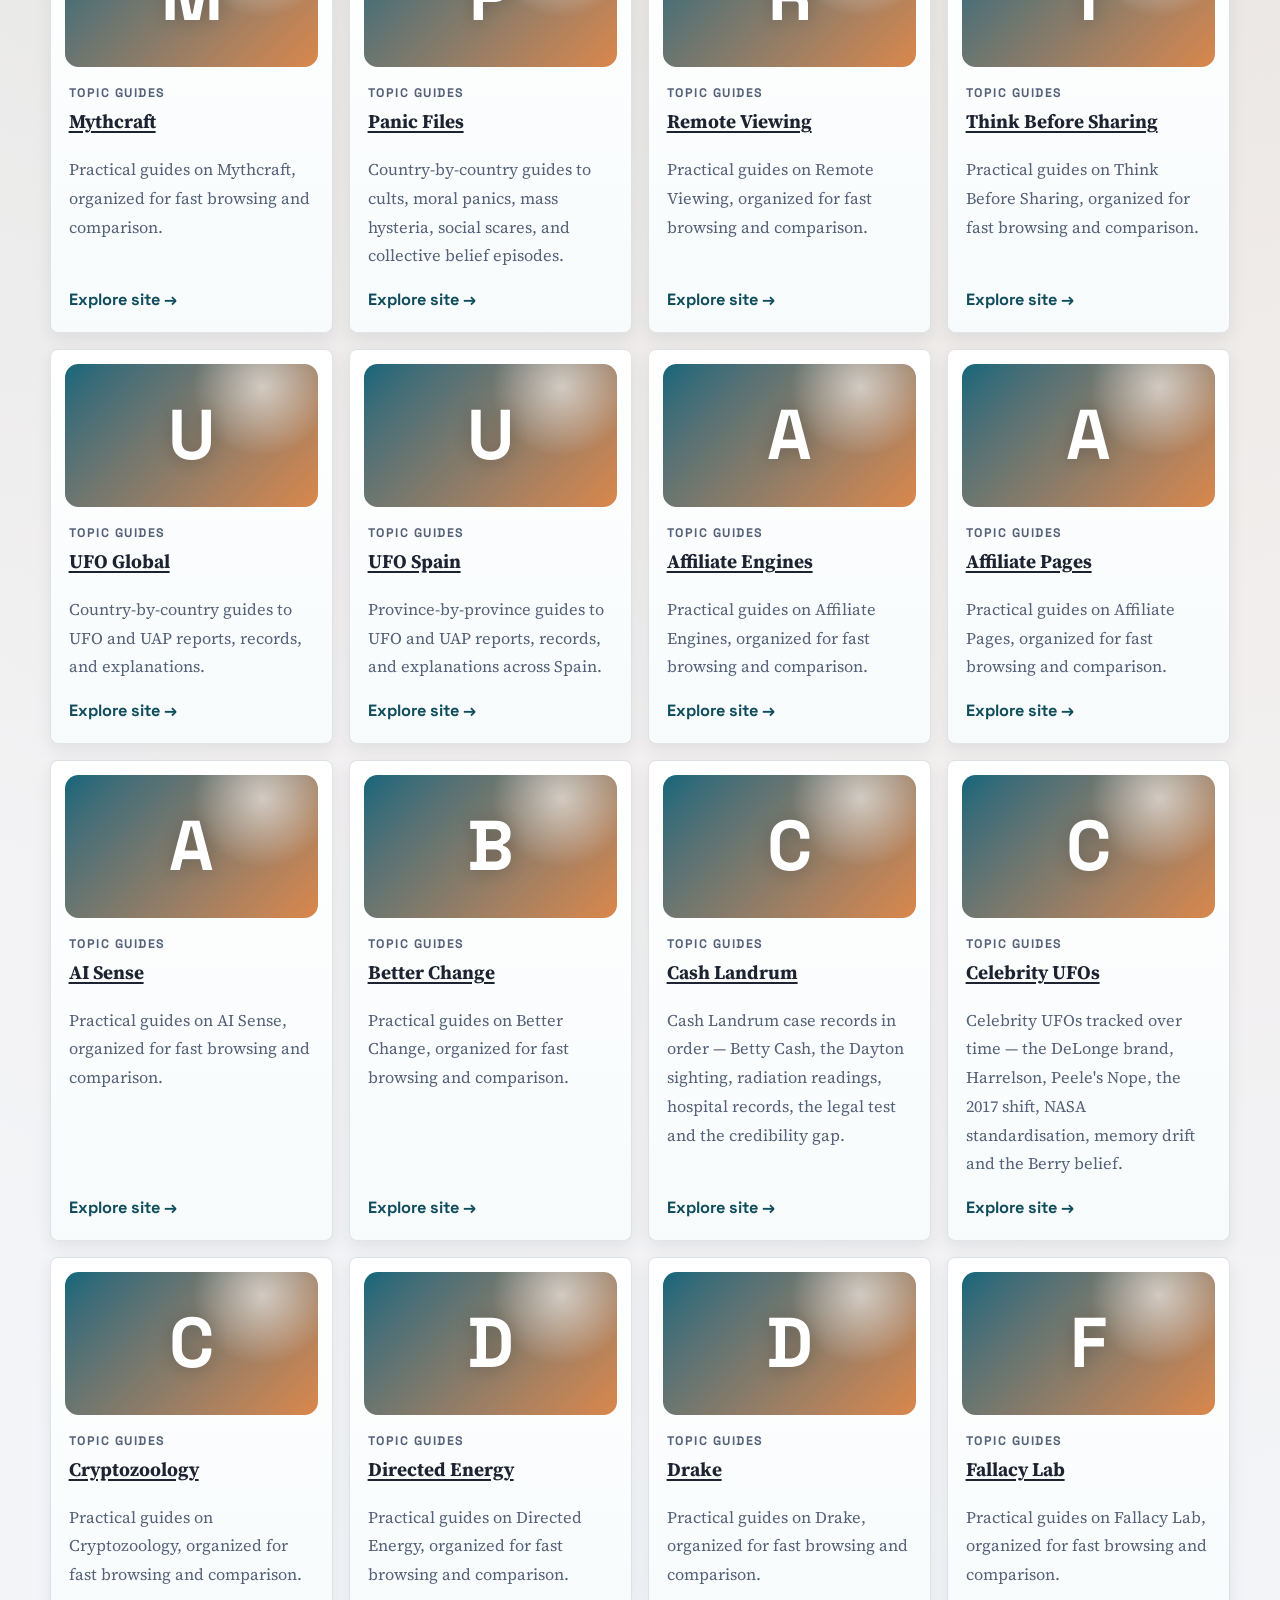
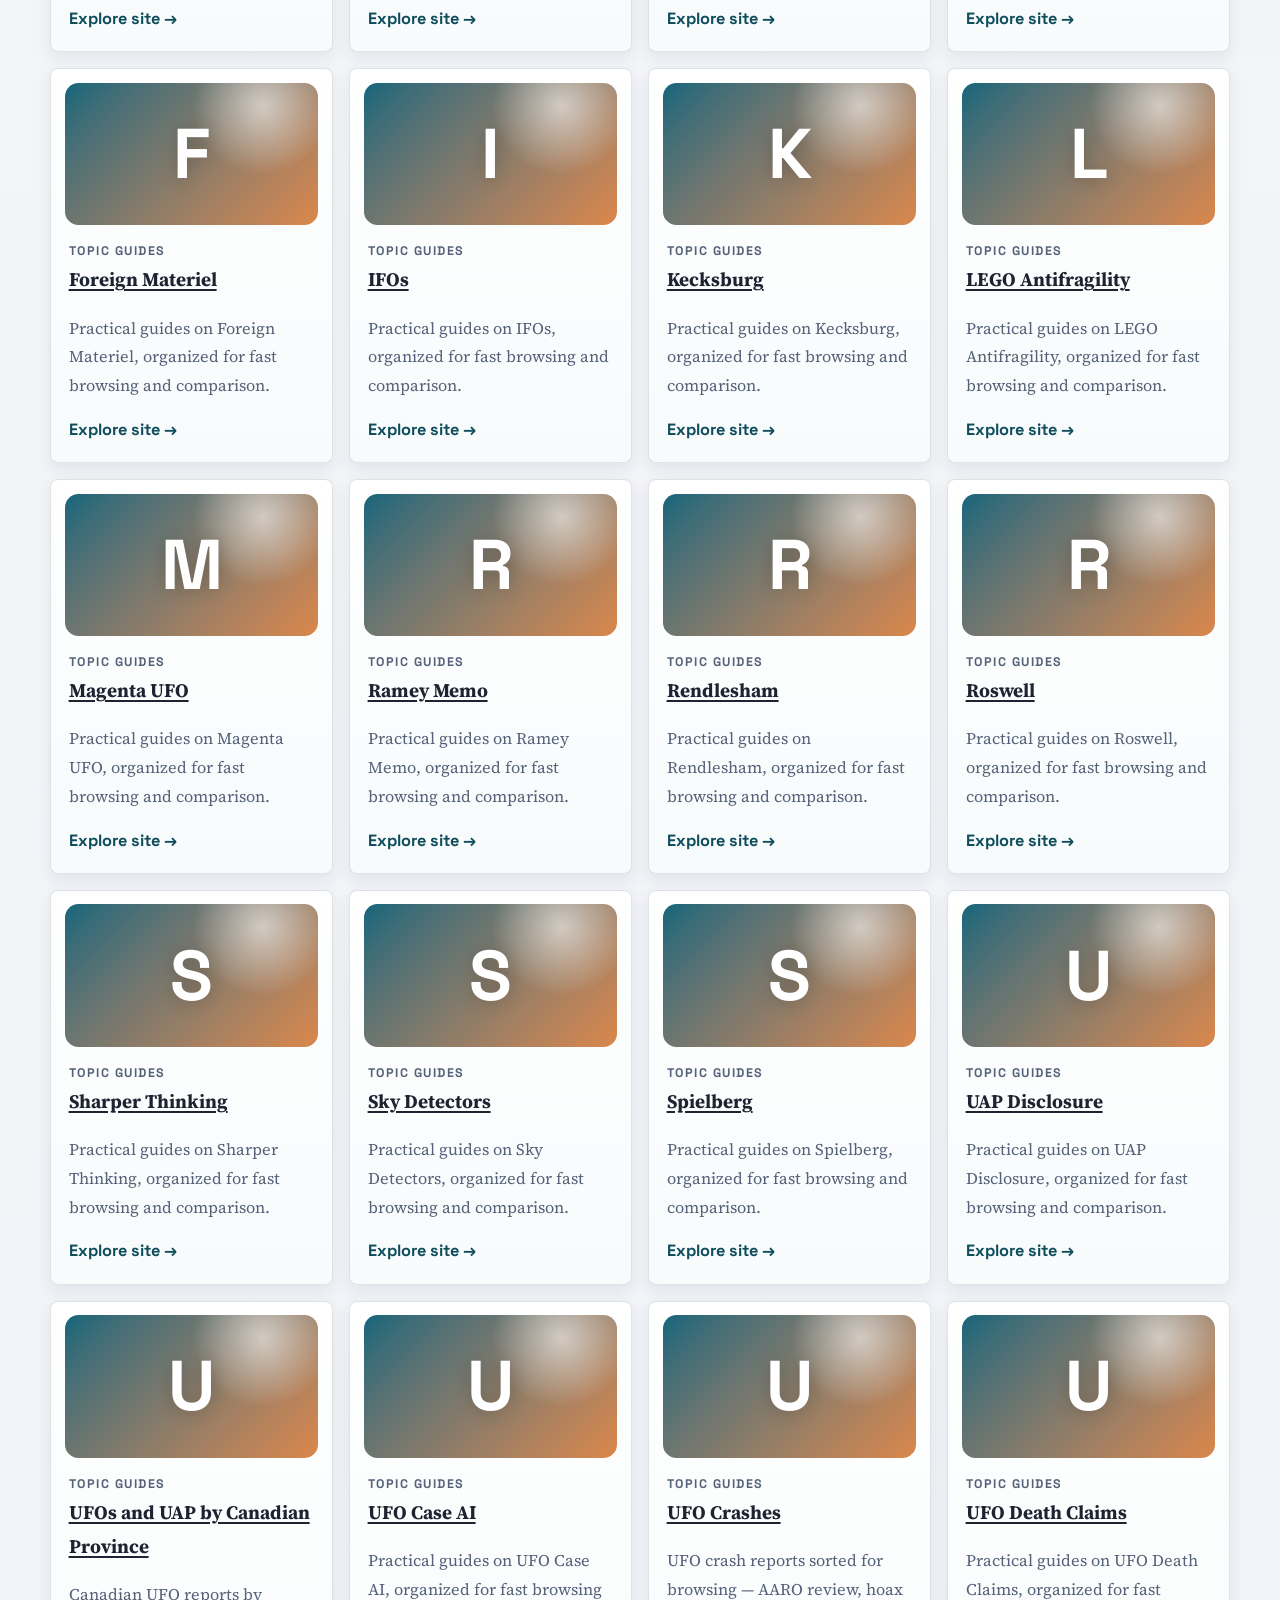
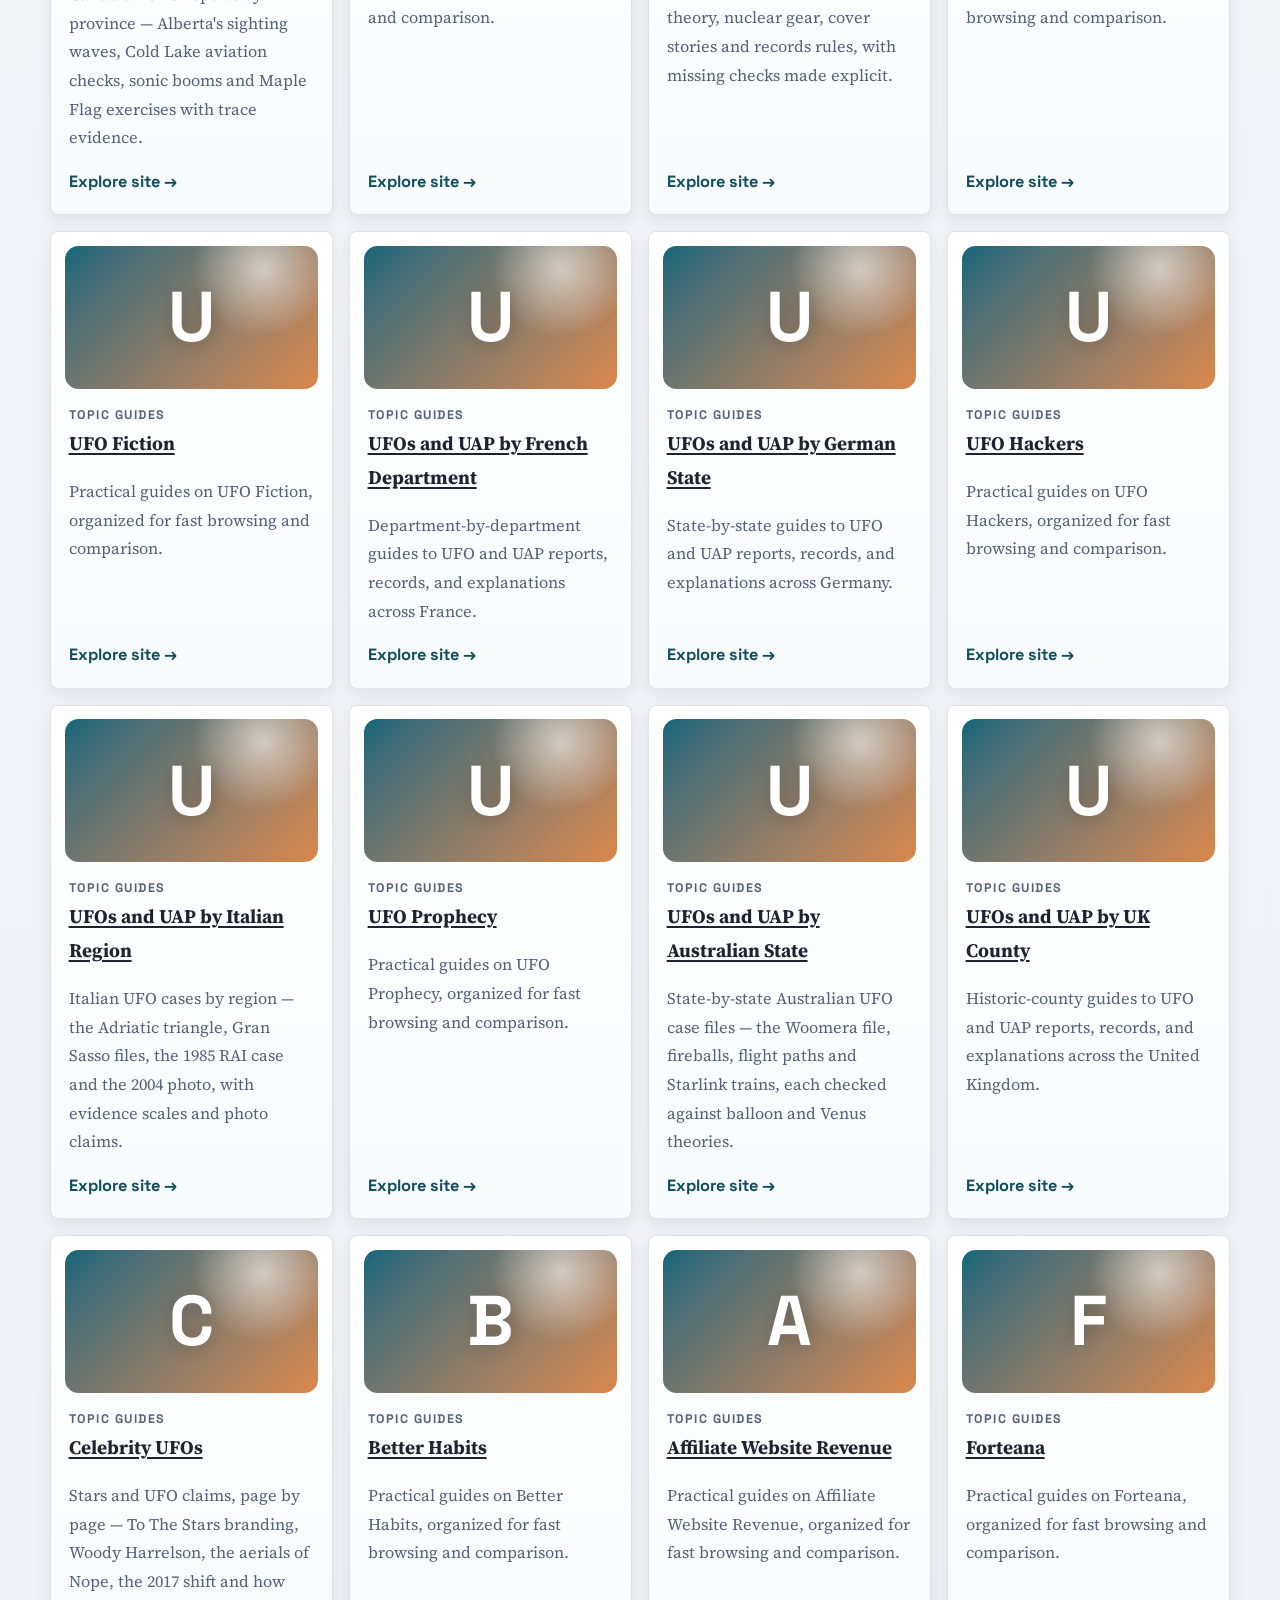
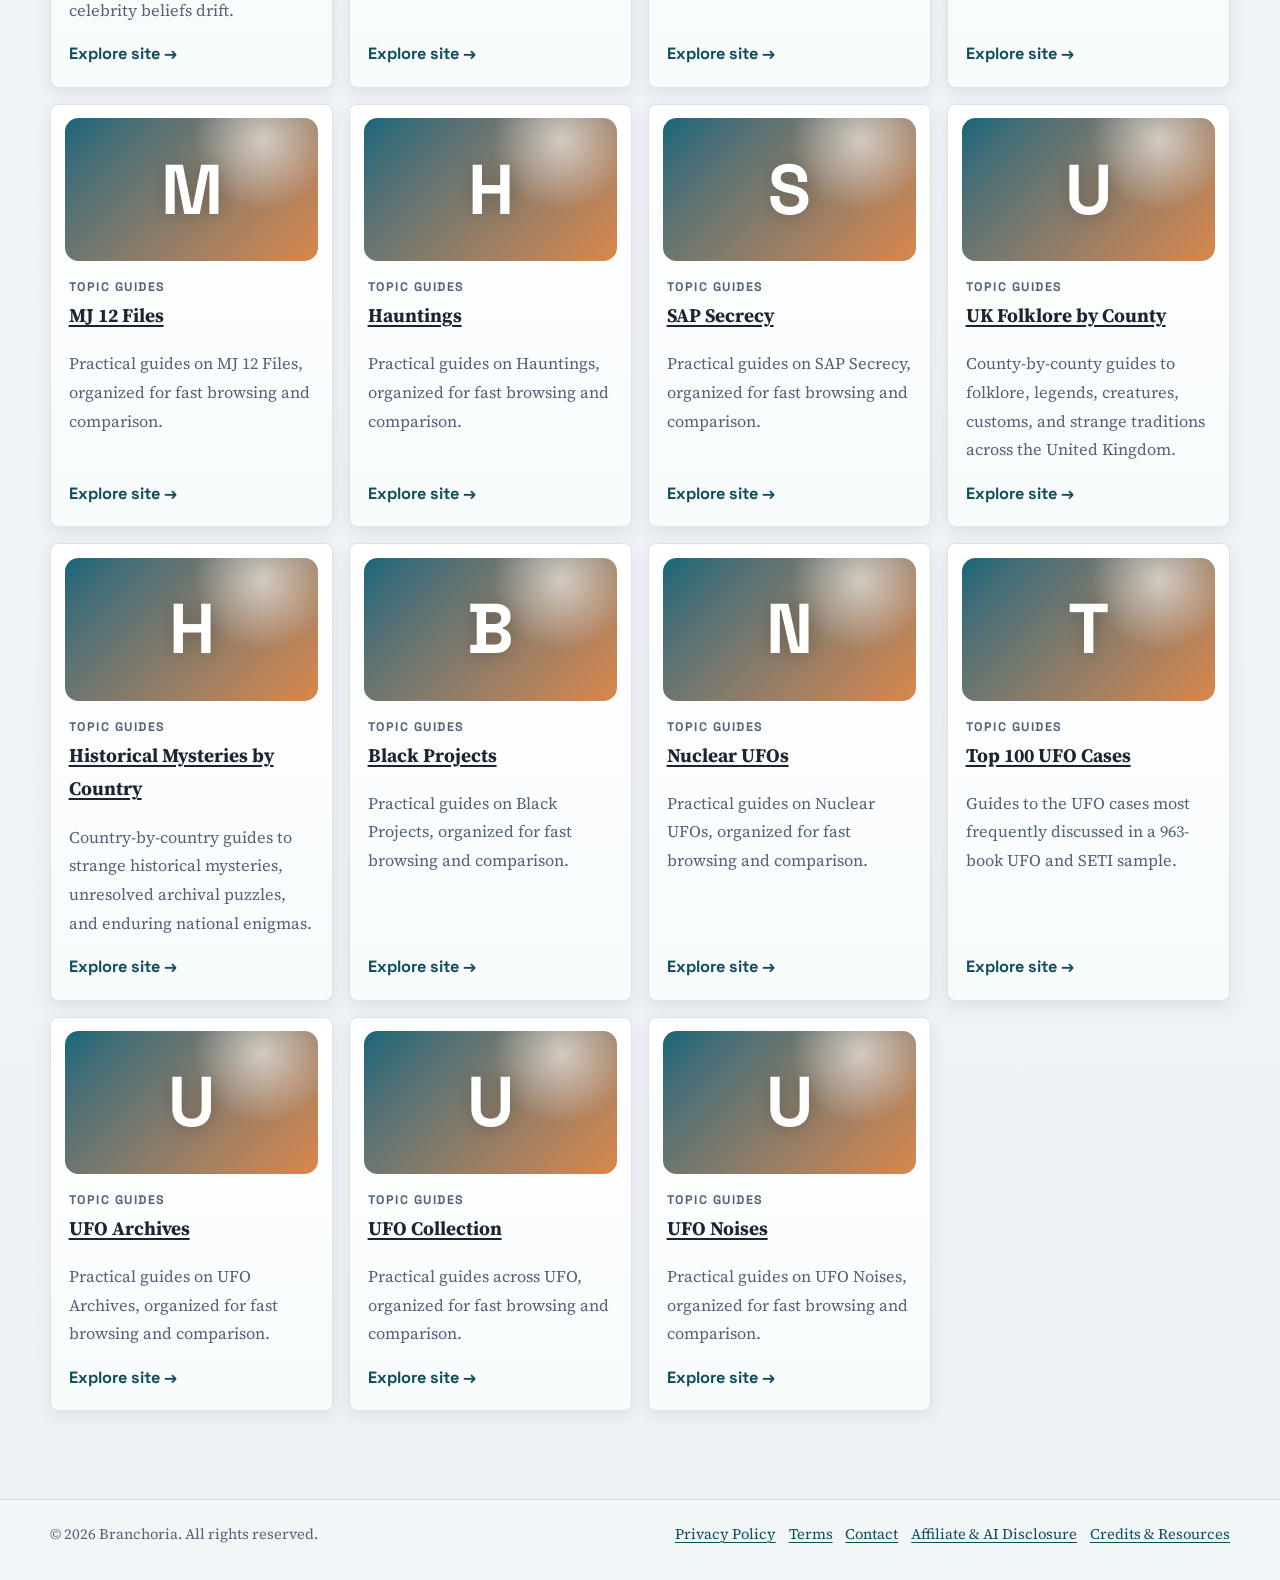
==== commit 7530bb46: "Merge pull request #8 from branchoria-sites/alpha/zcode-2/c2/branchoria-hub-wave2-20260930T1730Z fea" ====
--- a/index.html
+++ b/index.html
@@ -108,13 +108,13 @@
         <p class="section-intro">Browse focused knowledge sites by subject and follow each topic into a deeper collection.</p>
         <div class="network-directory-toolbar">
           <label for="network-filter-branchoria"><span>Find a site</span><input id="network-filter-branchoria" type="search" placeholder="Search titles, subjects, and categories" autocomplete="off" data-network-filter></label>
-          <p class="network-results" aria-live="polite" data-network-results>Showing all 63 sites</p>
+          <p class="network-results" aria-live="polite" data-network-results>Showing all 67 sites</p>
         </div>
         <nav class="network-category-index" aria-label="Site categories">
-          <a class="network-category-link" href="#network-branchoria-research-collections-1" data-network-category-link="network-branchoria-research-collections-1">Research collections <span>63</span></a>
+          <a class="network-category-link" href="#network-branchoria-research-collections-1" data-network-category-link="network-branchoria-research-collections-1">Research collections <span>67</span></a>
         </nav>
         <section class="network-category" aria-labelledby="network-branchoria-research-collections-1" data-network-category>
-          <h3 id="network-branchoria-research-collections-1">Research collections <span class="network-category-count">63</span></h3>
+          <h3 id="network-branchoria-research-collections-1">Research collections <span class="network-category-count">67</span></h3>
           <div class="section-grid network-site-grid">
             <article class="feature-card network-site-card" data-network-site-card data-search-text="ai bloom practical guides on ai bloom, organized for fast browsing and comparison. research collections topic guides ">
               <div class="network-site-media network-site-placeholder" aria-hidden="true"><span>A</span></div>
@@ -270,18 +270,18 @@
               <p>Practical guides on Better Change, organized for fast browsing and comparison.</p>
               <a class="network-site-link" href="https://better-change.branchoria.com/">Explore site <span aria-hidden="true">&rarr;</span></a>
             </article>
-            <article class="feature-card network-site-card" data-network-site-card data-search-text="cash landrum practical guides on cash landrum, organized for fast browsing and comparison. research collections topic guides ">
+            <article class="feature-card network-site-card" data-network-site-card data-search-text="cash landrum cash landrum case records in order — betty cash, the dayton sighting, radiation readings, hospital records, the legal test and the credibility gap. research collections topic guides ">
               <div class="network-site-media network-site-placeholder" aria-hidden="true"><span>C</span></div>
               <p class="eyebrow">Topic guides</p>
               <h4><a href="https://cash-landrum.branchoria.com/">Cash Landrum</a></h4>
-              <p>Practical guides on Cash Landrum, organized for fast browsing and comparison.</p>
+              <p>Cash Landrum case records in order — Betty Cash, the Dayton sighting, radiation readings, hospital records, the legal test and the credibility gap.</p>
               <a class="network-site-link" href="https://cash-landrum.branchoria.com/">Explore site <span aria-hidden="true">&rarr;</span></a>
             </article>
-            <article class="feature-card network-site-card" data-network-site-card data-search-text="celebrity ufos practical guides on celebrity ufos, organized for fast browsing and comparison. research collections topic guides ">
+            <article class="feature-card network-site-card" data-network-site-card data-search-text="celebrity ufos celebrity ufos tracked over time — the delonge brand, harrelson, peele&#x27;s nope, the 2017 shift, nasa standardisation, memory drift and the berry belief. research collections topic guides ">
               <div class="network-site-media network-site-placeholder" aria-hidden="true"><span>C</span></div>
               <p class="eyebrow">Topic guides</p>
               <h4><a href="https://celebrity-ufos.branchoria.com/">Celebrity UFOs</a></h4>
-              <p>Practical guides on Celebrity UFOs, organized for fast browsing and comparison.</p>
+              <p>Celebrity UFOs tracked over time — the DeLonge brand, Harrelson, Peele&#x27;s Nope, the 2017 shift, NASA standardisation, memory drift and the Berry belief.</p>
               <a class="network-site-link" href="https://celebrity-ufos.branchoria.com/">Explore site <span aria-hidden="true">&rarr;</span></a>
             </article>
             <article class="feature-card network-site-card" data-network-site-card data-search-text="cryptozoology practical guides on cryptozoology, organized for fast browsing and comparison. research collections topic guides ">
@@ -410,11 +410,11 @@
               <p>Practical guides on UFO Case AI, organized for fast browsing and comparison.</p>
               <a class="network-site-link" href="https://ufo-case-ai.branchoria.com/">Explore site <span aria-hidden="true">&rarr;</span></a>
             </article>
-            <article class="feature-card network-site-card" data-network-site-card data-search-text="ufo crashes practical guides on ufo crashes, organized for fast browsing and comparison. research collections topic guides ">
+            <article class="feature-card network-site-card" data-network-site-card data-search-text="ufo crashes ufo crash reports sorted for browsing — aaro review, hoax theory, nuclear gear, cover stories and records rules, with missing checks made explicit. research collections topic guides ">
               <div class="network-site-media network-site-placeholder" aria-hidden="true"><span>U</span></div>
               <p class="eyebrow">Topic guides</p>
               <h4><a href="https://ufo-crashes.branchoria.com/">UFO Crashes</a></h4>
-              <p>Practical guides on UFO Crashes, organized for fast browsing and comparison.</p>
+              <p>UFO crash reports sorted for browsing — AARO review, hoax theory, nuclear gear, cover stories and records rules, with missing checks made explicit.</p>
               <a class="network-site-link" href="https://ufo-crashes.branchoria.com/">Explore site <span aria-hidden="true">&rarr;</span></a>
             </article>
             <article class="feature-card network-site-card" data-network-site-card data-search-text="ufo death claims practical guides on ufo death claims, organized for fast browsing and comparison. research collections topic guides ">
@@ -480,11 +480,11 @@
               <p>Historic-county guides to UFO and UAP reports, records, and explanations across the United Kingdom.</p>
               <a class="network-site-link" href="https://ufos-and-uap-by-uk-county.branchoria.com/">Explore site <span aria-hidden="true">&rarr;</span></a>
             </article>
-            <article class="feature-card network-site-card" data-network-site-card data-search-text="celebrity ufos practical guides on celebrity ufos, organized for fast browsing and comparison. research collections topic guides ">
+            <article class="feature-card network-site-card" data-network-site-card data-search-text="celebrity ufos stars and ufo claims, page by page — to the stars branding, woody harrelson, the aerials of nope, the 2017 shift and how celebrity beliefs drift. research collections topic guides ">
               <div class="network-site-media network-site-placeholder" aria-hidden="true"><span>C</span></div>
               <p class="eyebrow">Topic guides</p>
               <h4><a href="https://ufos-celebrities.branchoria.com/">Celebrity UFOs</a></h4>
-              <p>Practical guides on Celebrity UFOs, organized for fast browsing and comparison.</p>
+              <p>Stars and UFO claims, page by page — To The Stars branding, Woody Harrelson, the aerials of Nope, the 2017 shift and how celebrity beliefs drift.</p>
               <a class="network-site-link" href="https://ufos-celebrities.branchoria.com/">Explore site <span aria-hidden="true">&rarr;</span></a>
             </article>
             <article class="feature-card network-site-card" data-network-site-card data-search-text="better habits practical guides on better habits, organized for fast browsing and comparison. research collections topic guides ">
@@ -556,6 +556,34 @@
               <h4><a href="https://nuclear-ufos.branchoria.com/">Nuclear UFOs</a></h4>
               <p>Practical guides on Nuclear UFOs, organized for fast browsing and comparison.</p>
               <a class="network-site-link" href="https://nuclear-ufos.branchoria.com/">Explore site <span aria-hidden="true">&rarr;</span></a>
+            </article>
+            <article class="feature-card network-site-card" data-network-site-card data-search-text="top 100 ufo cases guides to the ufo cases most frequently discussed in a 963-book ufo and seti sample. research collections topic guides ">
+              <div class="network-site-media network-site-placeholder" aria-hidden="true"><span>T</span></div>
+              <p class="eyebrow">Topic guides</p>
+              <h4><a href="https://arnold-sighting.branchoria.com/">Top 100 UFO Cases</a></h4>
+              <p>Guides to the UFO cases most frequently discussed in a 963-book UFO and SETI sample.</p>
+              <a class="network-site-link" href="https://arnold-sighting.branchoria.com/">Explore site <span aria-hidden="true">&rarr;</span></a>
+            </article>
+            <article class="feature-card network-site-card" data-network-site-card data-search-text="ufo archives practical guides on ufo archives, organized for fast browsing and comparison. research collections topic guides ">
+              <div class="network-site-media network-site-placeholder" aria-hidden="true"><span>U</span></div>
+              <p class="eyebrow">Topic guides</p>
+              <h4><a href="https://ufo-archives.branchoria.com/">UFO Archives</a></h4>
+              <p>Practical guides on UFO Archives, organized for fast browsing and comparison.</p>
+              <a class="network-site-link" href="https://ufo-archives.branchoria.com/">Explore site <span aria-hidden="true">&rarr;</span></a>
+            </article>
+            <article class="feature-card network-site-card" data-network-site-card data-search-text="ufo collection practical guides across ufo, organized for fast browsing and comparison. research collections topic guides ">
+              <div class="network-site-media network-site-placeholder" aria-hidden="true"><span>U</span></div>
+              <p class="eyebrow">Topic guides</p>
+              <h4><a href="https://ufo-collection.branchoria.com/">UFO Collection</a></h4>
+              <p>Practical guides across UFO, organized for fast browsing and comparison.</p>
+              <a class="network-site-link" href="https://ufo-collection.branchoria.com/">Explore site <span aria-hidden="true">&rarr;</span></a>
+            </article>
+            <article class="feature-card network-site-card" data-network-site-card data-search-text="ufo noises practical guides on ufo noises, organized for fast browsing and comparison. research collections topic guides ">
+              <div class="network-site-media network-site-placeholder" aria-hidden="true"><span>U</span></div>
+              <p class="eyebrow">Topic guides</p>
+              <h4><a href="https://ufo-noises.branchoria.com/">UFO Noises</a></h4>
+              <p>Practical guides on UFO Noises, organized for fast browsing and comparison.</p>
+              <a class="network-site-link" href="https://ufo-noises.branchoria.com/">Explore site <span aria-hidden="true">&rarr;</span></a>
             </article>
           </div>
         </section>
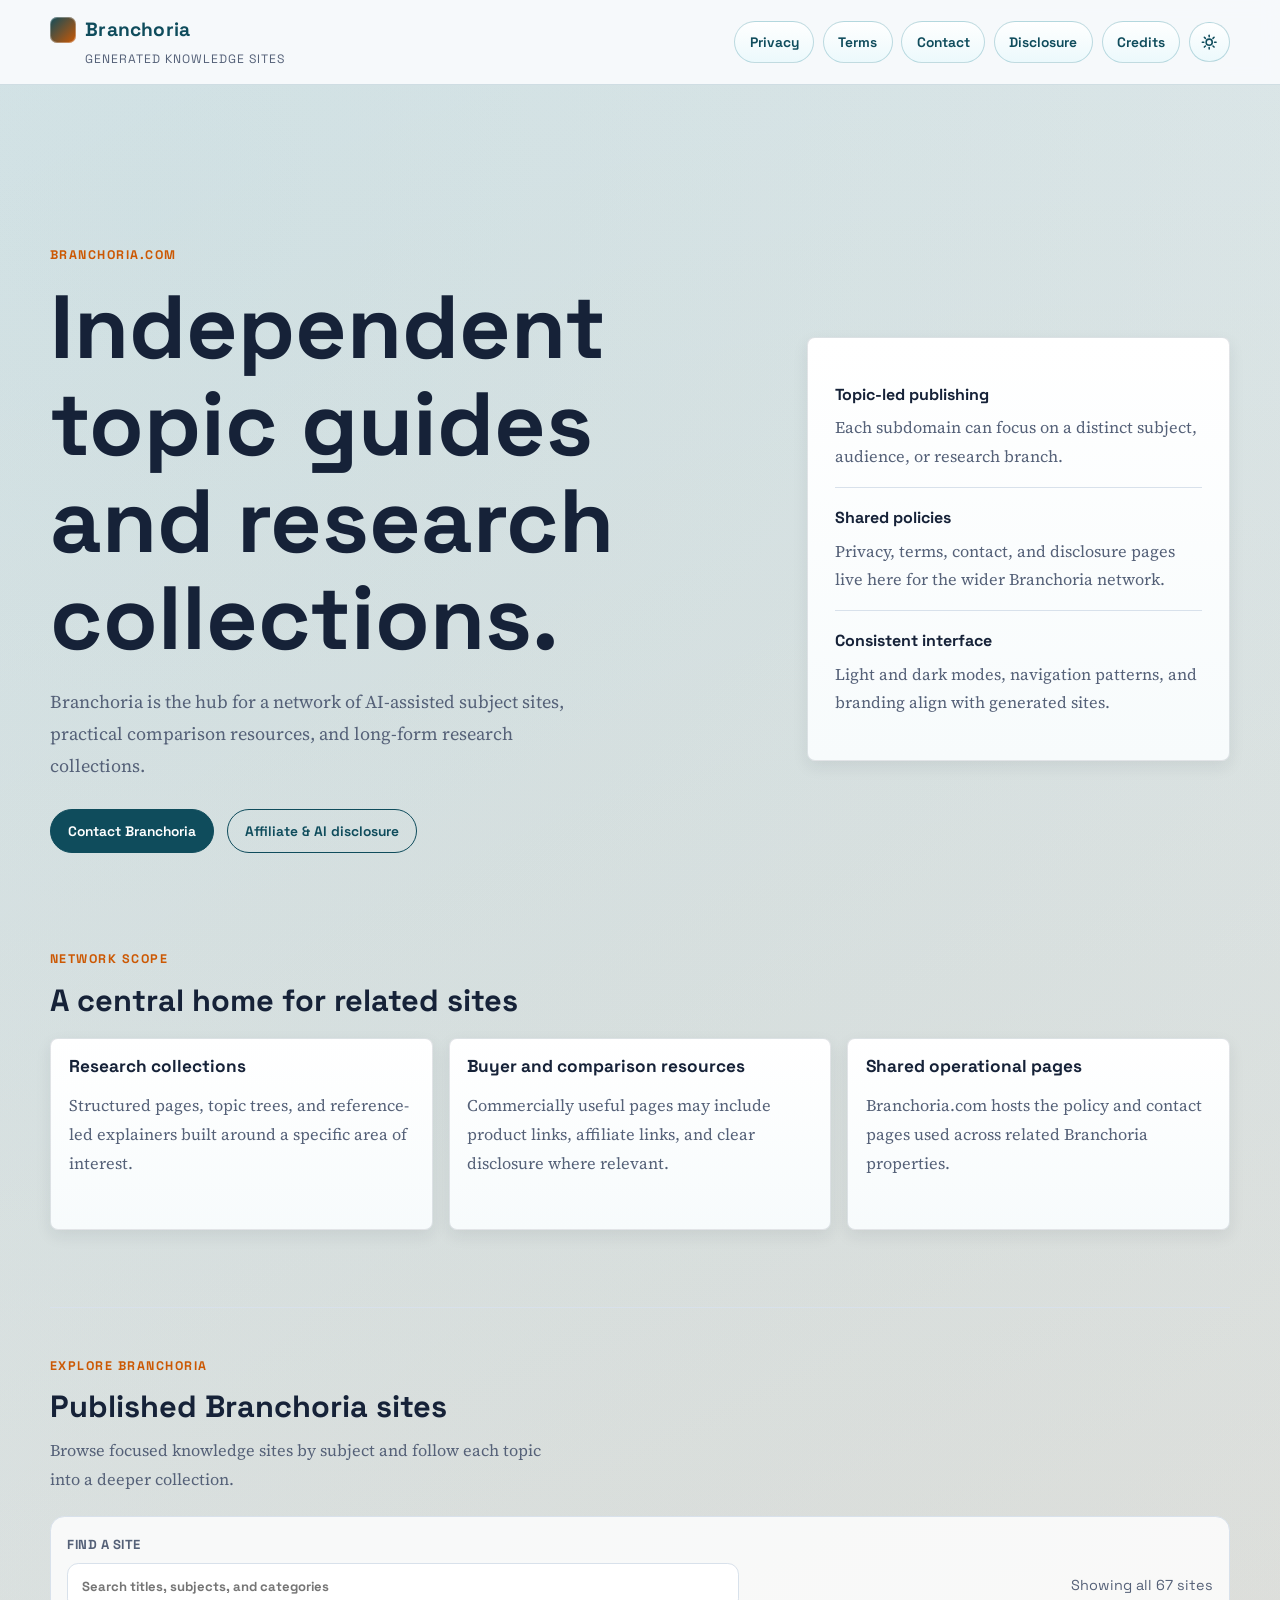
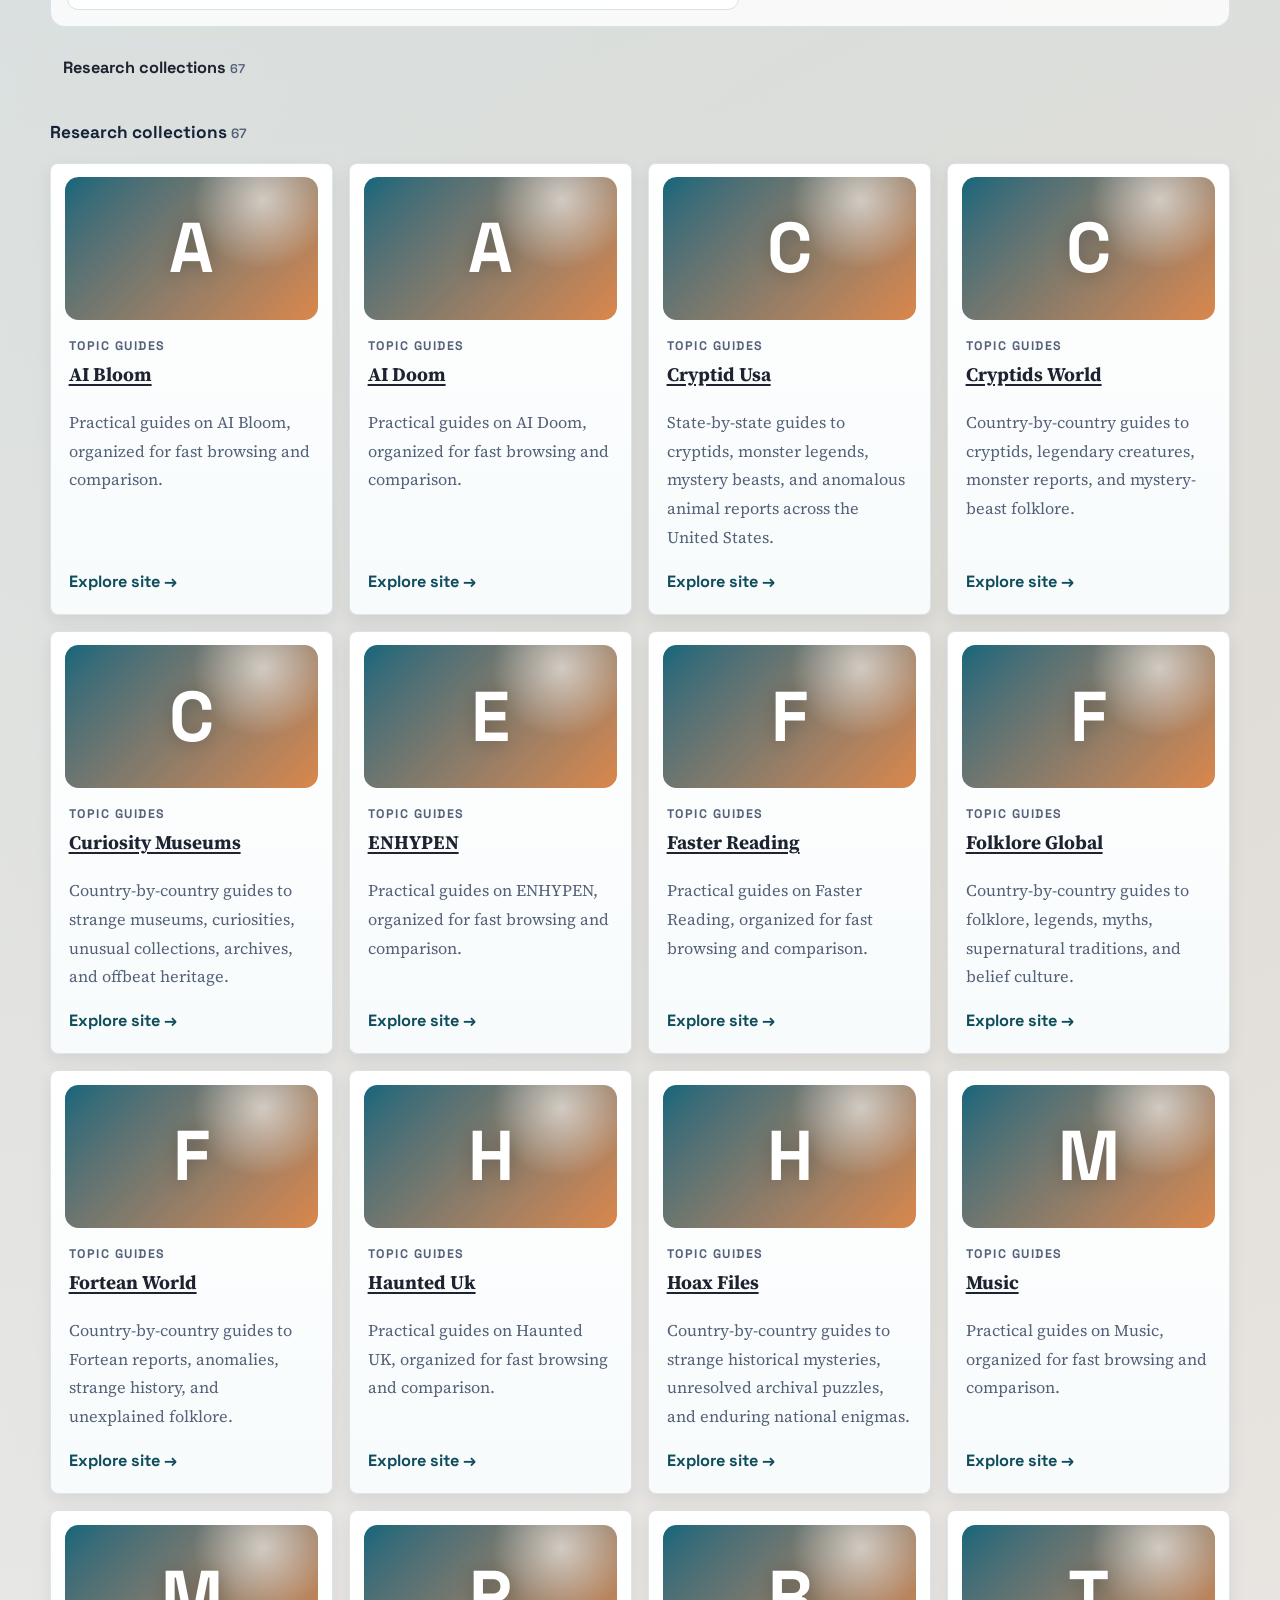
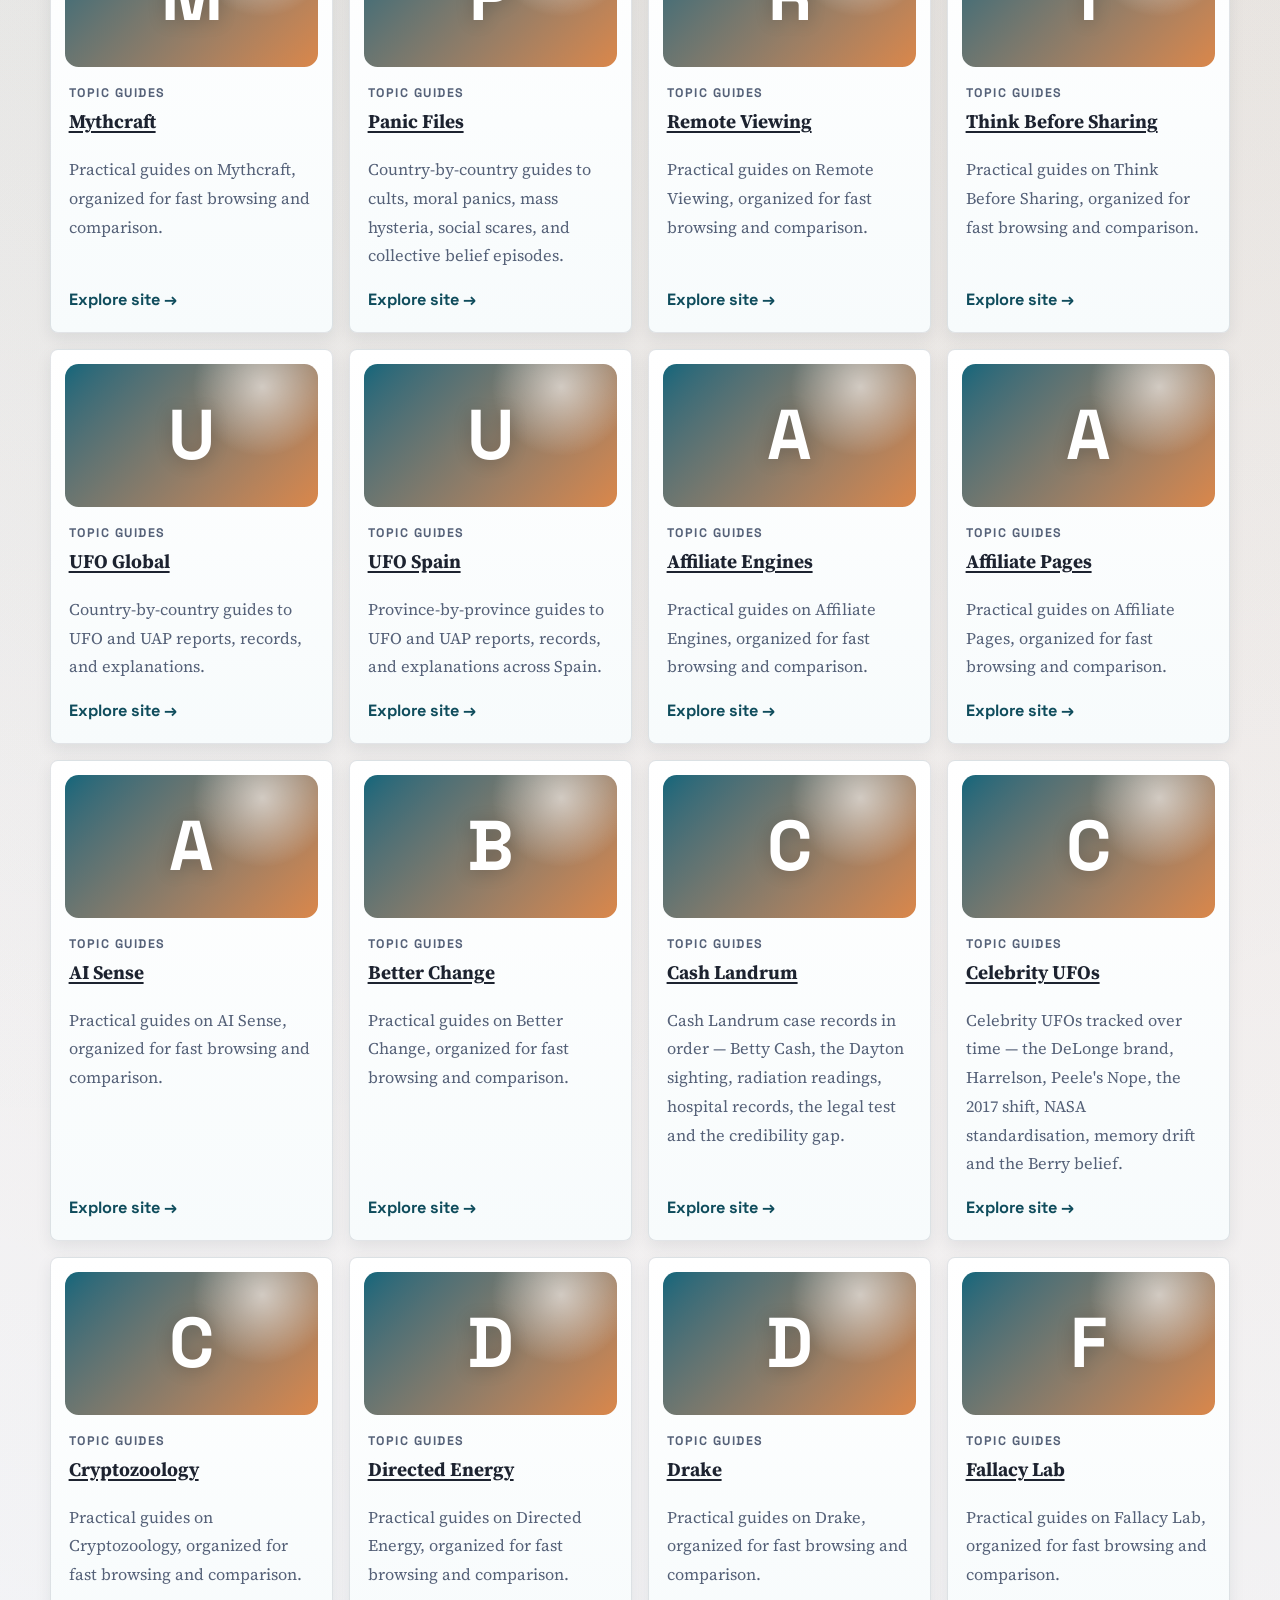
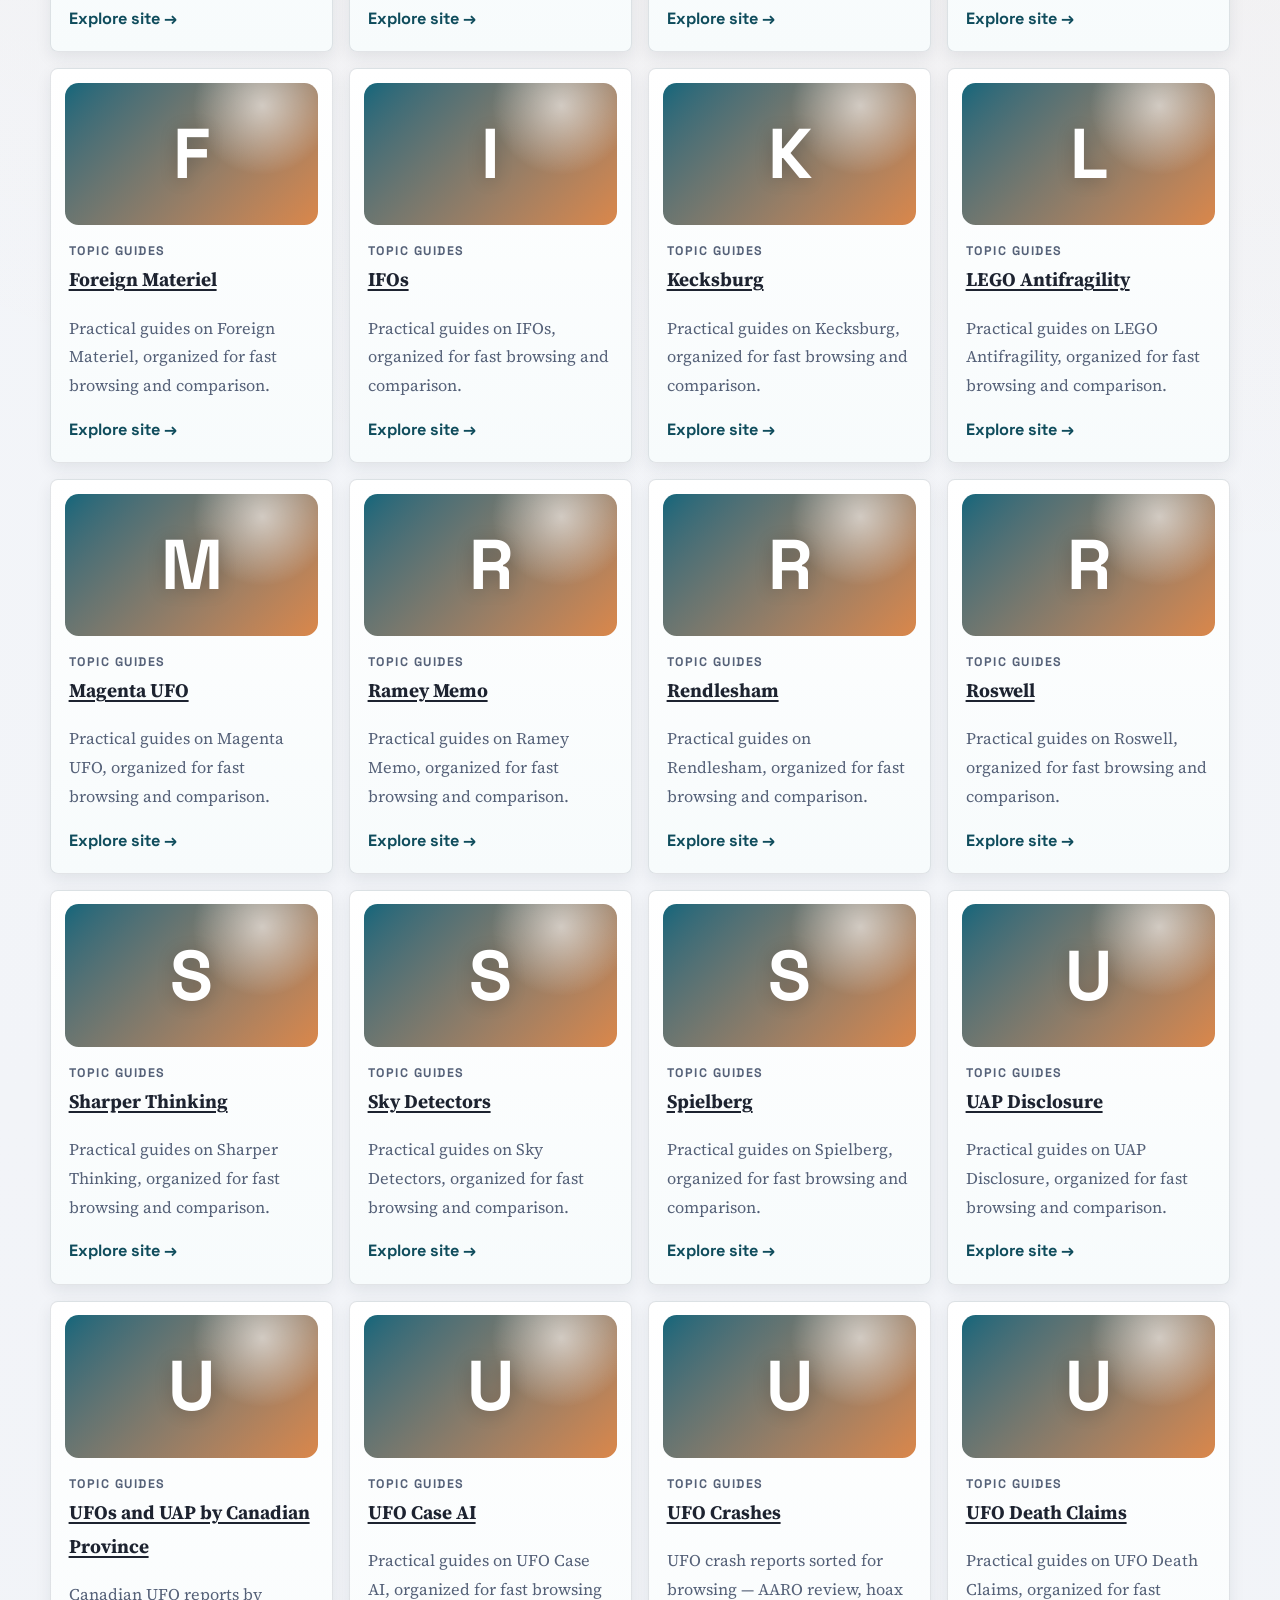
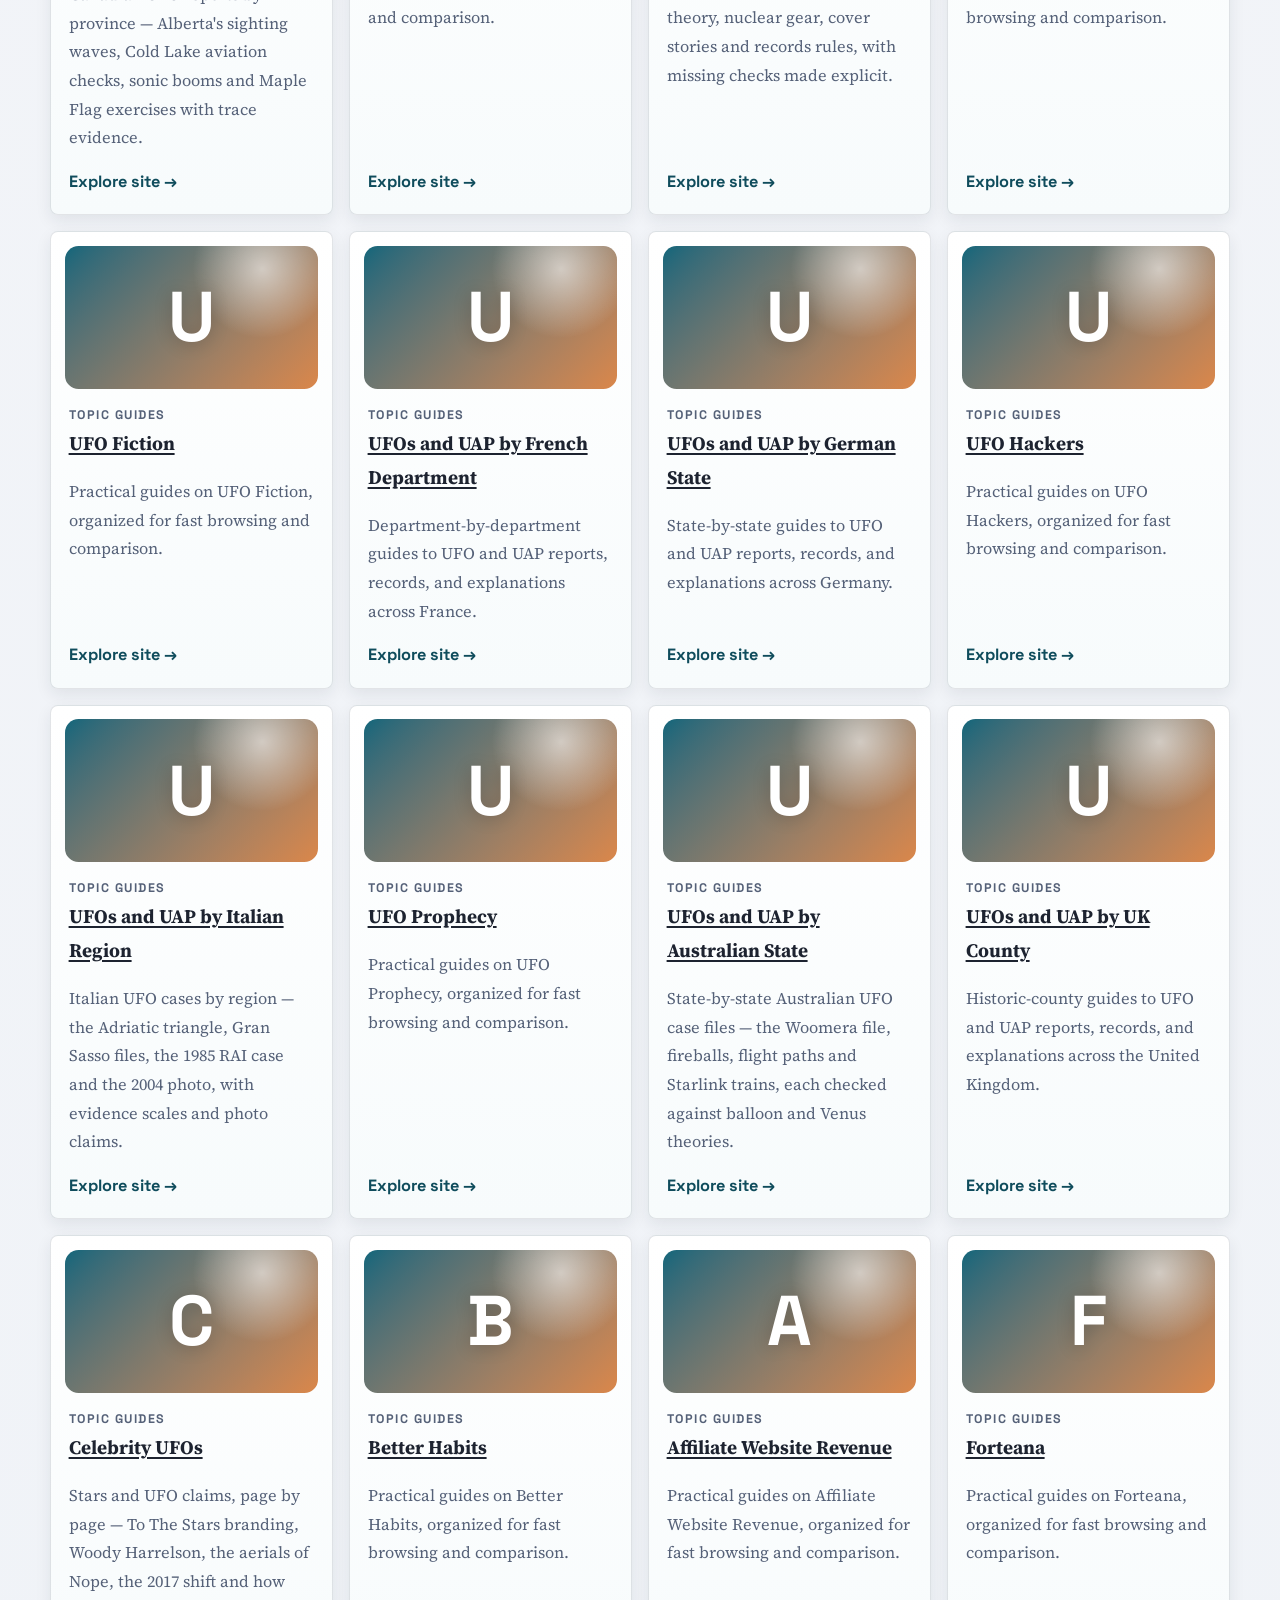
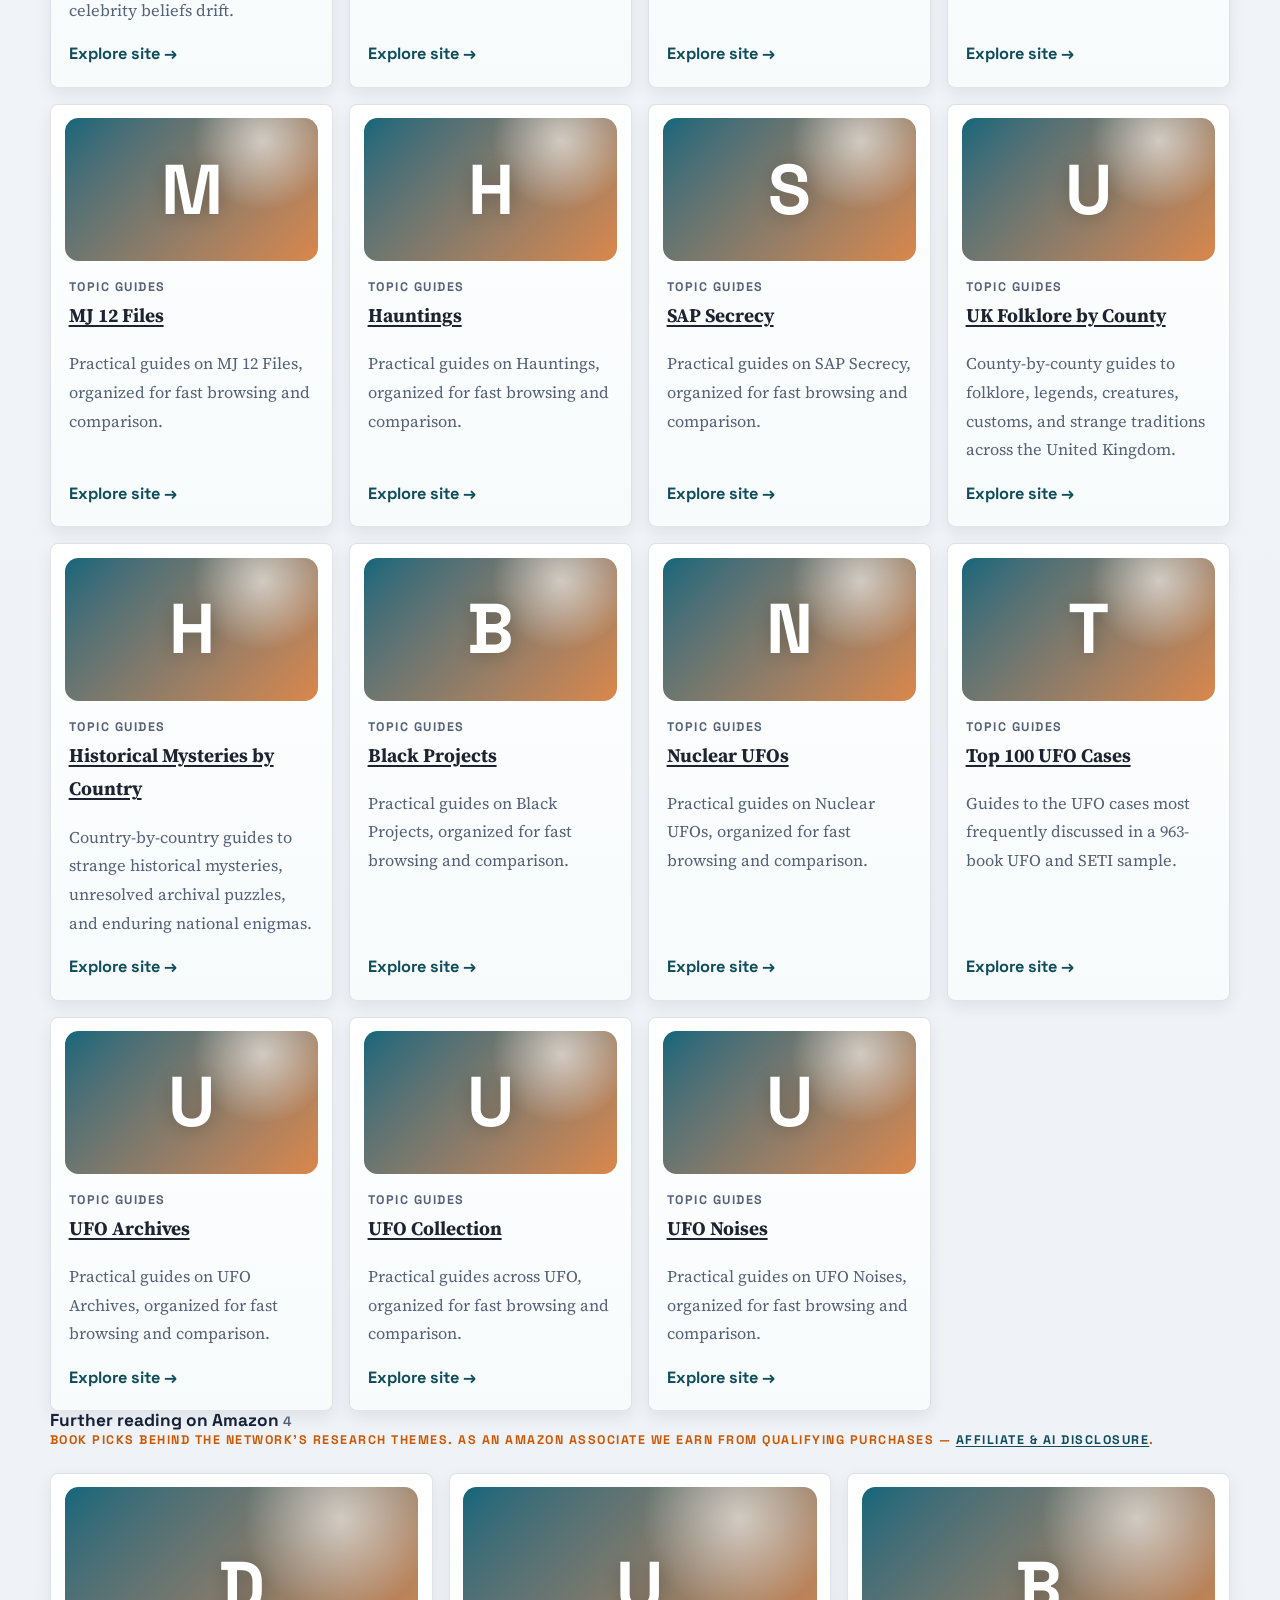
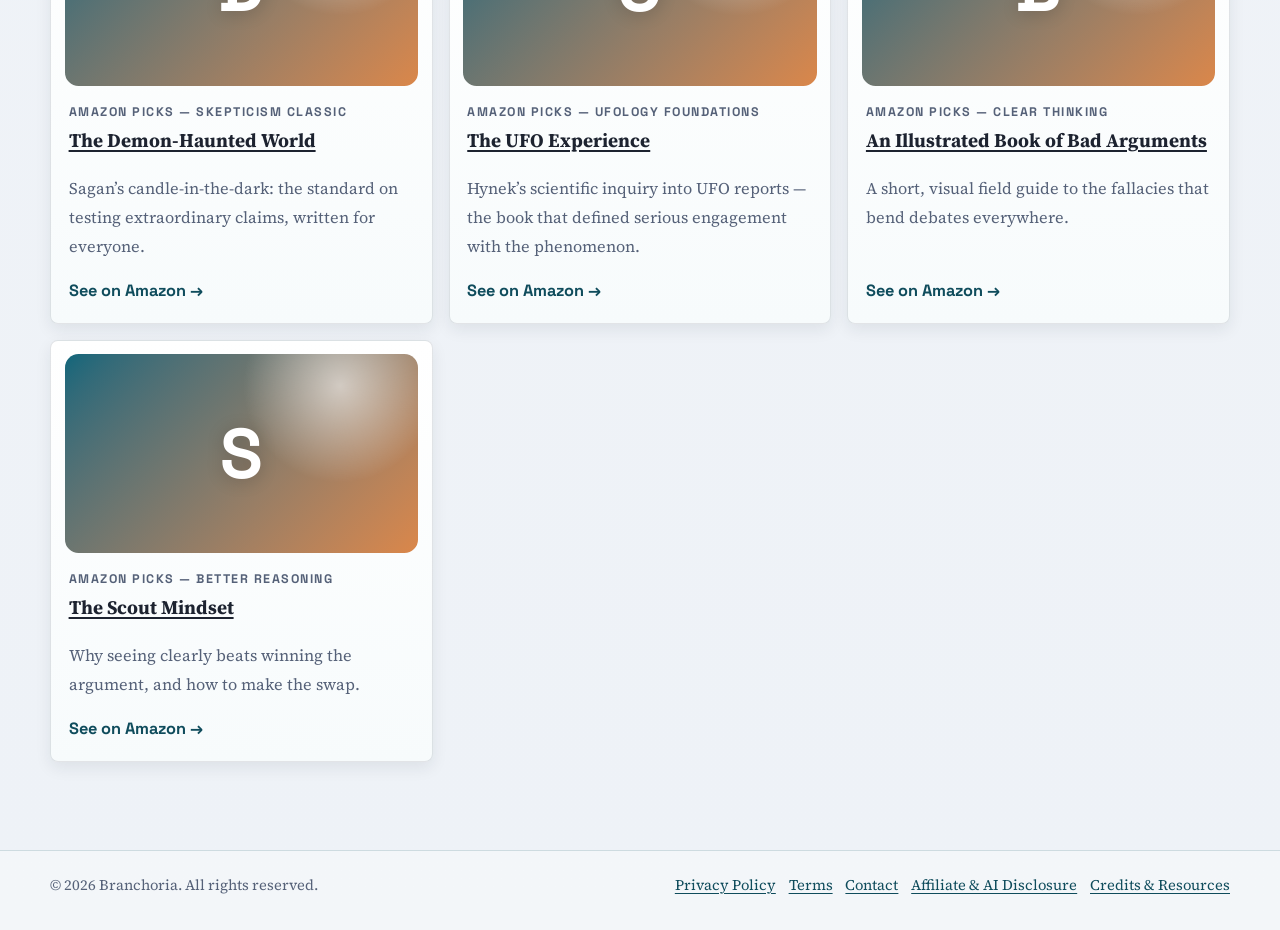
==== commit 8b3699f1: "feat(home): Amazon further-reading band on the network root (tagged picks + disclosure link) Homepag" ====
--- a/index.html
+++ b/index.html
@@ -6,6 +6,12 @@
   <title>Branchoria</title>
   <meta name="description" content="Branchoria publishes focused topic guides, comparison resources, and long-form research collections.">
   <link rel="canonical" href="https://branchoria.com/" />
+  <meta property="og:type" content="website" />
+  <meta property="og:site_name" content="Branchoria" />
+  <meta property="og:title" content="Branchoria" />
+  <meta property="og:description" content="Branchoria publishes focused topic guides, comparison resources, and long-form research collections." />
+  <meta property="og:url" content="https://branchoria.com/" />
+  <meta name="twitter:card" content="summary" />
   <script>
     (function () {
       var root = document.documentElement;
@@ -589,6 +595,41 @@
         </section>
       </section>
 <!-- PHOENIX:NETWORK-DIRECTORY:END -->
+
+    <section class="network-category" aria-labelledby="branchoria-amazon-reading" data-network-category>
+      <h3 id="branchoria-amazon-reading">Further reading on Amazon <span class="network-category-count">4</span></h3>
+      <p class="eyebrow">Book picks behind the network&rsquo;s research themes. As an Amazon Associate we earn from qualifying purchases &mdash; <a href="https://branchoria.com/disclosure/">Affiliate &amp; AI Disclosure</a>.</p>
+      <div class="section-grid network-site-grid">
+            <article class="feature-card network-site-card">
+              <div class="network-site-media network-site-placeholder" aria-hidden="true"><span>D</span></div>
+              <p class="eyebrow">Amazon picks — skepticism classic</p>
+              <h4><a href="https://www.amazon.com/s?k=demon+haunted+world+sagan&amp;i=stripbooks&amp;tag=searcht-20" target="_blank" rel="sponsored noopener noreferrer">The Demon-Haunted World</a></h4>
+              <p>Sagan&rsquo;s candle-in-the-dark: the standard on testing extraordinary claims, written for everyone.</p>
+              <a class="network-site-link" href="https://www.amazon.com/s?k=demon+haunted+world+sagan&amp;i=stripbooks&amp;tag=searcht-20" target="_blank" rel="sponsored noopener noreferrer">See on Amazon <span aria-hidden="true">&rarr;</span></a>
+            </article>
+            <article class="feature-card network-site-card">
+              <div class="network-site-media network-site-placeholder" aria-hidden="true"><span>U</span></div>
+              <p class="eyebrow">Amazon picks — ufology foundations</p>
+              <h4><a href="https://www.amazon.com/s?k=ufo+experience+hynek&amp;i=stripbooks&amp;tag=searcht-20" target="_blank" rel="sponsored noopener noreferrer">The UFO Experience</a></h4>
+              <p>Hynek&rsquo;s scientific inquiry into UFO reports — the book that defined serious engagement with the phenomenon.</p>
+              <a class="network-site-link" href="https://www.amazon.com/s?k=ufo+experience+hynek&amp;i=stripbooks&amp;tag=searcht-20" target="_blank" rel="sponsored noopener noreferrer">See on Amazon <span aria-hidden="true">&rarr;</span></a>
+            </article>
+            <article class="feature-card network-site-card">
+              <div class="network-site-media network-site-placeholder" aria-hidden="true"><span>B</span></div>
+              <p class="eyebrow">Amazon picks — clear thinking</p>
+              <h4><a href="https://www.amazon.com/s?k=illustrated+book+of+bad+arguments&amp;i=stripbooks&amp;tag=searcht-20" target="_blank" rel="sponsored noopener noreferrer">An Illustrated Book of Bad Arguments</a></h4>
+              <p>A short, visual field guide to the fallacies that bend debates everywhere.</p>
+              <a class="network-site-link" href="https://www.amazon.com/s?k=illustrated+book+of+bad+arguments&amp;i=stripbooks&amp;tag=searcht-20" target="_blank" rel="sponsored noopener noreferrer">See on Amazon <span aria-hidden="true">&rarr;</span></a>
+            </article>
+            <article class="feature-card network-site-card">
+              <div class="network-site-media network-site-placeholder" aria-hidden="true"><span>S</span></div>
+              <p class="eyebrow">Amazon picks — better reasoning</p>
+              <h4><a href="https://www.amazon.com/s?k=scout+mindset+galef&amp;i=stripbooks&amp;tag=searcht-20" target="_blank" rel="sponsored noopener noreferrer">The Scout Mindset</a></h4>
+              <p>Why seeing clearly beats winning the argument, and how to make the swap.</p>
+              <a class="network-site-link" href="https://www.amazon.com/s?k=scout+mindset+galef&amp;i=stripbooks&amp;tag=searcht-20" target="_blank" rel="sponsored noopener noreferrer">See on Amazon <span aria-hidden="true">&rarr;</span></a>
+            </article>
+      </div>
+    </section>
     </div>
   </main>
 
